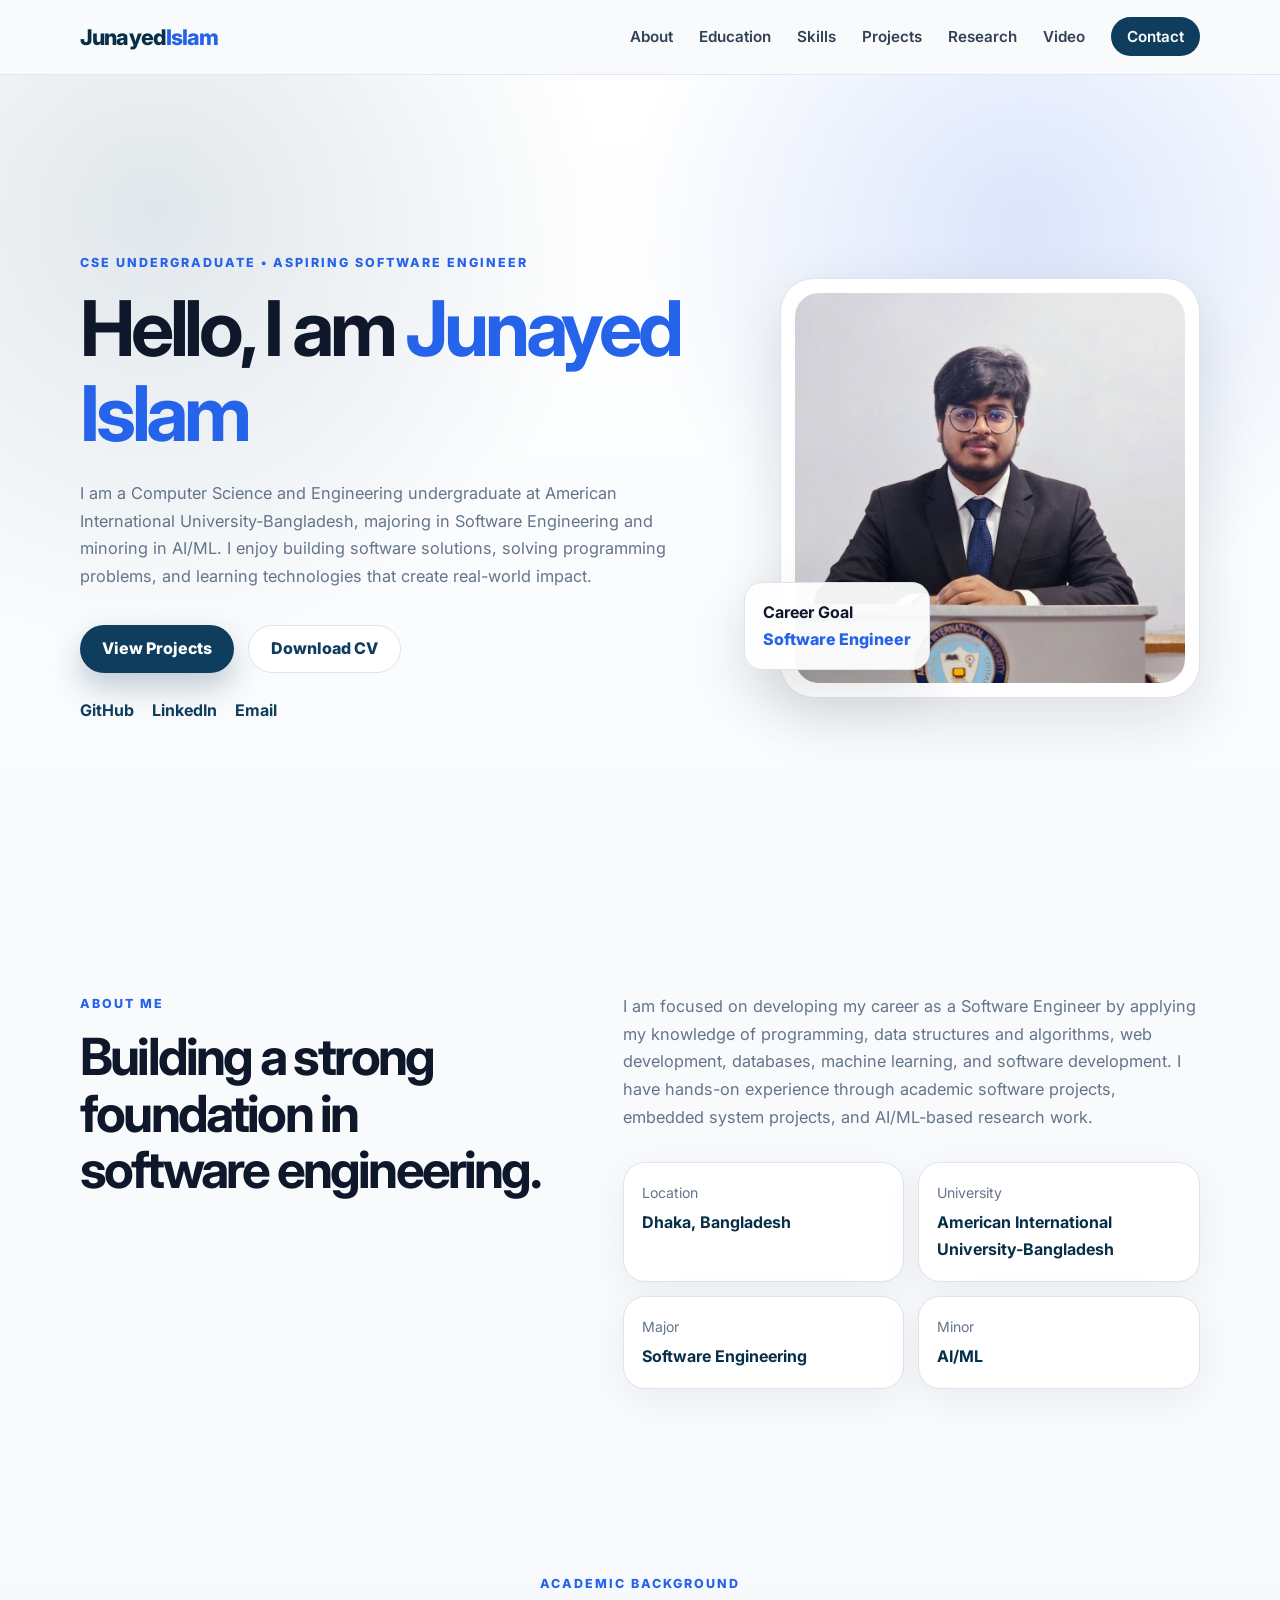
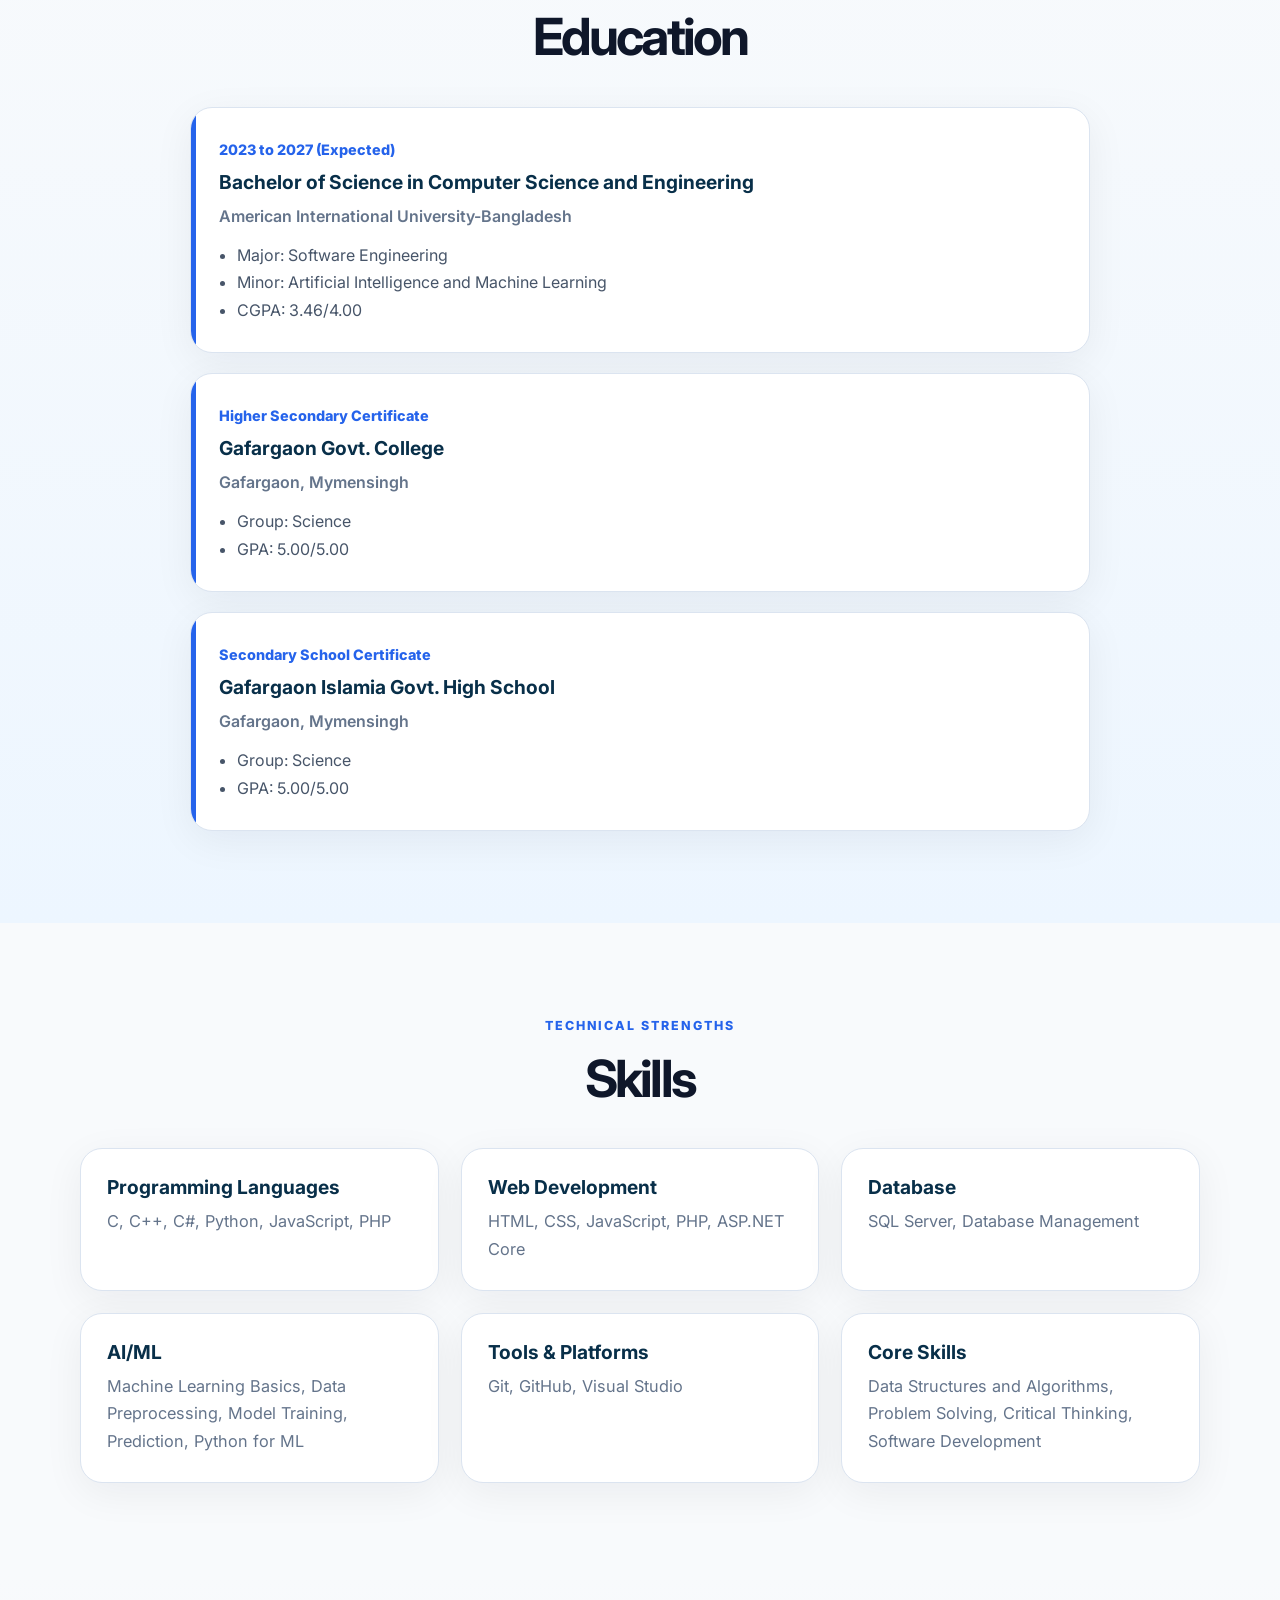
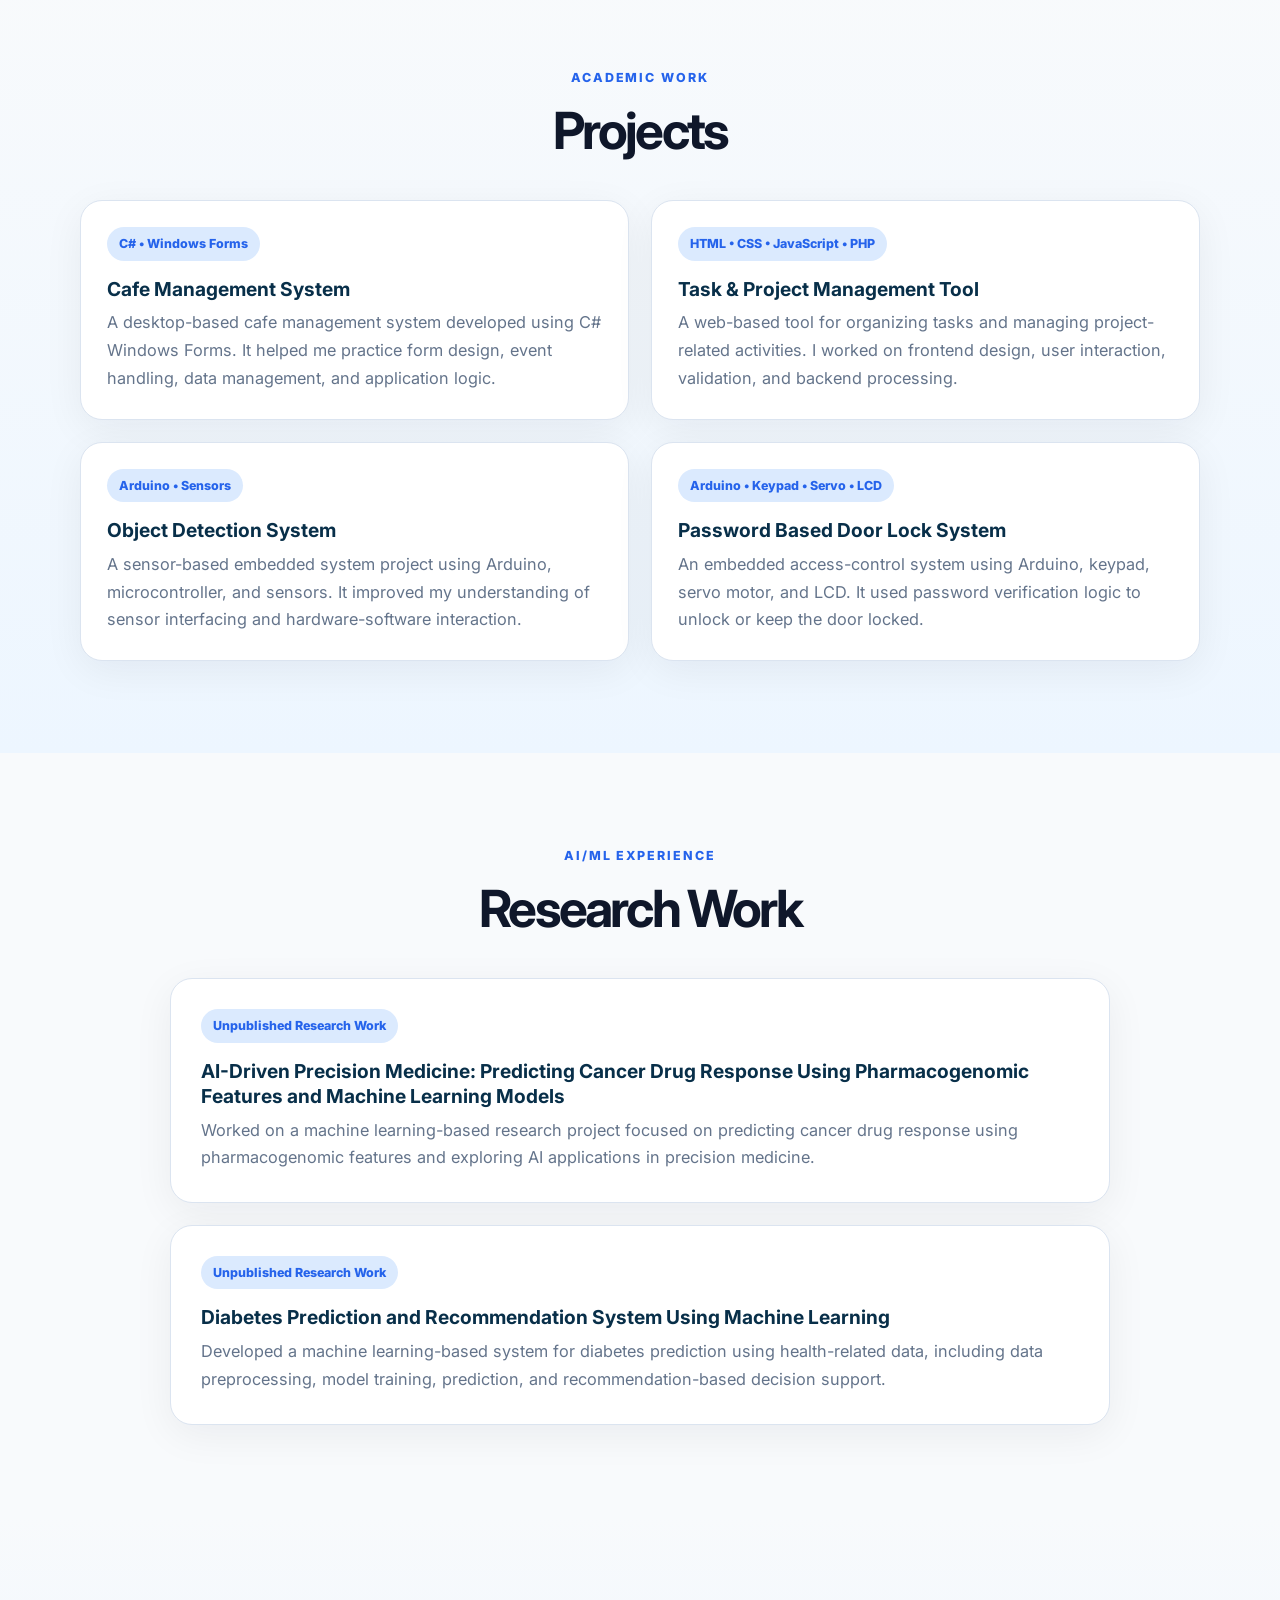
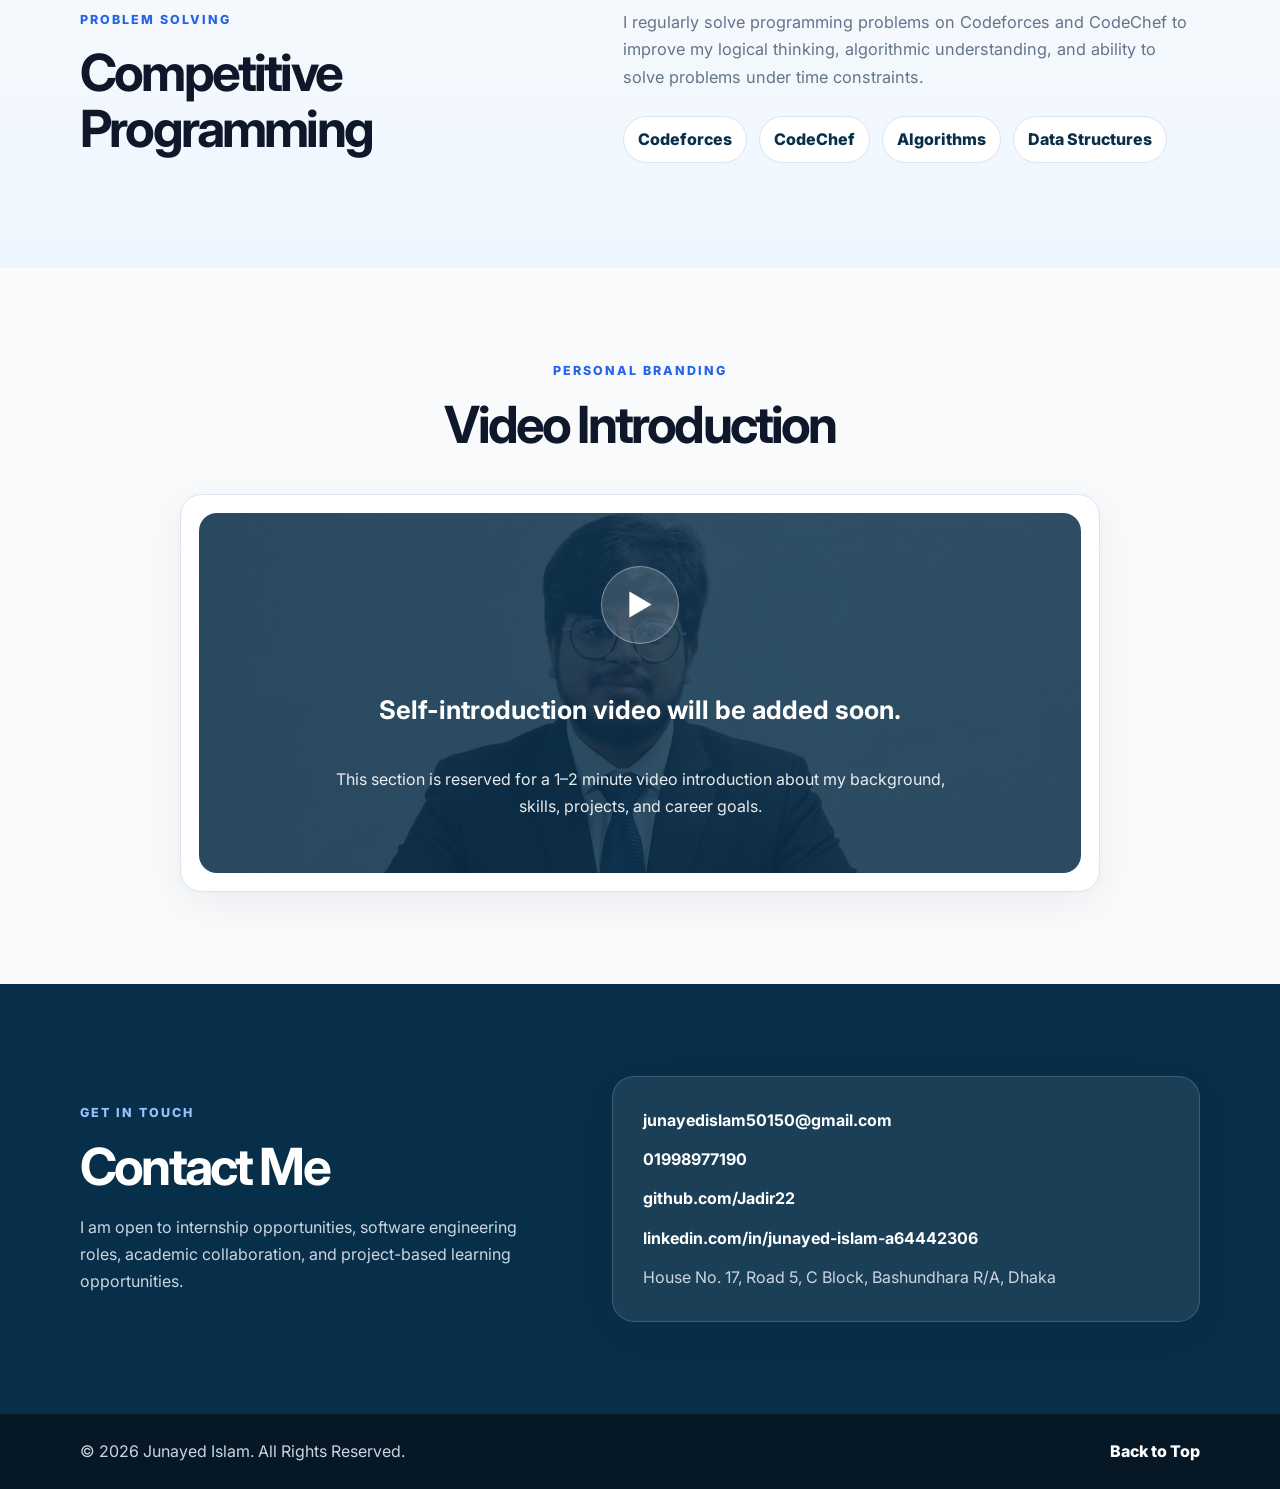
==== index.html @ 1d2bece3 "Folder structure rebuild" ====
<!DOCTYPE html>
<html lang="en">
<head>
  <meta charset="UTF-8" />
  <meta name="viewport" content="width=device-width, initial-scale=1.0" />
  <title>Junayed Islam | Professional E-Portfolio</title>
  <meta name="description" content="Professional E-Portfolio of Junayed Islam, CSE undergraduate and aspiring Software Engineer." />
  <link rel="stylesheet" href="style.css" />
  <script defer src="script.js"></script>
</head>
<body>
<header class="site-header">
  <nav class="navbar container">
    <a class="logo" href="#home">Junayed<span>Islam</span></a>
    <button class="nav-toggle" aria-label="Toggle navigation"><span></span><span></span><span></span></button>
    <ul class="nav-menu">
      <li><a href="#about">About</a></li><li><a href="#education">Education</a></li><li><a href="#skills">Skills</a></li><li><a href="#projects">Projects</a></li><li><a href="#research">Research</a></li><li><a href="#video">Video</a></li><li><a class="nav-cta" href="#contact">Contact</a></li>
    </ul>
  </nav>
</header>
<main>
<section id="home" class="hero section">
  <div class="container hero-grid">
    <div class="hero-content reveal">
      <p class="eyebrow">CSE Undergraduate • Aspiring Software Engineer</p>
      <h1>Hello, I am <span>Junayed Islam</span></h1>
      <p class="hero-text">I am a Computer Science and Engineering undergraduate at American International University-Bangladesh, majoring in Software Engineering and minoring in AI/ML. I enjoy building software solutions, solving programming problems, and learning technologies that create real-world impact.</p>
      <div class="hero-actions"><a href="#projects" class="btn primary">View Projects</a><a href="assets/Junayed_Islam_CV.pdf" class="btn secondary" download>Download CV</a></div>
      <div class="social-links"><a href="https://github.com/Jadir22" target="_blank">GitHub</a><a href="https://www.linkedin.com/in/junayed-islam-a64442306" target="_blank">LinkedIn</a><a href="mailto:junayedislam50150@gmail.com">Email</a></div>
    </div>
    <div class="hero-photo reveal"><div class="photo-card"><img src="assets/profile.jpg" alt="Junayed Islam profile photo"></div><div class="status-card"><strong>Career Goal</strong><span>Software Engineer</span></div></div>
  </div>
</section>
<section id="about" class="section">
  <div class="container two-column">
    <div class="section-heading reveal"><p class="eyebrow">About Me</p><h2>Building a strong foundation in software engineering.</h2></div>
    <div class="section-content reveal"><p>I am focused on developing my career as a Software Engineer by applying my knowledge of programming, data structures and algorithms, web development, databases, machine learning, and software development. I have hands-on experience through academic software projects, embedded system projects, and AI/ML-based research work.</p>
      <div class="quick-info"><div><span>Location</span><strong>Dhaka, Bangladesh</strong></div><div><span>University</span><strong>American International University-Bangladesh</strong></div><div><span>Major</span><strong>Software Engineering</strong></div><div><span>Minor</span><strong>AI/ML</strong></div></div>
    </div>
  </div>
</section>
<section id="education" class="section alt">
  <div class="container"><div class="section-title reveal"><p class="eyebrow">Academic Background</p><h2>Education</h2></div>
    <div class="timeline reveal">
      <article class="timeline-item"><span class="timeline-year">2023 to 2027 (Expected)</span><h3>Bachelor of Science in Computer Science and Engineering</h3><p>American International University-Bangladesh</p><ul><li>Major: Software Engineering</li><li>Minor: Artificial Intelligence and Machine Learning</li><li>CGPA: 3.46/4.00</li></ul></article>
      <article class="timeline-item"><span class="timeline-year">Higher Secondary Certificate</span><h3>Gafargaon Govt. College</h3><p>Gafargaon, Mymensingh</p><ul><li>Group: Science</li><li>GPA: 5.00/5.00</li></ul></article>
      <article class="timeline-item"><span class="timeline-year">Secondary School Certificate</span><h3>Gafargaon Islamia Govt. High School</h3><p>Gafargaon, Mymensingh</p><ul><li>Group: Science</li><li>GPA: 5.00/5.00</li></ul></article>
    </div>
  </div>
</section>
<section id="skills" class="section">
  <div class="container"><div class="section-title reveal"><p class="eyebrow">Technical Strengths</p><h2>Skills</h2></div>
    <div class="skills-grid reveal">
      <div class="skill-card"><h3>Programming Languages</h3><p>C, C++, C#, Python, JavaScript, PHP</p></div>
      <div class="skill-card"><h3>Web Development</h3><p>HTML, CSS, JavaScript, PHP, ASP.NET Core</p></div>
      <div class="skill-card"><h3>Database</h3><p>SQL Server, Database Management</p></div>
      <div class="skill-card"><h3>AI/ML</h3><p>Machine Learning Basics, Data Preprocessing, Model Training, Prediction, Python for ML</p></div>
      <div class="skill-card"><h3>Tools & Platforms</h3><p>Git, GitHub, Visual Studio</p></div>
      <div class="skill-card"><h3>Core Skills</h3><p>Data Structures and Algorithms, Problem Solving, Critical Thinking, Software Development</p></div>
    </div>
  </div>
</section>
<section id="projects" class="section alt">
  <div class="container"><div class="section-title reveal"><p class="eyebrow">Academic Work</p><h2>Projects</h2></div>
    <div class="project-grid">
      <article class="project-card reveal"><div class="project-tag">C# • Windows Forms</div><h3>Cafe Management System</h3><p>A desktop-based cafe management system developed using C# Windows Forms. It helped me practice form design, event handling, data management, and application logic.</p></article>
      <article class="project-card reveal"><div class="project-tag">HTML • CSS • JavaScript • PHP</div><h3>Task & Project Management Tool</h3><p>A web-based tool for organizing tasks and managing project-related activities. I worked on frontend design, user interaction, validation, and backend processing.</p></article>
      <article class="project-card reveal"><div class="project-tag">Arduino • Sensors</div><h3>Object Detection System</h3><p>A sensor-based embedded system project using Arduino, microcontroller, and sensors. It improved my understanding of sensor interfacing and hardware-software interaction.</p></article>
      <article class="project-card reveal"><div class="project-tag">Arduino • Keypad • Servo • LCD</div><h3>Password Based Door Lock System</h3><p>An embedded access-control system using Arduino, keypad, servo motor, and LCD. It used password verification logic to unlock or keep the door locked.</p></article>
    </div>
  </div>
</section>
<section id="research" class="section">
  <div class="container"><div class="section-title reveal"><p class="eyebrow">AI/ML Experience</p><h2>Research Work</h2></div>
    <div class="research-list reveal">
      <article><span>Unpublished Research Work</span><h3>AI-Driven Precision Medicine: Predicting Cancer Drug Response Using Pharmacogenomic Features and Machine Learning Models</h3><p>Worked on a machine learning-based research project focused on predicting cancer drug response using pharmacogenomic features and exploring AI applications in precision medicine.</p></article>
      <article><span>Unpublished Research Work</span><h3>Diabetes Prediction and Recommendation System Using Machine Learning</h3><p>Developed a machine learning-based system for diabetes prediction using health-related data, including data preprocessing, model training, prediction, and recommendation-based decision support.</p></article>
    </div>
  </div>
</section>
<section id="competitive" class="section alt">
  <div class="container two-column"><div class="section-heading reveal"><p class="eyebrow">Problem Solving</p><h2>Competitive Programming</h2></div><div class="section-content reveal"><p>I regularly solve programming problems on Codeforces and CodeChef to improve my logical thinking, algorithmic understanding, and ability to solve problems under time constraints.</p><div class="badges"><span>Codeforces</span><span>CodeChef</span><span>Algorithms</span><span>Data Structures</span></div></div></div>
</section>
<section id="video" class="section">
  <div class="container"><div class="section-title reveal"><p class="eyebrow">Personal Branding</p><h2>Video Introduction</h2></div>
    <div class="video-card reveal"><div class="video-placeholder"><div class="play-icon">▶</div><h3>Self-introduction video will be added soon.</h3><p>This section is reserved for a 1–2 minute video introduction about my background, skills, projects, and career goals.</p></div>
    <!-- For YouTube: replace the placeholder div above with <iframe src="https://www.youtube.com/embed/YOUR_VIDEO_ID" title="Self Introduction Video" allowfullscreen></iframe> -->
    <!-- For MP4: place assets/intro-video.mp4 and replace the placeholder with <video controls poster="assets/profile-full.jpg"><source src="assets/intro-video.mp4" type="video/mp4"></video> -->
    </div>
  </div>
</section>
<section id="contact" class="section contact-section"><div class="container contact-grid"><div class="reveal"><p class="eyebrow">Get in Touch</p><h2>Contact Me</h2><p>I am open to internship opportunities, software engineering roles, academic collaboration, and project-based learning opportunities.</p></div><div class="contact-card reveal"><a href="mailto:junayedislam50150@gmail.com">junayedislam50150@gmail.com</a><a href="tel:+8801998977190">01998977190</a><a href="https://github.com/Jadir22" target="_blank">github.com/Jadir22</a><a href="https://www.linkedin.com/in/junayed-islam-a64442306" target="_blank">linkedin.com/in/junayed-islam-a64442306</a><p>House No. 17, Road 5, C Block, Bashundhara R/A, Dhaka</p></div></div></section>
</main>
<footer class="footer"><div class="container"><p>© 2026 Junayed Islam. All Rights Reserved.</p><a href="#home">Back to Top</a></div></footer>
</body>
</html>
---- style.css ----
@import url('https://fonts.googleapis.com/css2?family=Inter:wght@400;500;600;700;800&display=swap');
:root{--bg:#f8fafc;--surface:#fff;--text:#0f172a;--muted:#64748b;--primary:#0f3d5e;--primary-dark:#082f49;--accent:#2563eb;--accent-soft:#dbeafe;--border:#dbe4f0;--shadow:0 20px 60px rgba(15,23,42,.12);--radius:22px}*{box-sizing:border-box;margin:0;padding:0}html{scroll-behavior:smooth}body{font-family:Inter,Arial,sans-serif;background:var(--bg);color:var(--text);line-height:1.7}a{text-decoration:none;color:inherit}img{width:100%;display:block}.container{width:min(1120px,calc(100% - 40px));margin:0 auto}.section{padding:92px 0}.section.alt{background:linear-gradient(180deg,#f8fafc 0%,#edf6ff 100%)}.site-header{position:sticky;top:0;z-index:1000;background:rgba(248,250,252,.9);backdrop-filter:blur(18px);border-bottom:1px solid rgba(219,228,240,.8)}.navbar{height:74px;display:flex;align-items:center;justify-content:space-between}.logo{font-size:1.35rem;font-weight:800;letter-spacing:-.04em;color:var(--primary-dark)}.logo span{color:var(--accent)}.nav-menu{display:flex;align-items:center;gap:26px;list-style:none;color:#334155;font-weight:600;font-size:.95rem}.nav-menu a{transition:color .25s}.nav-menu a:hover{color:var(--accent)}.nav-cta{background:var(--primary);color:white!important;padding:10px 16px;border-radius:999px}.nav-toggle{display:none;width:42px;height:42px;border:0;background:transparent;cursor:pointer}.nav-toggle span{display:block;width:24px;height:2px;background:var(--text);margin:6px auto}.hero{min-height:calc(100vh - 74px);display:flex;align-items:center;background:radial-gradient(circle at 80% 18%,rgba(37,99,235,.16),transparent 32%),radial-gradient(circle at 12% 16%,rgba(15,61,94,.12),transparent 34%),linear-gradient(180deg,#fff 0%,#f8fafc 100%)}.hero-grid{display:grid;grid-template-columns:1.15fr .85fr;gap:70px;align-items:center}.eyebrow{color:var(--accent);text-transform:uppercase;letter-spacing:.16em;font-size:.78rem;font-weight:800;margin-bottom:14px}.hero h1,.section-heading h2,.section-title h2,.contact-section h2{line-height:1.1;letter-spacing:-.055em}.hero h1{font-size:clamp(2.6rem,6vw,5.2rem);margin-bottom:24px}.hero h1 span{color:var(--accent)}.hero-text,.section-content p,.skill-card p,.project-card p,.research-list p{color:var(--muted);font-size:1.02rem}.hero-actions{display:flex;gap:14px;flex-wrap:wrap;margin:34px 0 24px}.btn{display:inline-flex;align-items:center;justify-content:center;min-height:48px;padding:0 22px;border-radius:999px;font-weight:800;transition:.25s}.btn:hover{transform:translateY(-2px)}.btn.primary{background:var(--primary);color:#fff;box-shadow:0 14px 30px rgba(15,61,94,.25)}.btn.secondary{background:#fff;color:var(--primary);border:1px solid var(--border)}.social-links{display:flex;gap:18px;flex-wrap:wrap;color:var(--primary);font-weight:700}.hero-photo{position:relative;max-width:420px;margin-left:auto}.photo-card{border-radius:34px;overflow:hidden;background:#fff;padding:14px;box-shadow:var(--shadow);border:1px solid var(--border)}.photo-card img{border-radius:24px;aspect-ratio:1/1;object-fit:cover}.status-card{position:absolute;left:-36px;bottom:28px;background:rgba(255,255,255,.94);border:1px solid var(--border);border-radius:18px;padding:16px 18px;box-shadow:var(--shadow)}.status-card strong,.status-card span{display:block}.status-card span{color:var(--accent);font-weight:800}.two-column{display:grid;grid-template-columns:.9fr 1.1fr;gap:70px;align-items:start}.section-heading h2,.section-title h2,.contact-section h2{font-size:clamp(2rem,4vw,3.4rem);margin-bottom:20px}.quick-info{margin-top:30px;display:grid;grid-template-columns:repeat(2,1fr);gap:14px}.quick-info div,.skill-card,.project-card,.research-list article,.contact-card,.video-card,.timeline-item{background:var(--surface);border:1px solid var(--border);border-radius:var(--radius);box-shadow:0 10px 40px rgba(15,23,42,.06)}.quick-info div{padding:18px}.quick-info span{display:block;color:var(--muted);font-size:.88rem;margin-bottom:4px}.quick-info strong{color:var(--primary-dark)}.section-title{text-align:center;max-width:720px;margin:0 auto 42px}.timeline{display:grid;gap:20px;max-width:900px;margin:0 auto}.timeline-item{padding:28px;position:relative;overflow:hidden}.timeline-item:before{content:"";position:absolute;inset:0 auto 0 0;width:5px;background:var(--accent)}.timeline-year{display:inline-block;color:var(--accent);font-weight:800;font-size:.9rem;margin-bottom:8px}.timeline-item h3,.skill-card h3,.project-card h3,.research-list h3{font-size:1.2rem;color:var(--primary-dark);margin-bottom:8px;line-height:1.3}.timeline-item p{color:var(--muted);font-weight:600}.timeline-item ul{margin:12px 0 0 18px;color:#475569}.skills-grid{display:grid;grid-template-columns:repeat(3,1fr);gap:22px}.project-grid{display:grid;grid-template-columns:repeat(2,1fr);gap:22px}.skill-card,.project-card{padding:26px;transition:.25s}.skill-card:hover,.project-card:hover{transform:translateY(-6px);box-shadow:var(--shadow)}.project-tag,.research-list span{display:inline-flex;padding:6px 12px;border-radius:999px;background:var(--accent-soft);color:var(--accent);font-size:.78rem;font-weight:800;margin-bottom:16px}.research-list{display:grid;gap:22px;max-width:940px;margin:0 auto}.research-list article{padding:30px}.badges{display:flex;gap:12px;flex-wrap:wrap;margin-top:24px}.badges span{background:#fff;border:1px solid var(--border);color:var(--primary-dark);padding:9px 14px;border-radius:999px;font-weight:800}.video-card{padding:18px;max-width:920px;margin:0 auto}.video-placeholder{min-height:360px;border-radius:18px;background:linear-gradient(rgba(8,47,73,.83),rgba(8,47,73,.83)),url('assets/profile-full.jpg') center 34%/cover;color:#fff;display:grid;place-items:center;text-align:center;padding:40px 26px}.play-icon{width:78px;height:78px;border-radius:50%;display:grid;place-items:center;background:rgba(255,255,255,.16);border:1px solid rgba(255,255,255,.35);margin:0 auto 18px;font-size:1.8rem}.video-placeholder h3{font-size:1.6rem;margin-bottom:8px}.video-placeholder p{max-width:620px;opacity:.9}.video-card video,.video-card iframe{width:100%;aspect-ratio:16/9;border:0;border-radius:18px;display:block}.contact-section{background:var(--primary-dark);color:#fff}.contact-section .eyebrow{color:#93c5fd}.contact-section p{color:#cbd5e1}.contact-grid{display:grid;grid-template-columns:.9fr 1.1fr;gap:50px;align-items:center}.contact-card{padding:30px;display:grid;gap:12px;background:rgba(255,255,255,.08);border-color:rgba(255,255,255,.16)}.contact-card a{color:#fff;font-weight:700}.footer{background:#061826;color:#cbd5e1;padding:24px 0}.footer .container{display:flex;justify-content:space-between;gap:16px;flex-wrap:wrap}.footer a{color:#fff;font-weight:800}.reveal{opacity:0;transform:translateY(22px);transition:opacity .7s,transform .7s}.reveal.visible{opacity:1;transform:translateY(0)}@media(max-width:900px){.nav-toggle{display:block}.nav-menu{position:fixed;top:74px;left:0;right:0;background:#fff;border-bottom:1px solid var(--border);padding:22px;display:none;flex-direction:column;align-items:flex-start}.nav-menu.active{display:flex}.hero-grid,.two-column,.contact-grid{grid-template-columns:1fr}.hero-photo{margin:0}.skills-grid,.project-grid{grid-template-columns:1fr}.status-card{left:16px}}@media(max-width:620px){.container{width:min(100% - 28px,1120px)}.section{padding:70px 0}.quick-info{grid-template-columns:1fr}.hero-actions{flex-direction:column}.btn{width:100%}}
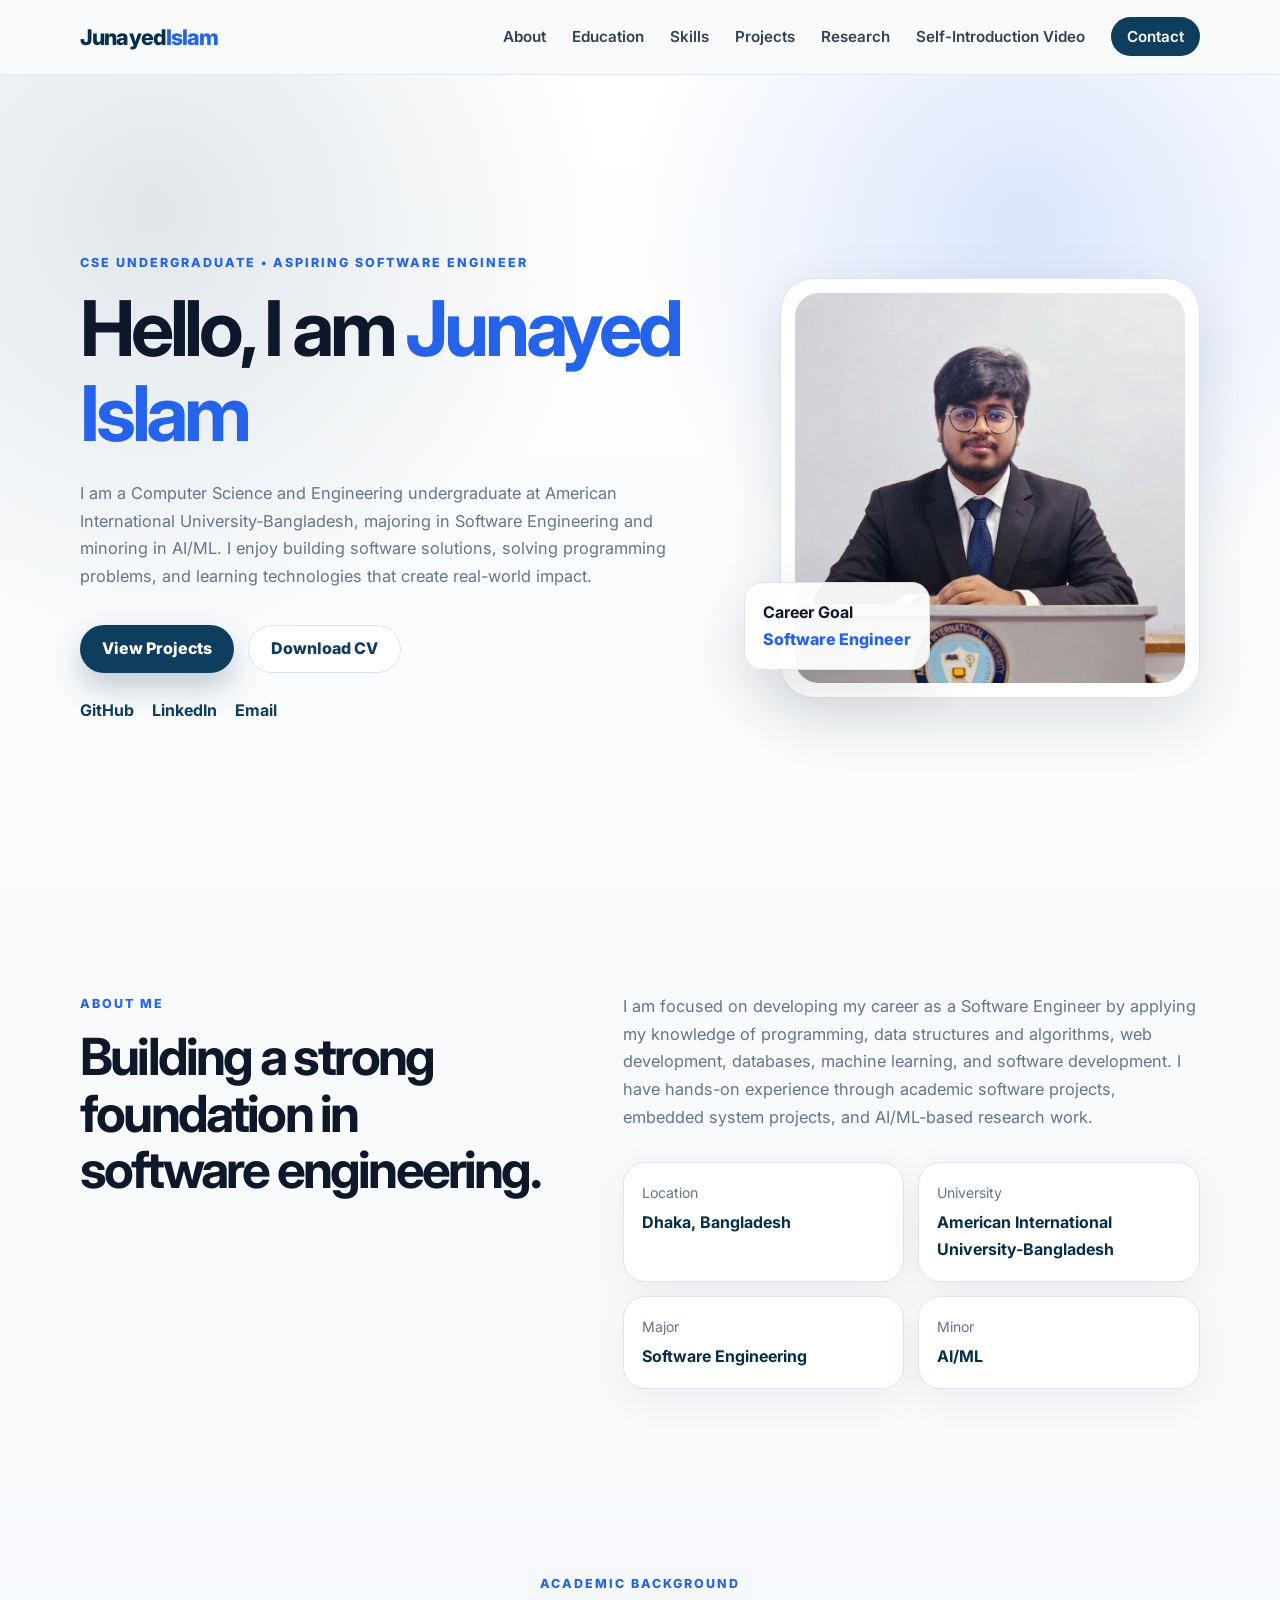
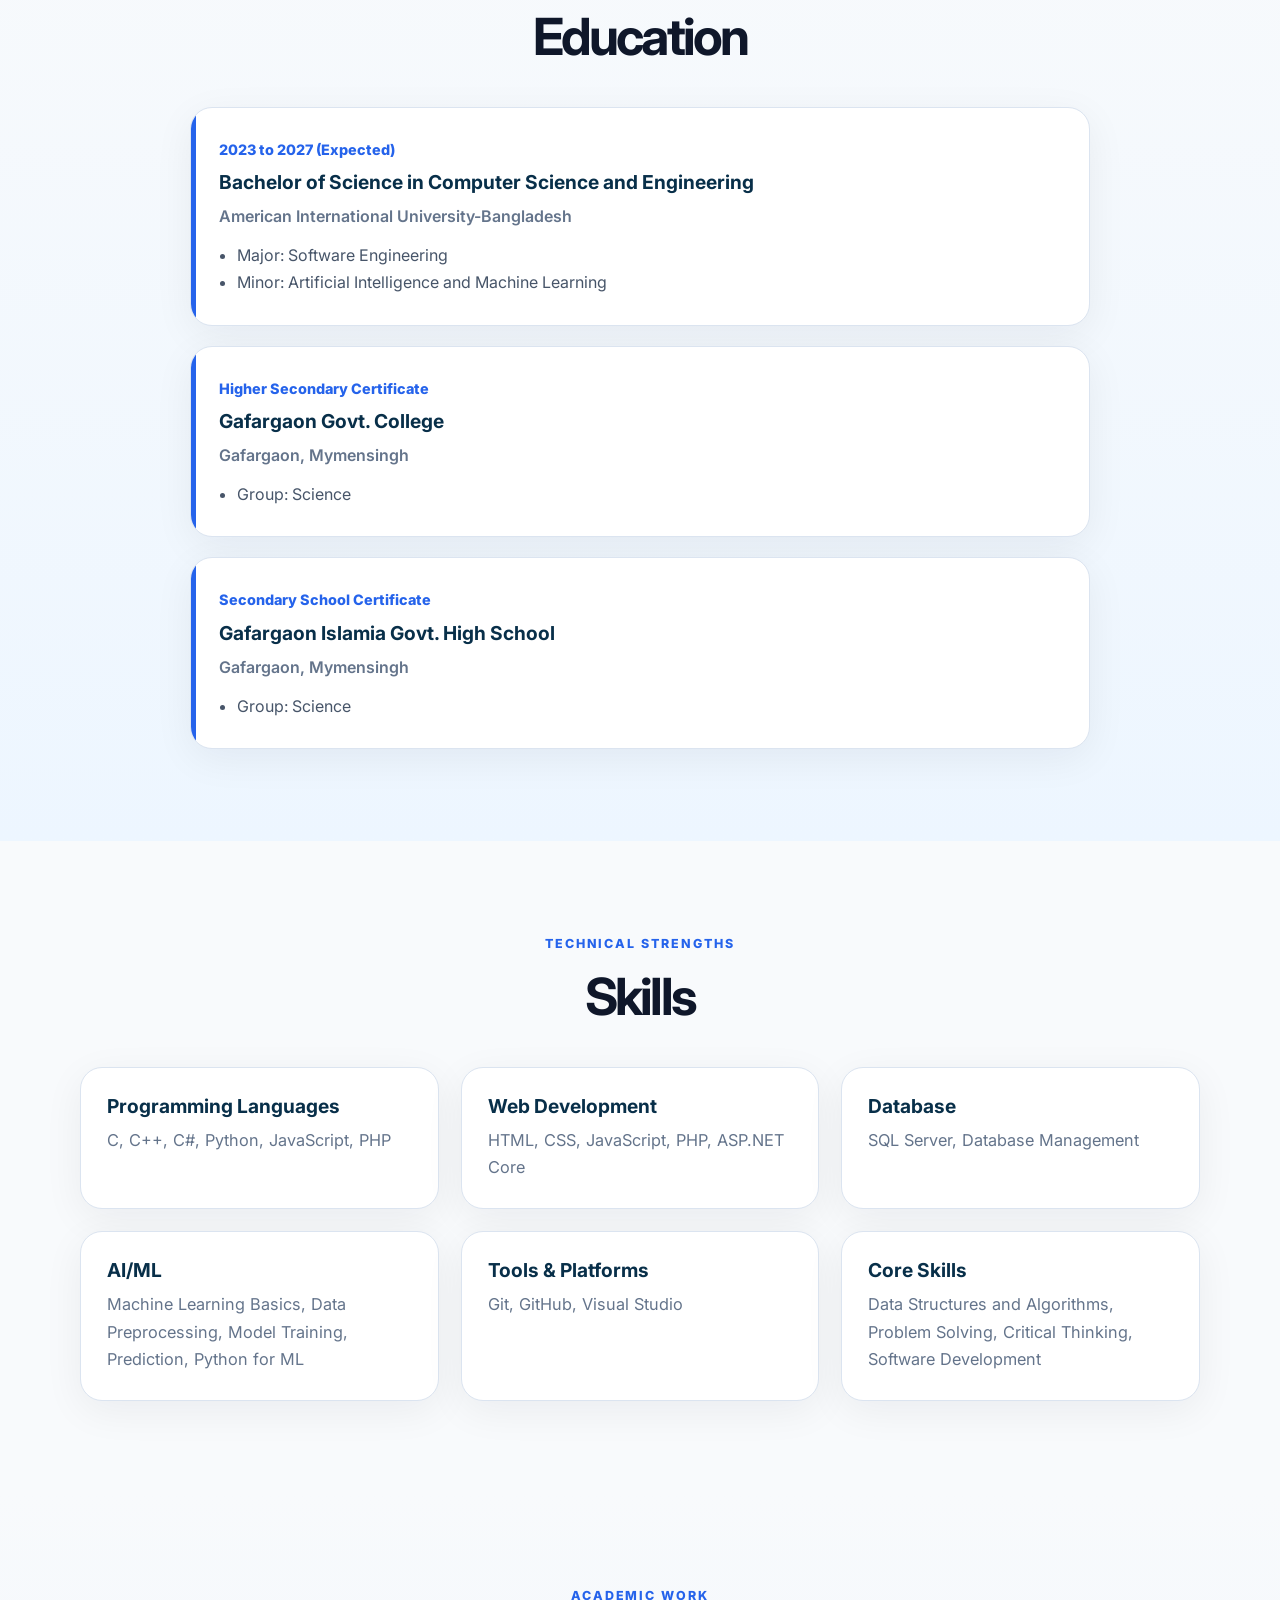
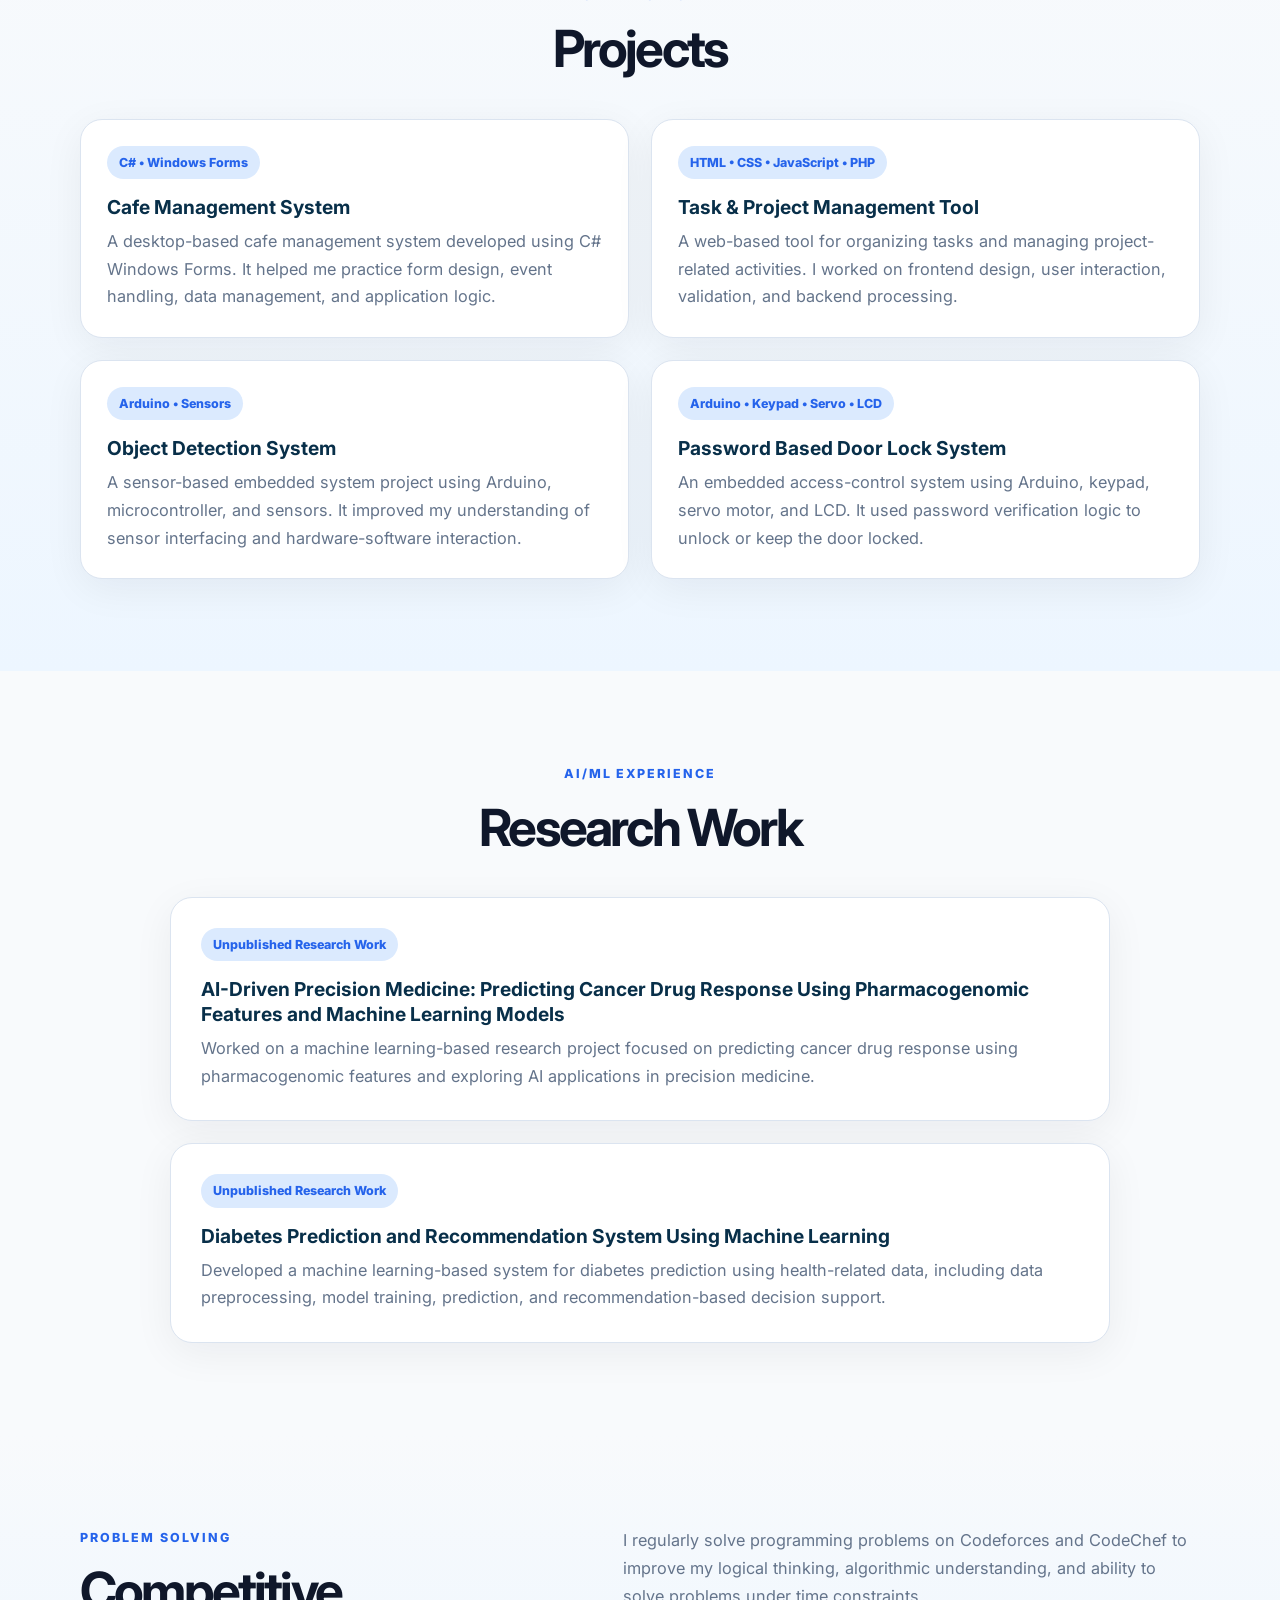
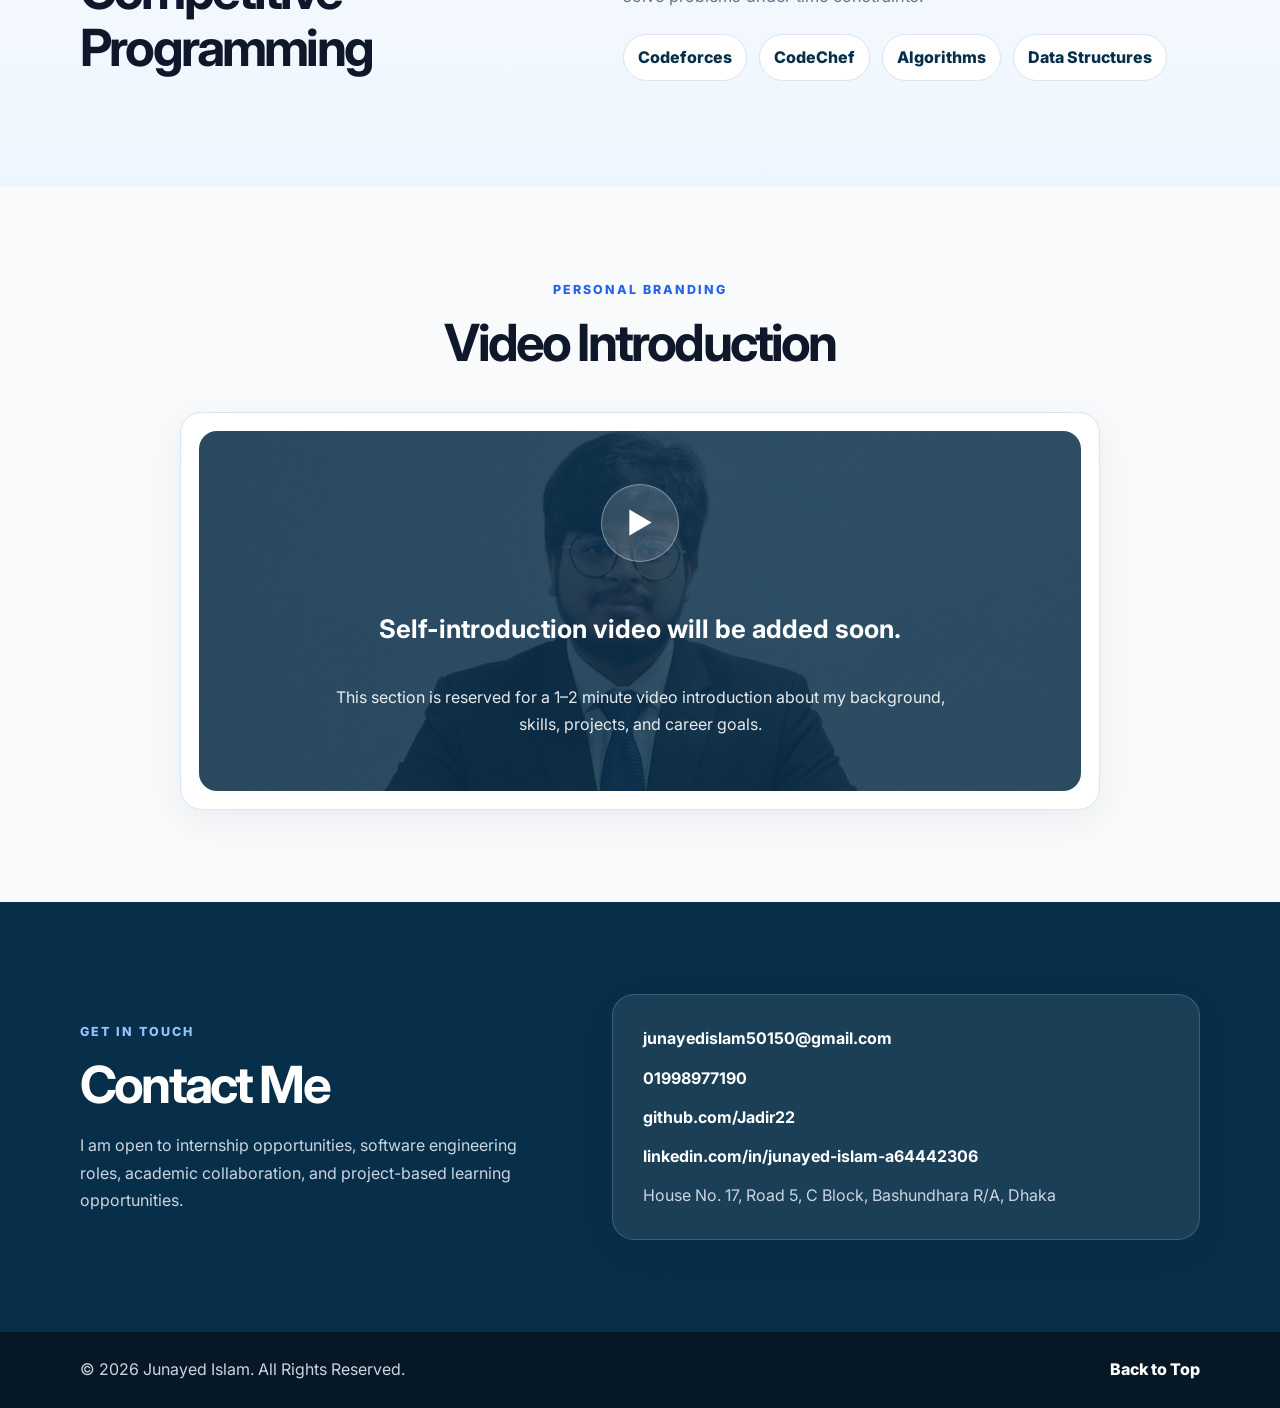
==== commit a46a05c0: "Some changes" ====
--- a/index.html
+++ b/index.html
@@ -3,7 +3,7 @@
 <head>
   <meta charset="UTF-8" />
   <meta name="viewport" content="width=device-width, initial-scale=1.0" />
-  <title>Junayed Islam | Professional E-Portfolio</title>
+  <title>Junayed Islam | E-Portfolio</title>
   <meta name="description" content="Professional E-Portfolio of Junayed Islam, CSE undergraduate and aspiring Software Engineer." />
   <link rel="stylesheet" href="style.css" />
   <script defer src="script.js"></script>
@@ -14,7 +14,7 @@
     <a class="logo" href="#home">Junayed<span>Islam</span></a>
     <button class="nav-toggle" aria-label="Toggle navigation"><span></span><span></span><span></span></button>
     <ul class="nav-menu">
-      <li><a href="#about">About</a></li><li><a href="#education">Education</a></li><li><a href="#skills">Skills</a></li><li><a href="#projects">Projects</a></li><li><a href="#research">Research</a></li><li><a href="#video">Video</a></li><li><a class="nav-cta" href="#contact">Contact</a></li>
+      <li><a href="#about">About</a></li><li><a href="#education">Education</a></li><li><a href="#skills">Skills</a></li><li><a href="#projects">Projects</a></li><li><a href="#research">Research</a></li><li><a href="#video">Self-Introduction Video</a></li><li><a class="nav-cta" href="#contact">Contact</a></li>
     </ul>
   </nav>
 </header>
@@ -42,9 +42,9 @@
 <section id="education" class="section alt">
   <div class="container"><div class="section-title reveal"><p class="eyebrow">Academic Background</p><h2>Education</h2></div>
     <div class="timeline reveal">
-      <article class="timeline-item"><span class="timeline-year">2023 to 2027 (Expected)</span><h3>Bachelor of Science in Computer Science and Engineering</h3><p>American International University-Bangladesh</p><ul><li>Major: Software Engineering</li><li>Minor: Artificial Intelligence and Machine Learning</li><li>CGPA: 3.46/4.00</li></ul></article>
-      <article class="timeline-item"><span class="timeline-year">Higher Secondary Certificate</span><h3>Gafargaon Govt. College</h3><p>Gafargaon, Mymensingh</p><ul><li>Group: Science</li><li>GPA: 5.00/5.00</li></ul></article>
-      <article class="timeline-item"><span class="timeline-year">Secondary School Certificate</span><h3>Gafargaon Islamia Govt. High School</h3><p>Gafargaon, Mymensingh</p><ul><li>Group: Science</li><li>GPA: 5.00/5.00</li></ul></article>
+      <article class="timeline-item"><span class="timeline-year">2023 to 2027 (Expected)</span><h3>Bachelor of Science in Computer Science and Engineering</h3><p>American International University-Bangladesh</p><ul><li>Major: Software Engineering</li><li>Minor: Artificial Intelligence and Machine Learning</li></ul></article>
+      <article class="timeline-item"><span class="timeline-year">Higher Secondary Certificate</span><h3>Gafargaon Govt. College</h3><p>Gafargaon, Mymensingh</p><ul><li>Group: Science</li></ul></article>
+      <article class="timeline-item"><span class="timeline-year">Secondary School Certificate</span><h3>Gafargaon Islamia Govt. High School</h3><p>Gafargaon, Mymensingh</p><ul><li>Group: Science</li></ul></article>
     </div>
   </div>
 </section>
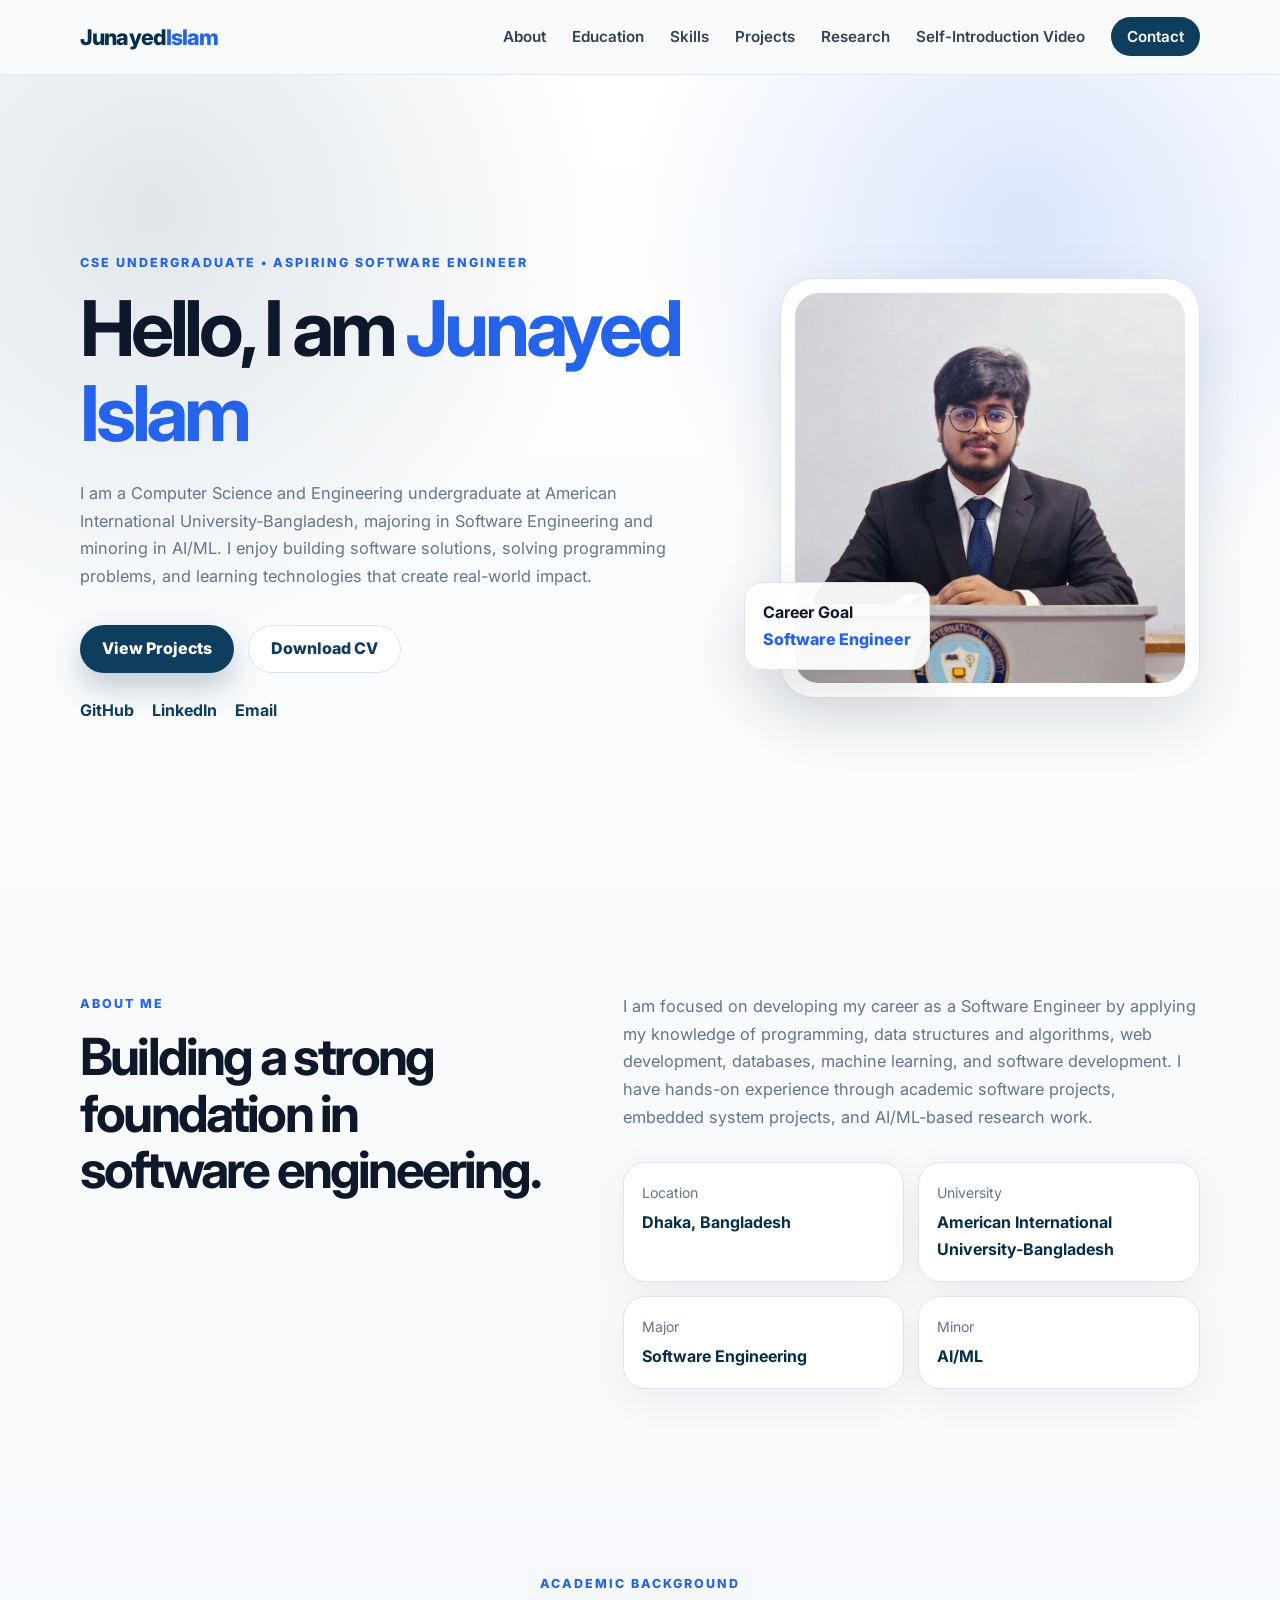
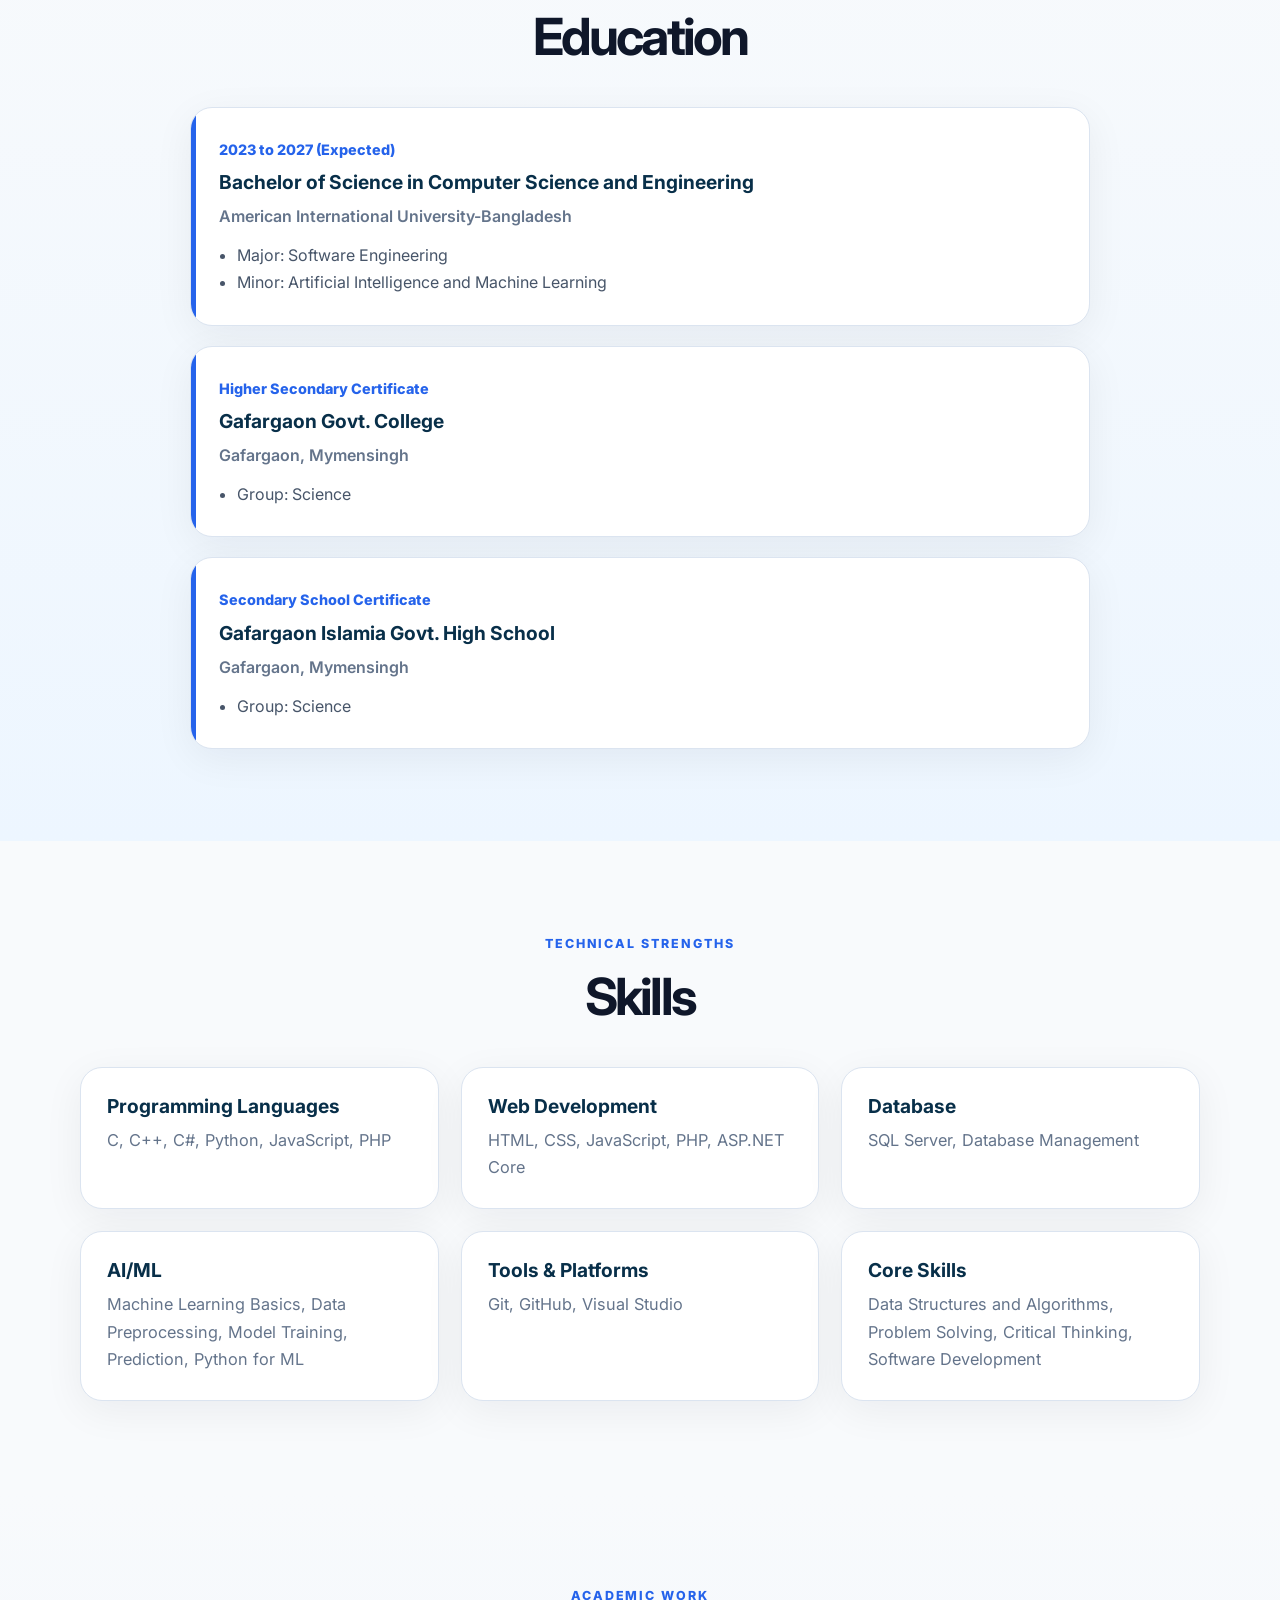
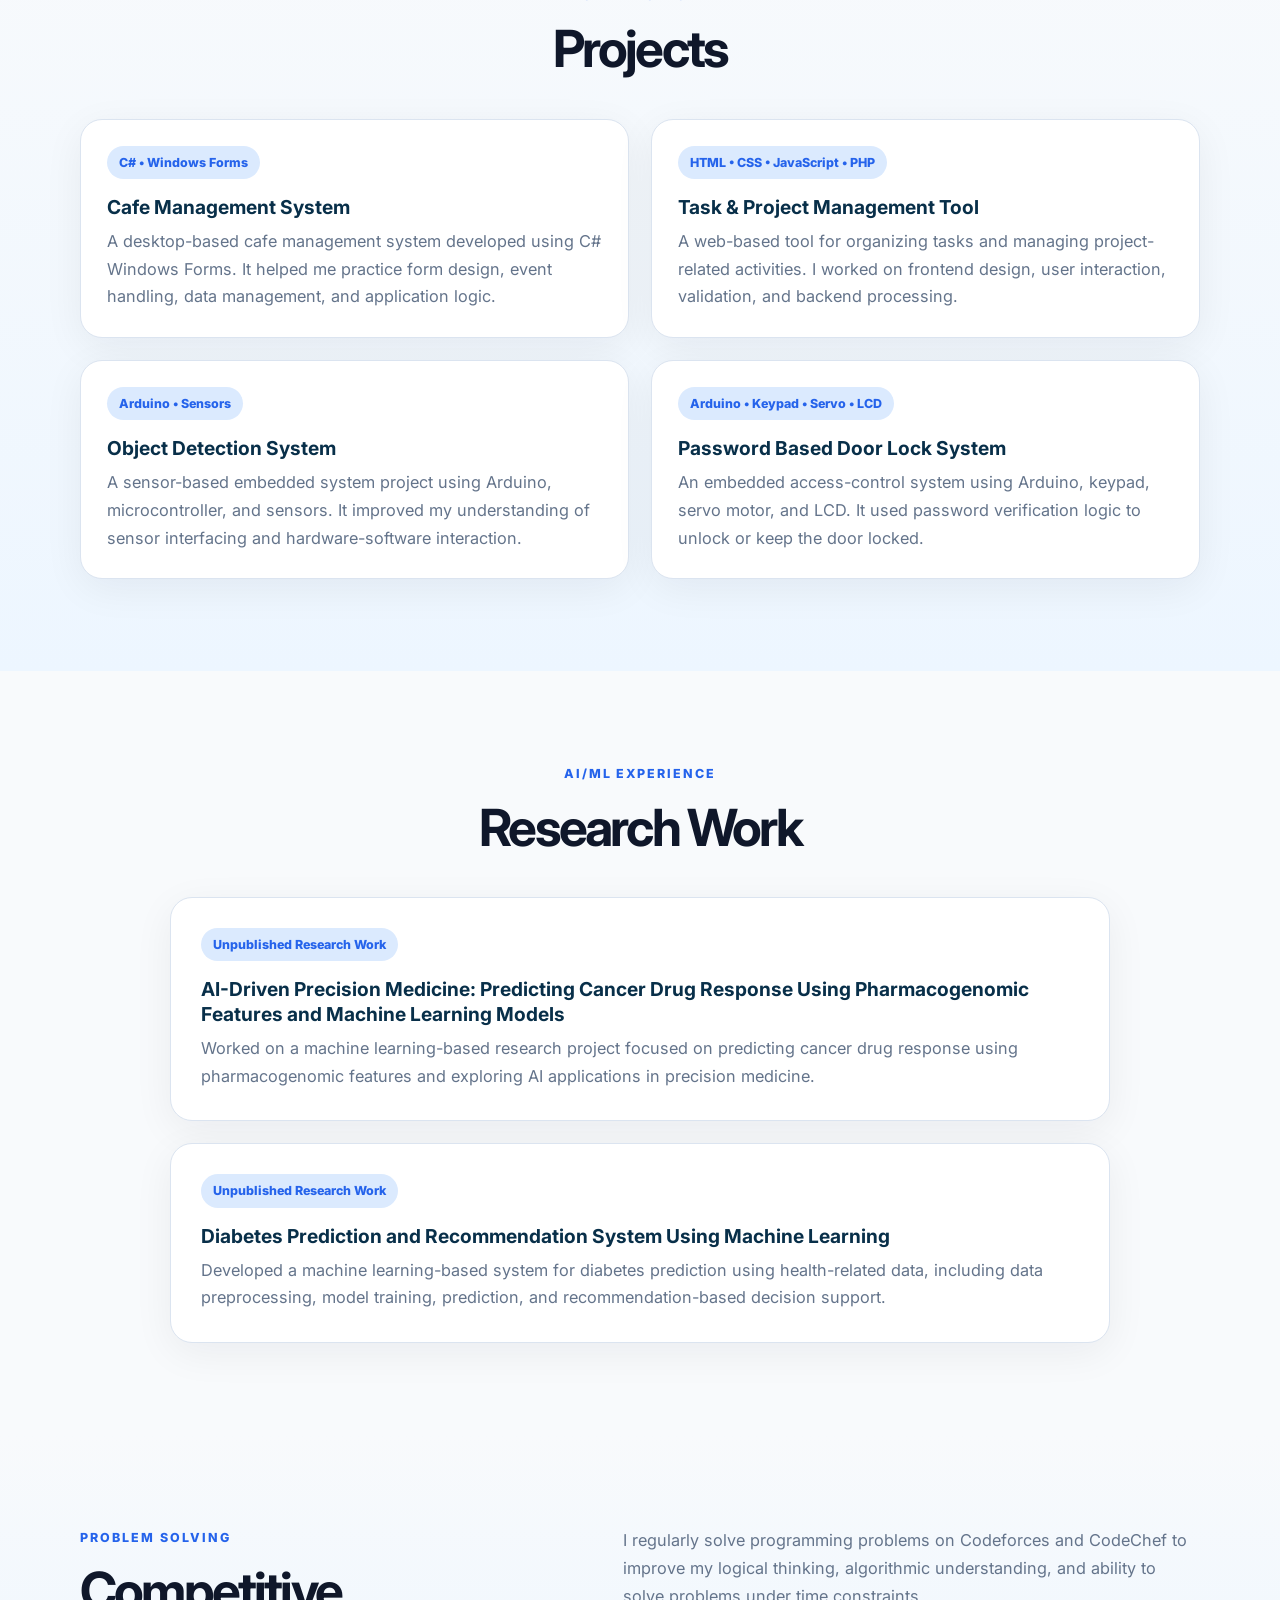
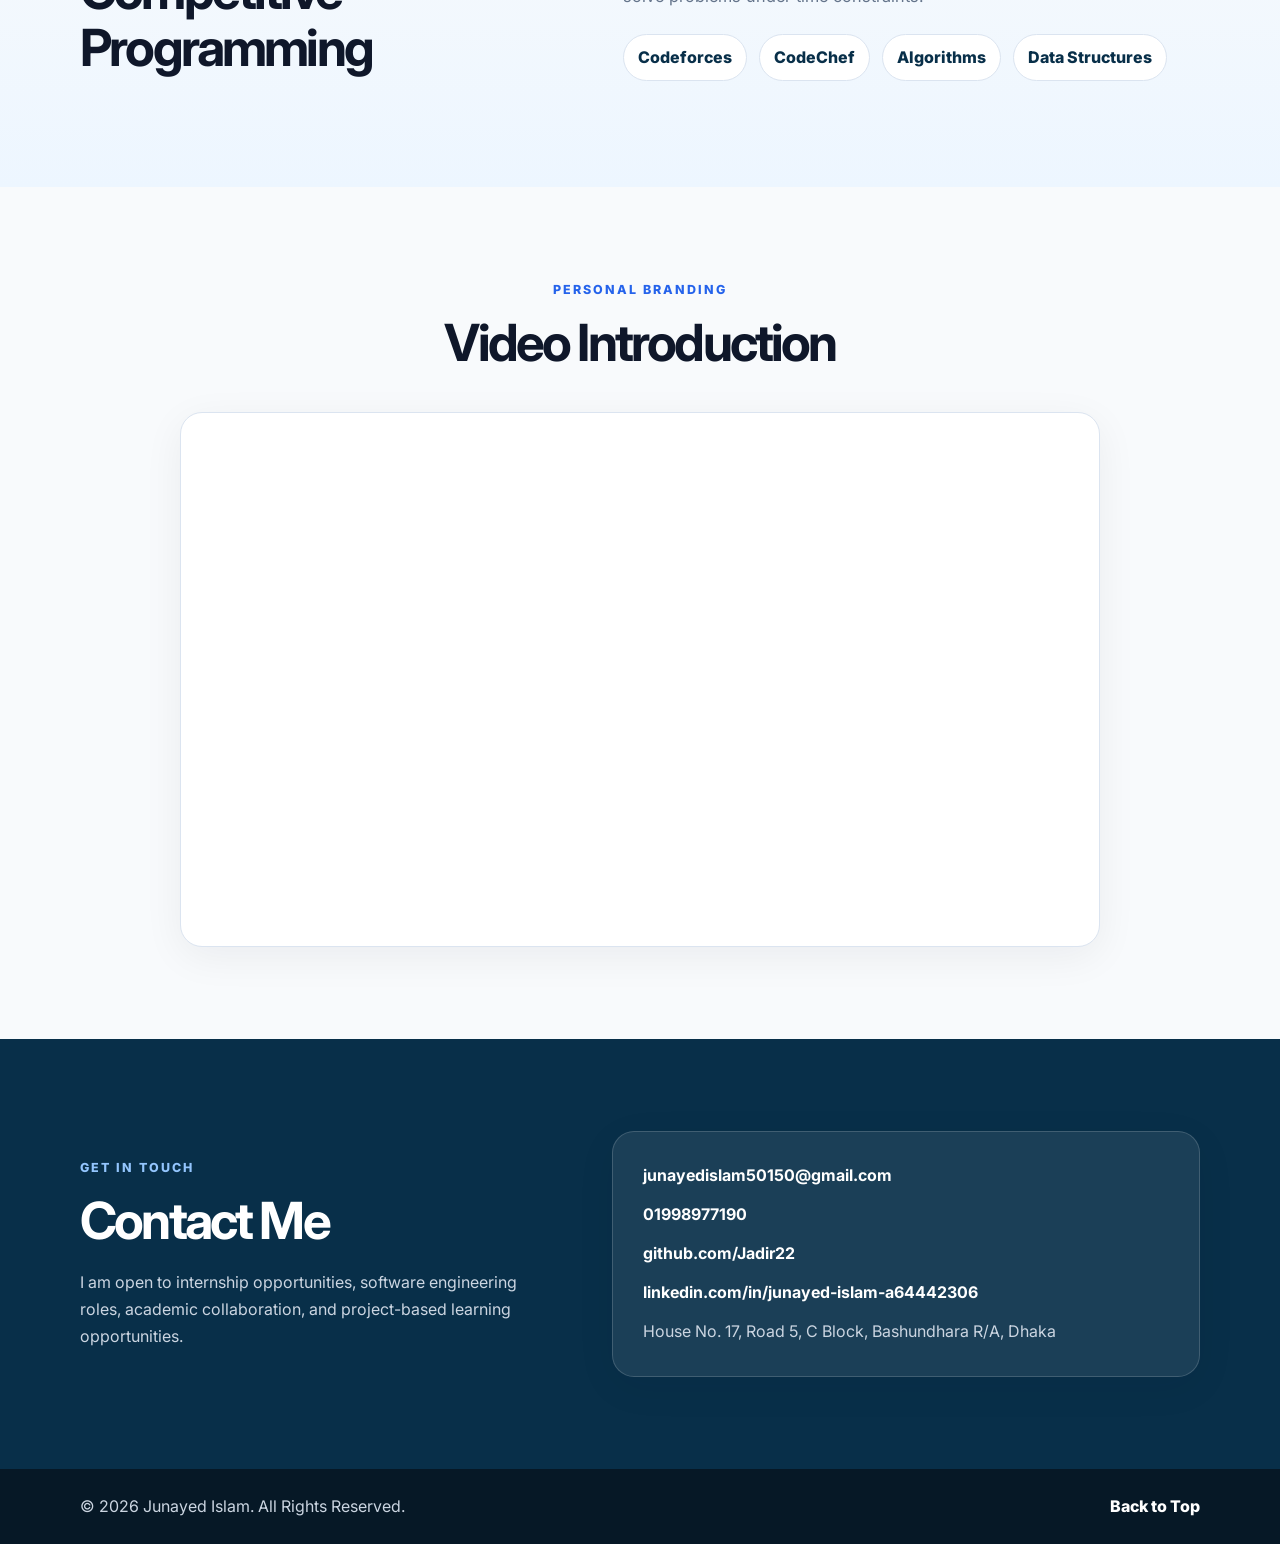
==== commit d48cd466: "Self Introduction Video added" ====
--- a/index.html
+++ b/index.html
@@ -1,96 +1,242 @@
 <!DOCTYPE html>
 <html lang="en">
+
 <head>
   <meta charset="UTF-8" />
   <meta name="viewport" content="width=device-width, initial-scale=1.0" />
   <title>Junayed Islam | E-Portfolio</title>
-  <meta name="description" content="Professional E-Portfolio of Junayed Islam, CSE undergraduate and aspiring Software Engineer." />
+  <meta name="description"
+    content="Professional E-Portfolio of Junayed Islam, CSE undergraduate and aspiring Software Engineer." />
   <link rel="stylesheet" href="style.css" />
   <script defer src="script.js"></script>
 </head>
+
 <body>
-<header class="site-header">
-  <nav class="navbar container">
-    <a class="logo" href="#home">Junayed<span>Islam</span></a>
-    <button class="nav-toggle" aria-label="Toggle navigation"><span></span><span></span><span></span></button>
-    <ul class="nav-menu">
-      <li><a href="#about">About</a></li><li><a href="#education">Education</a></li><li><a href="#skills">Skills</a></li><li><a href="#projects">Projects</a></li><li><a href="#research">Research</a></li><li><a href="#video">Self-Introduction Video</a></li><li><a class="nav-cta" href="#contact">Contact</a></li>
-    </ul>
-  </nav>
-</header>
-<main>
-<section id="home" class="hero section">
-  <div class="container hero-grid">
-    <div class="hero-content reveal">
-      <p class="eyebrow">CSE Undergraduate • Aspiring Software Engineer</p>
-      <h1>Hello, I am <span>Junayed Islam</span></h1>
-      <p class="hero-text">I am a Computer Science and Engineering undergraduate at American International University-Bangladesh, majoring in Software Engineering and minoring in AI/ML. I enjoy building software solutions, solving programming problems, and learning technologies that create real-world impact.</p>
-      <div class="hero-actions"><a href="#projects" class="btn primary">View Projects</a><a href="assets/Junayed_Islam_CV.pdf" class="btn secondary" download>Download CV</a></div>
-      <div class="social-links"><a href="https://github.com/Jadir22" target="_blank">GitHub</a><a href="https://www.linkedin.com/in/junayed-islam-a64442306" target="_blank">LinkedIn</a><a href="mailto:junayedislam50150@gmail.com">Email</a></div>
+  <header class="site-header">
+    <nav class="navbar container">
+      <a class="logo" href="#home">Junayed<span>Islam</span></a>
+      <button class="nav-toggle" aria-label="Toggle navigation"><span></span><span></span><span></span></button>
+      <ul class="nav-menu">
+        <li><a href="#about">About</a></li>
+        <li><a href="#education">Education</a></li>
+        <li><a href="#skills">Skills</a></li>
+        <li><a href="#projects">Projects</a></li>
+        <li><a href="#research">Research</a></li>
+        <li><a href="#video">Self-Introduction Video</a></li>
+        <li><a class="nav-cta" href="#contact">Contact</a></li>
+      </ul>
+    </nav>
+  </header>
+  <main>
+    <section id="home" class="hero section">
+      <div class="container hero-grid">
+        <div class="hero-content reveal">
+          <p class="eyebrow">CSE Undergraduate • Aspiring Software Engineer</p>
+          <h1>Hello, I am <span>Junayed Islam</span></h1>
+          <p class="hero-text">I am a Computer Science and Engineering undergraduate at American International
+            University-Bangladesh, majoring in Software Engineering and minoring in AI/ML. I enjoy building software
+            solutions, solving programming problems, and learning technologies that create real-world impact.</p>
+          <div class="hero-actions"><a href="#projects" class="btn primary">View Projects</a><a
+              href="assets/Junayed_Islam_CV.pdf" class="btn secondary" download>Download CV</a></div>
+          <div class="social-links"><a href="https://github.com/Jadir22" target="_blank">GitHub</a><a
+              href="https://www.linkedin.com/in/junayed-islam-a64442306" target="_blank">LinkedIn</a><a
+              href="mailto:junayedislam50150@gmail.com">Email</a></div>
+        </div>
+        <div class="hero-photo reveal">
+          <div class="photo-card"><img src="assets/profile.jpg" alt="Junayed Islam profile photo"></div>
+          <div class="status-card"><strong>Career Goal</strong><span>Software Engineer</span></div>
+        </div>
+      </div>
+    </section>
+    <section id="about" class="section">
+      <div class="container two-column">
+        <div class="section-heading reveal">
+          <p class="eyebrow">About Me</p>
+          <h2>Building a strong foundation in software engineering.</h2>
+        </div>
+        <div class="section-content reveal">
+          <p>I am focused on developing my career as a Software Engineer by applying my knowledge of programming, data
+            structures and algorithms, web development, databases, machine learning, and software development. I have
+            hands-on experience through academic software projects, embedded system projects, and AI/ML-based research
+            work.</p>
+          <div class="quick-info">
+            <div><span>Location</span><strong>Dhaka, Bangladesh</strong></div>
+            <div><span>University</span><strong>American International University-Bangladesh</strong></div>
+            <div><span>Major</span><strong>Software Engineering</strong></div>
+            <div><span>Minor</span><strong>AI/ML</strong></div>
+          </div>
+        </div>
+      </div>
+    </section>
+    <section id="education" class="section alt">
+      <div class="container">
+        <div class="section-title reveal">
+          <p class="eyebrow">Academic Background</p>
+          <h2>Education</h2>
+        </div>
+        <div class="timeline reveal">
+          <article class="timeline-item"><span class="timeline-year">2023 to 2027 (Expected)</span>
+            <h3>Bachelor of Science in Computer Science and Engineering</h3>
+            <p>American International University-Bangladesh</p>
+            <ul>
+              <li>Major: Software Engineering</li>
+              <li>Minor: Artificial Intelligence and Machine Learning</li>
+            </ul>
+          </article>
+          <article class="timeline-item"><span class="timeline-year">Higher Secondary Certificate</span>
+            <h3>Gafargaon Govt. College</h3>
+            <p>Gafargaon, Mymensingh</p>
+            <ul>
+              <li>Group: Science</li>
+            </ul>
+          </article>
+          <article class="timeline-item"><span class="timeline-year">Secondary School Certificate</span>
+            <h3>Gafargaon Islamia Govt. High School</h3>
+            <p>Gafargaon, Mymensingh</p>
+            <ul>
+              <li>Group: Science</li>
+            </ul>
+          </article>
+        </div>
+      </div>
+    </section>
+    <section id="skills" class="section">
+      <div class="container">
+        <div class="section-title reveal">
+          <p class="eyebrow">Technical Strengths</p>
+          <h2>Skills</h2>
+        </div>
+        <div class="skills-grid reveal">
+          <div class="skill-card">
+            <h3>Programming Languages</h3>
+            <p>C, C++, C#, Python, JavaScript, PHP</p>
+          </div>
+          <div class="skill-card">
+            <h3>Web Development</h3>
+            <p>HTML, CSS, JavaScript, PHP, ASP.NET Core</p>
+          </div>
+          <div class="skill-card">
+            <h3>Database</h3>
+            <p>SQL Server, Database Management</p>
+          </div>
+          <div class="skill-card">
+            <h3>AI/ML</h3>
+            <p>Machine Learning Basics, Data Preprocessing, Model Training, Prediction, Python for ML</p>
+          </div>
+          <div class="skill-card">
+            <h3>Tools & Platforms</h3>
+            <p>Git, GitHub, Visual Studio</p>
+          </div>
+          <div class="skill-card">
+            <h3>Core Skills</h3>
+            <p>Data Structures and Algorithms, Problem Solving, Critical Thinking, Software Development</p>
+          </div>
+        </div>
+      </div>
+    </section>
+    <section id="projects" class="section alt">
+      <div class="container">
+        <div class="section-title reveal">
+          <p class="eyebrow">Academic Work</p>
+          <h2>Projects</h2>
+        </div>
+        <div class="project-grid">
+          <article class="project-card reveal">
+            <div class="project-tag">C# • Windows Forms</div>
+            <h3>Cafe Management System</h3>
+            <p>A desktop-based cafe management system developed using C# Windows Forms. It helped me practice form
+              design, event handling, data management, and application logic.</p>
+          </article>
+          <article class="project-card reveal">
+            <div class="project-tag">HTML • CSS • JavaScript • PHP</div>
+            <h3>Task & Project Management Tool</h3>
+            <p>A web-based tool for organizing tasks and managing project-related activities. I worked on frontend
+              design, user interaction, validation, and backend processing.</p>
+          </article>
+          <article class="project-card reveal">
+            <div class="project-tag">Arduino • Sensors</div>
+            <h3>Object Detection System</h3>
+            <p>A sensor-based embedded system project using Arduino, microcontroller, and sensors. It improved my
+              understanding of sensor interfacing and hardware-software interaction.</p>
+          </article>
+          <article class="project-card reveal">
+            <div class="project-tag">Arduino • Keypad • Servo • LCD</div>
+            <h3>Password Based Door Lock System</h3>
+            <p>An embedded access-control system using Arduino, keypad, servo motor, and LCD. It used password
+              verification logic to unlock or keep the door locked.</p>
+          </article>
+        </div>
+      </div>
+    </section>
+    <section id="research" class="section">
+      <div class="container">
+        <div class="section-title reveal">
+          <p class="eyebrow">AI/ML Experience</p>
+          <h2>Research Work</h2>
+        </div>
+        <div class="research-list reveal">
+          <article><span>Unpublished Research Work</span>
+            <h3>AI-Driven Precision Medicine: Predicting Cancer Drug Response Using Pharmacogenomic Features and Machine
+              Learning Models</h3>
+            <p>Worked on a machine learning-based research project focused on predicting cancer drug response using
+              pharmacogenomic features and exploring AI applications in precision medicine.</p>
+          </article>
+          <article><span>Unpublished Research Work</span>
+            <h3>Diabetes Prediction and Recommendation System Using Machine Learning</h3>
+            <p>Developed a machine learning-based system for diabetes prediction using health-related data, including
+              data preprocessing, model training, prediction, and recommendation-based decision support.</p>
+          </article>
+        </div>
+      </div>
+    </section>
+    <section id="competitive" class="section alt">
+      <div class="container two-column">
+        <div class="section-heading reveal">
+          <p class="eyebrow">Problem Solving</p>
+          <h2>Competitive Programming</h2>
+        </div>
+        <div class="section-content reveal">
+          <p>I regularly solve programming problems on Codeforces and CodeChef to improve my logical thinking,
+            algorithmic understanding, and ability to solve problems under time constraints.</p>
+          <div class="badges"><span>Codeforces</span><span>CodeChef</span><span>Algorithms</span><span>Data
+              Structures</span></div>
+        </div>
+      </div>
+    </section>
+    <section id="video" class="section">
+      <div class="container">
+        <div class="section-title reveal">
+          <p class="eyebrow">Personal Branding</p>
+          <h2>Video Introduction</h2>
+        </div>
+        <div class="video-card reveal">
+          <iframe src="https://www.youtube.com/embed/uCozDlnHQrA" title="Self Introduction Video" allowfullscreen>
+          </iframe>
+        </div>
+      </div>
+    </section>
+    <section id="contact" class="section contact-section">
+      <div class="container contact-grid">
+        <div class="reveal">
+          <p class="eyebrow">Get in Touch</p>
+          <h2>Contact Me</h2>
+          <p>I am open to internship opportunities, software engineering roles, academic collaboration, and
+            project-based learning opportunities.</p>
+        </div>
+        <div class="contact-card reveal"><a href="mailto:junayedislam50150@gmail.com">junayedislam50150@gmail.com</a><a
+            href="tel:+8801998977190">01998977190</a><a href="https://github.com/Jadir22"
+            target="_blank">github.com/Jadir22</a><a href="https://www.linkedin.com/in/junayed-islam-a64442306"
+            target="_blank">linkedin.com/in/junayed-islam-a64442306</a>
+          <p>House No. 17, Road 5, C Block, Bashundhara R/A, Dhaka</p>
+        </div>
+      </div>
+    </section>
+  </main>
+  <footer class="footer">
+    <div class="container">
+      <p>© 2026 Junayed Islam. All Rights Reserved.</p><a href="#home">Back to Top</a>
     </div>
-    <div class="hero-photo reveal"><div class="photo-card"><img src="assets/profile.jpg" alt="Junayed Islam profile photo"></div><div class="status-card"><strong>Career Goal</strong><span>Software Engineer</span></div></div>
-  </div>
-</section>
-<section id="about" class="section">
-  <div class="container two-column">
-    <div class="section-heading reveal"><p class="eyebrow">About Me</p><h2>Building a strong foundation in software engineering.</h2></div>
-    <div class="section-content reveal"><p>I am focused on developing my career as a Software Engineer by applying my knowledge of programming, data structures and algorithms, web development, databases, machine learning, and software development. I have hands-on experience through academic software projects, embedded system projects, and AI/ML-based research work.</p>
-      <div class="quick-info"><div><span>Location</span><strong>Dhaka, Bangladesh</strong></div><div><span>University</span><strong>American International University-Bangladesh</strong></div><div><span>Major</span><strong>Software Engineering</strong></div><div><span>Minor</span><strong>AI/ML</strong></div></div>
-    </div>
-  </div>
-</section>
-<section id="education" class="section alt">
-  <div class="container"><div class="section-title reveal"><p class="eyebrow">Academic Background</p><h2>Education</h2></div>
-    <div class="timeline reveal">
-      <article class="timeline-item"><span class="timeline-year">2023 to 2027 (Expected)</span><h3>Bachelor of Science in Computer Science and Engineering</h3><p>American International University-Bangladesh</p><ul><li>Major: Software Engineering</li><li>Minor: Artificial Intelligence and Machine Learning</li></ul></article>
-      <article class="timeline-item"><span class="timeline-year">Higher Secondary Certificate</span><h3>Gafargaon Govt. College</h3><p>Gafargaon, Mymensingh</p><ul><li>Group: Science</li></ul></article>
-      <article class="timeline-item"><span class="timeline-year">Secondary School Certificate</span><h3>Gafargaon Islamia Govt. High School</h3><p>Gafargaon, Mymensingh</p><ul><li>Group: Science</li></ul></article>
-    </div>
-  </div>
-</section>
-<section id="skills" class="section">
-  <div class="container"><div class="section-title reveal"><p class="eyebrow">Technical Strengths</p><h2>Skills</h2></div>
-    <div class="skills-grid reveal">
-      <div class="skill-card"><h3>Programming Languages</h3><p>C, C++, C#, Python, JavaScript, PHP</p></div>
-      <div class="skill-card"><h3>Web Development</h3><p>HTML, CSS, JavaScript, PHP, ASP.NET Core</p></div>
-      <div class="skill-card"><h3>Database</h3><p>SQL Server, Database Management</p></div>
-      <div class="skill-card"><h3>AI/ML</h3><p>Machine Learning Basics, Data Preprocessing, Model Training, Prediction, Python for ML</p></div>
-      <div class="skill-card"><h3>Tools & Platforms</h3><p>Git, GitHub, Visual Studio</p></div>
-      <div class="skill-card"><h3>Core Skills</h3><p>Data Structures and Algorithms, Problem Solving, Critical Thinking, Software Development</p></div>
-    </div>
-  </div>
-</section>
-<section id="projects" class="section alt">
-  <div class="container"><div class="section-title reveal"><p class="eyebrow">Academic Work</p><h2>Projects</h2></div>
-    <div class="project-grid">
-      <article class="project-card reveal"><div class="project-tag">C# • Windows Forms</div><h3>Cafe Management System</h3><p>A desktop-based cafe management system developed using C# Windows Forms. It helped me practice form design, event handling, data management, and application logic.</p></article>
-      <article class="project-card reveal"><div class="project-tag">HTML • CSS • JavaScript • PHP</div><h3>Task & Project Management Tool</h3><p>A web-based tool for organizing tasks and managing project-related activities. I worked on frontend design, user interaction, validation, and backend processing.</p></article>
-      <article class="project-card reveal"><div class="project-tag">Arduino • Sensors</div><h3>Object Detection System</h3><p>A sensor-based embedded system project using Arduino, microcontroller, and sensors. It improved my understanding of sensor interfacing and hardware-software interaction.</p></article>
-      <article class="project-card reveal"><div class="project-tag">Arduino • Keypad • Servo • LCD</div><h3>Password Based Door Lock System</h3><p>An embedded access-control system using Arduino, keypad, servo motor, and LCD. It used password verification logic to unlock or keep the door locked.</p></article>
-    </div>
-  </div>
-</section>
-<section id="research" class="section">
-  <div class="container"><div class="section-title reveal"><p class="eyebrow">AI/ML Experience</p><h2>Research Work</h2></div>
-    <div class="research-list reveal">
-      <article><span>Unpublished Research Work</span><h3>AI-Driven Precision Medicine: Predicting Cancer Drug Response Using Pharmacogenomic Features and Machine Learning Models</h3><p>Worked on a machine learning-based research project focused on predicting cancer drug response using pharmacogenomic features and exploring AI applications in precision medicine.</p></article>
-      <article><span>Unpublished Research Work</span><h3>Diabetes Prediction and Recommendation System Using Machine Learning</h3><p>Developed a machine learning-based system for diabetes prediction using health-related data, including data preprocessing, model training, prediction, and recommendation-based decision support.</p></article>
-    </div>
-  </div>
-</section>
-<section id="competitive" class="section alt">
-  <div class="container two-column"><div class="section-heading reveal"><p class="eyebrow">Problem Solving</p><h2>Competitive Programming</h2></div><div class="section-content reveal"><p>I regularly solve programming problems on Codeforces and CodeChef to improve my logical thinking, algorithmic understanding, and ability to solve problems under time constraints.</p><div class="badges"><span>Codeforces</span><span>CodeChef</span><span>Algorithms</span><span>Data Structures</span></div></div></div>
-</section>
-<section id="video" class="section">
-  <div class="container"><div class="section-title reveal"><p class="eyebrow">Personal Branding</p><h2>Video Introduction</h2></div>
-    <div class="video-card reveal"><div class="video-placeholder"><div class="play-icon">▶</div><h3>Self-introduction video will be added soon.</h3><p>This section is reserved for a 1–2 minute video introduction about my background, skills, projects, and career goals.</p></div>
-    <!-- For YouTube: replace the placeholder div above with <iframe src="https://www.youtube.com/embed/YOUR_VIDEO_ID" title="Self Introduction Video" allowfullscreen></iframe> -->
-    <!-- For MP4: place assets/intro-video.mp4 and replace the placeholder with <video controls poster="assets/profile-full.jpg"><source src="assets/intro-video.mp4" type="video/mp4"></video> -->
-    </div>
-  </div>
-</section>
-<section id="contact" class="section contact-section"><div class="container contact-grid"><div class="reveal"><p class="eyebrow">Get in Touch</p><h2>Contact Me</h2><p>I am open to internship opportunities, software engineering roles, academic collaboration, and project-based learning opportunities.</p></div><div class="contact-card reveal"><a href="mailto:junayedislam50150@gmail.com">junayedislam50150@gmail.com</a><a href="tel:+8801998977190">01998977190</a><a href="https://github.com/Jadir22" target="_blank">github.com/Jadir22</a><a href="https://www.linkedin.com/in/junayed-islam-a64442306" target="_blank">linkedin.com/in/junayed-islam-a64442306</a><p>House No. 17, Road 5, C Block, Bashundhara R/A, Dhaka</p></div></div></section>
-</main>
-<footer class="footer"><div class="container"><p>© 2026 Junayed Islam. All Rights Reserved.</p><a href="#home">Back to Top</a></div></footer>
+  </footer>
 </body>
+
 </html>
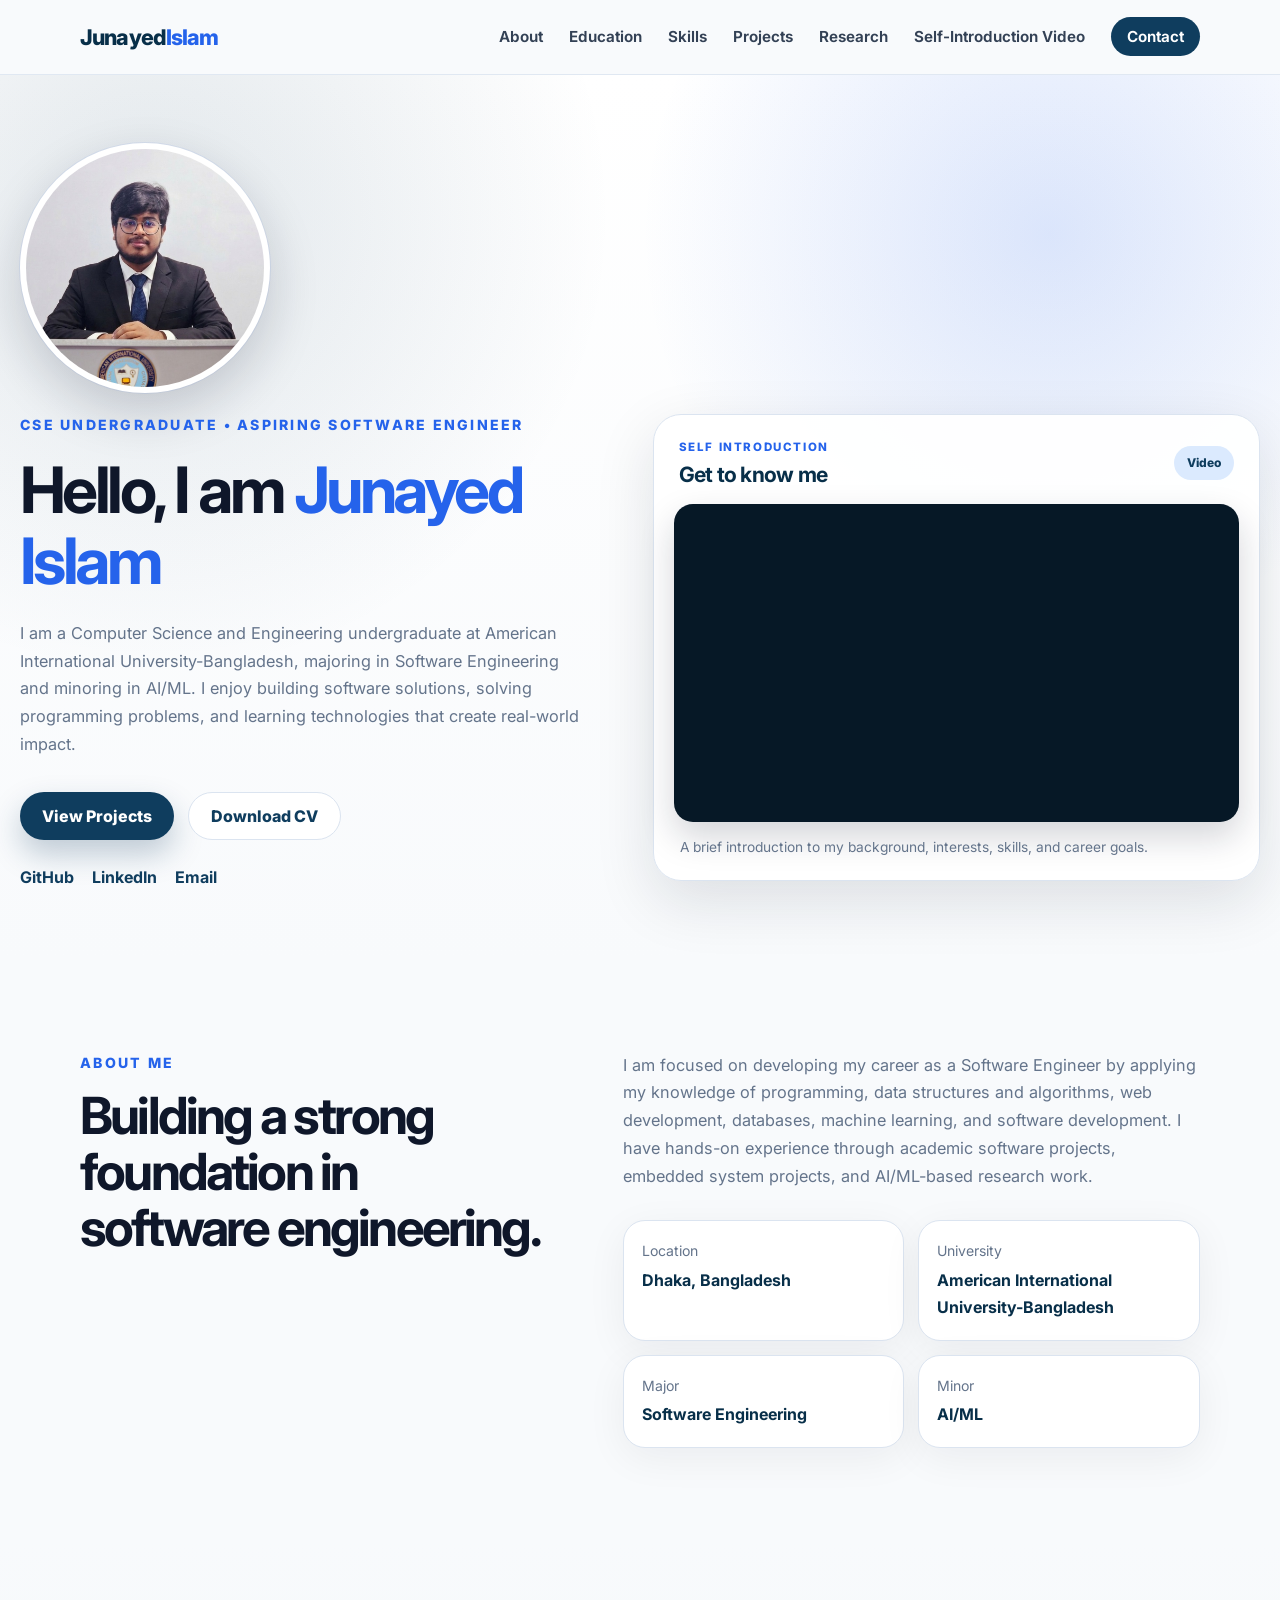
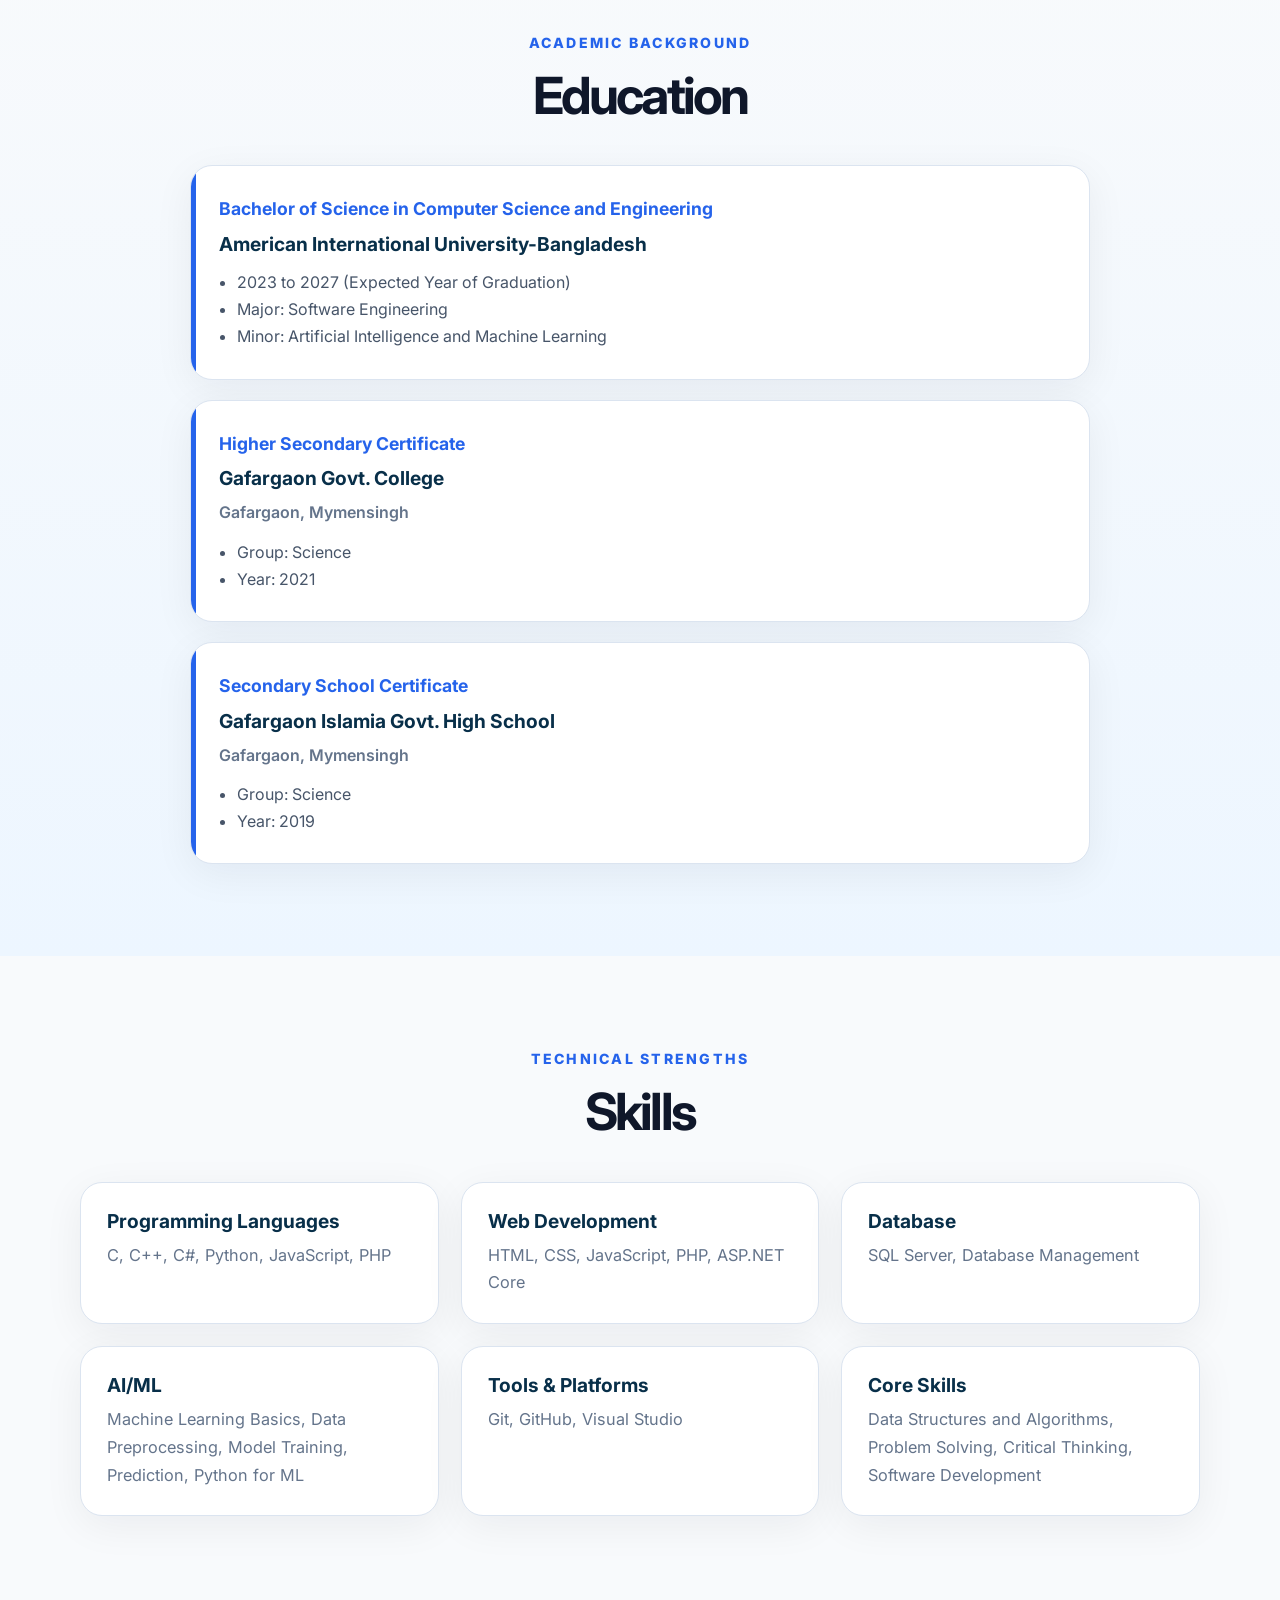
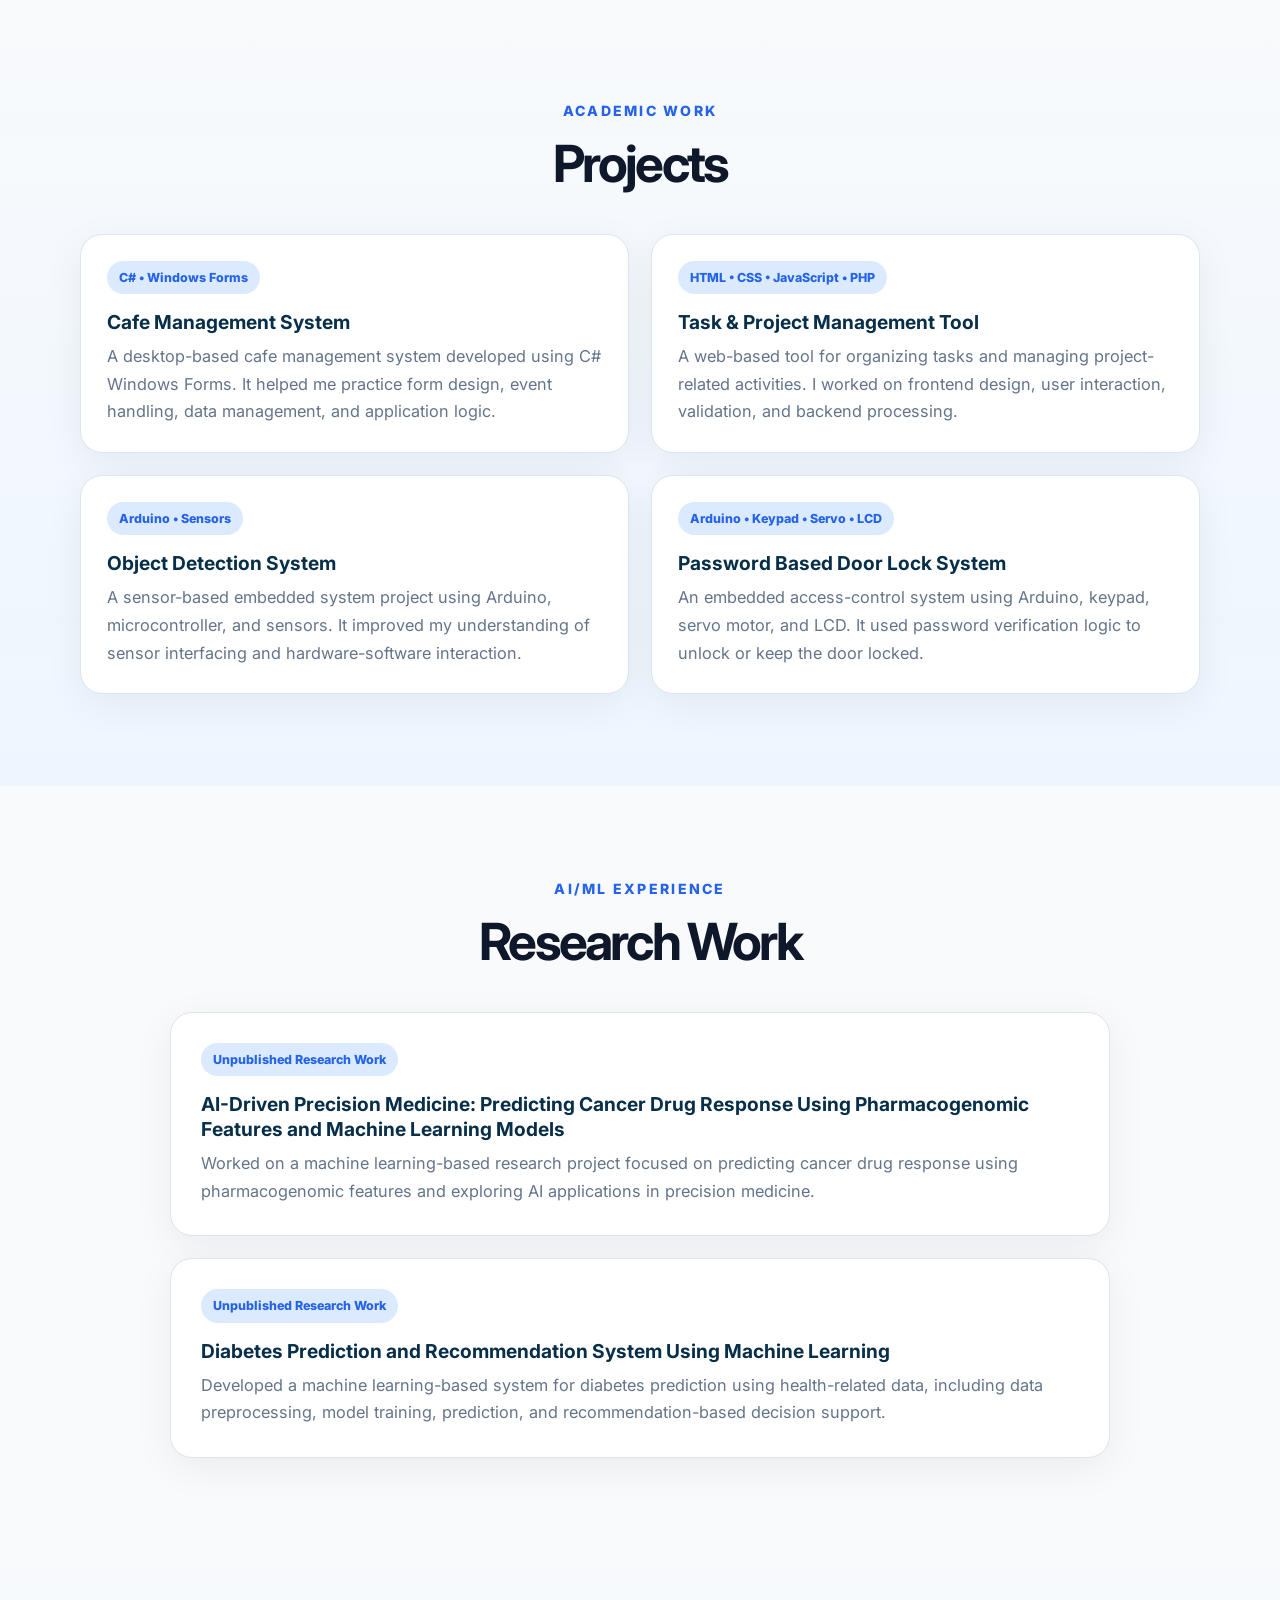
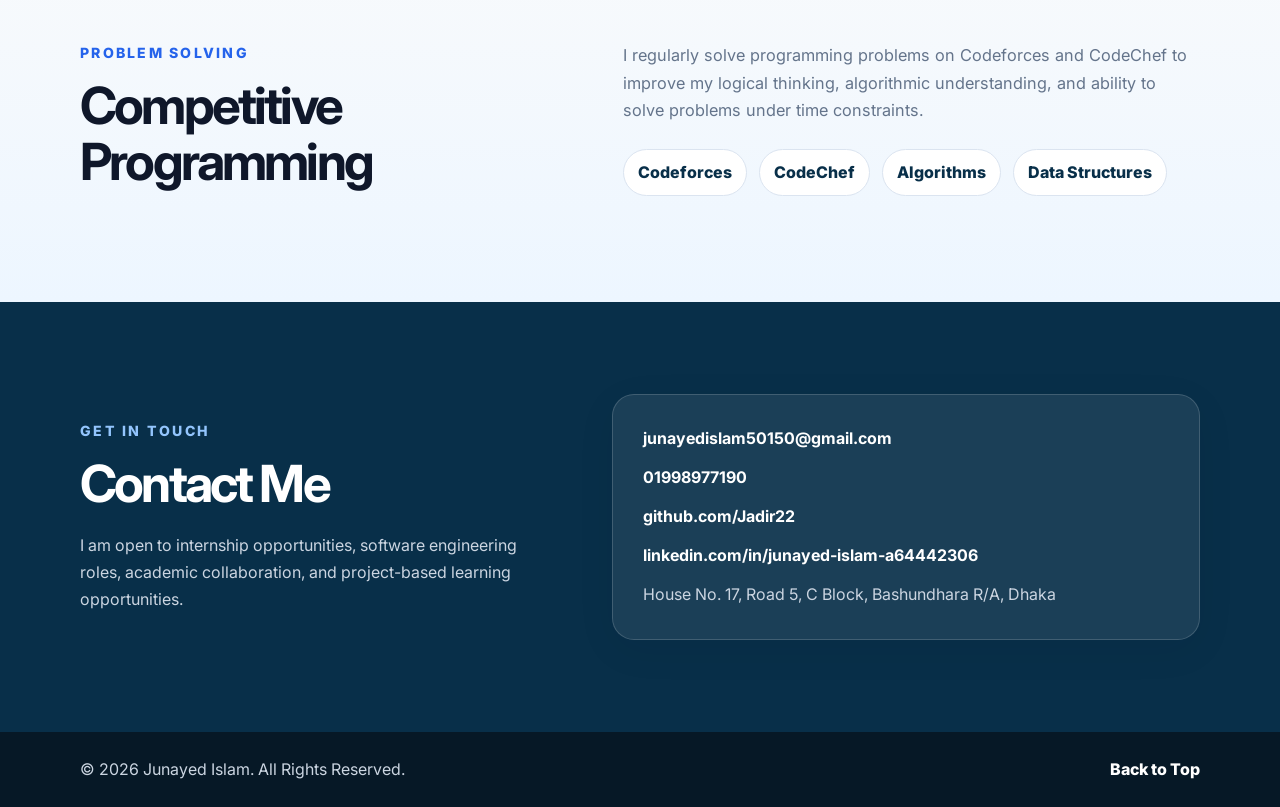
==== commit 22400372: "Some major changes" ====
--- a/index.html
+++ b/index.html
@@ -2,20 +2,36 @@
 <html lang="en">
 
 <head>
-  <meta charset="UTF-8" />
-  <meta name="viewport" content="width=device-width, initial-scale=1.0" />
+  <meta charset="UTF-8">
+
+  <meta name="viewport" content="width=device-width, initial-scale=1.0">
+
   <title>Junayed Islam | E-Portfolio</title>
+
   <meta name="description"
-    content="Professional E-Portfolio of Junayed Islam, CSE undergraduate and aspiring Software Engineer." />
-  <link rel="stylesheet" href="style.css" />
+    content="Professional E-Portfolio of Junayed Islam, CSE undergraduate and aspiring Software Engineer.">
+
+  <link rel="stylesheet" href="style.css">
   <script defer src="script.js"></script>
 </head>
 
 <body>
+
+  <!-- Header -->
+
   <header class="site-header">
     <nav class="navbar container">
-      <a class="logo" href="#home">Junayed<span>Islam</span></a>
-      <button class="nav-toggle" aria-label="Toggle navigation"><span></span><span></span><span></span></button>
+
+      <a class="logo" href="#home">
+        Junayed<span>Islam</span>
+      </a>
+
+      <button class="nav-toggle" type="button" aria-label="Toggle navigation" aria-expanded="false">
+        <span></span>
+        <span></span>
+        <span></span>
+      </button>
+
       <ul class="nav-menu">
         <li><a href="#about">About</a></li>
         <li><a href="#education">Education</a></li>
@@ -25,218 +41,608 @@
         <li><a href="#video">Self-Introduction Video</a></li>
         <li><a class="nav-cta" href="#contact">Contact</a></li>
       </ul>
+
     </nav>
   </header>
+
+
   <main>
+
+    <!-- Hero Section -->
+
     <section id="home" class="hero section">
+
       <div class="container hero-grid">
+
+        <!-- Left Content -->
+
         <div class="hero-content reveal">
-          <p class="eyebrow">CSE Undergraduate • Aspiring Software Engineer</p>
-          <h1>Hello, I am <span>Junayed Islam</span></h1>
-          <p class="hero-text">I am a Computer Science and Engineering undergraduate at American International
-            University-Bangladesh, majoring in Software Engineering and minoring in AI/ML. I enjoy building software
-            solutions, solving programming problems, and learning technologies that create real-world impact.</p>
-          <div class="hero-actions"><a href="#projects" class="btn primary">View Projects</a><a
-              href="assets/Junayed_Islam_CV.pdf" class="btn secondary" download>Download CV</a></div>
-          <div class="social-links"><a href="https://github.com/Jadir22" target="_blank">GitHub</a><a
-              href="https://www.linkedin.com/in/junayed-islam-a64442306" target="_blank">LinkedIn</a><a
-              href="mailto:junayedislam50150@gmail.com">Email</a></div>
-        </div>
-        <div class="hero-photo reveal">
-          <div class="photo-card"><img src="assets/profile.jpg" alt="Junayed Islam profile photo"></div>
-          <div class="status-card"><strong>Career Goal</strong><span>Software Engineer</span></div>
-        </div>
-      </div>
-    </section>
+
+          <div class="hero-profile">
+
+            <img src="assets/profile.jpg" alt="Junayed Islam profile photo" class="hero-profile-image">
+
+            <p class="eyebrow">
+              CSE Undergraduate • Aspiring Software Engineer
+            </p>
+
+          </div>
+
+
+          <h1>
+            Hello, I am <span>Junayed Islam</span>
+          </h1>
+
+
+          <p class="hero-text">
+            I am a Computer Science and Engineering undergraduate at
+            American International University-Bangladesh, majoring in
+            Software Engineering and minoring in AI/ML. I enjoy building
+            software solutions, solving programming problems, and learning
+            technologies that create real-world impact.
+          </p>
+
+
+          <div class="hero-actions">
+
+            <a href="#projects" class="btn primary">
+              View Projects
+            </a>
+
+            <a href="assets/Junayed_Islam_CV.pdf" class="btn secondary" download>
+              Download CV
+            </a>
+
+          </div>
+
+
+          <div class="social-links">
+
+            <a href="https://github.com/Jadir22" target="_blank" rel="noopener noreferrer">
+              GitHub
+            </a>
+
+            <a href="https://www.linkedin.com/in/junayed-islam-a64442306" target="_blank" rel="noopener noreferrer">
+              LinkedIn
+            </a>
+
+            <a href="mailto:junayedislam50150@gmail.com">
+              Email
+            </a>
+
+          </div>
+
+        </div>
+
+
+        <!-- Right Video -->
+
+        <div id="video" class="hero-video reveal">
+
+          <div class="hero-video-heading">
+
+            <div>
+              <span class="video-label">
+                Self Introduction
+              </span>
+
+              <h2>Get to know me</h2>
+            </div>
+
+            <span class="video-badge">
+              Video
+            </span>
+
+          </div>
+
+
+          <div class="hero-video-frame">
+
+            <iframe src="https://www.youtube.com/embed/uCozDlnHQrA" title="Junayed Islam Self Introduction Video"
+              loading="lazy"
+              allow="accelerometer; autoplay; clipboard-write; encrypted-media; gyroscope; picture-in-picture; web-share"
+              referrerpolicy="strict-origin-when-cross-origin" allowfullscreen></iframe>
+
+          </div>
+
+
+          <p class="hero-video-caption">
+            A brief introduction to my background, interests, skills,
+            and career goals.
+          </p>
+
+        </div>
+
+      </div>
+
+    </section>
+
+
+    <!-- About Section -->
+
     <section id="about" class="section">
+
       <div class="container two-column">
+
         <div class="section-heading reveal">
-          <p class="eyebrow">About Me</p>
-          <h2>Building a strong foundation in software engineering.</h2>
-        </div>
+
+          <p class="eyebrow">
+            About Me
+          </p>
+
+          <h2>
+            Building a strong foundation in software engineering.
+          </h2>
+
+        </div>
+
+
         <div class="section-content reveal">
-          <p>I am focused on developing my career as a Software Engineer by applying my knowledge of programming, data
-            structures and algorithms, web development, databases, machine learning, and software development. I have
-            hands-on experience through academic software projects, embedded system projects, and AI/ML-based research
-            work.</p>
+
+          <p>
+            I am focused on developing my career as a Software Engineer
+            by applying my knowledge of programming, data structures and
+            algorithms, web development, databases, machine learning,
+            and software development. I have hands-on experience through
+            academic software projects, embedded system projects, and
+            AI/ML-based research work.
+          </p>
+
+
           <div class="quick-info">
-            <div><span>Location</span><strong>Dhaka, Bangladesh</strong></div>
-            <div><span>University</span><strong>American International University-Bangladesh</strong></div>
-            <div><span>Major</span><strong>Software Engineering</strong></div>
-            <div><span>Minor</span><strong>AI/ML</strong></div>
-          </div>
-        </div>
-      </div>
-    </section>
+
+            <div>
+              <span>Location</span>
+              <strong>Dhaka, Bangladesh</strong>
+            </div>
+
+            <div>
+              <span>University</span>
+              <strong>
+                American International University-Bangladesh
+              </strong>
+            </div>
+
+            <div>
+              <span>Major</span>
+              <strong>Software Engineering</strong>
+            </div>
+
+            <div>
+              <span>Minor</span>
+              <strong>AI/ML</strong>
+            </div>
+
+          </div>
+
+        </div>
+
+      </div>
+
+    </section>
+
+
+    <!-- Education Section -->
+
     <section id="education" class="section alt">
+
       <div class="container">
+
         <div class="section-title reveal">
-          <p class="eyebrow">Academic Background</p>
+
+          <p class="eyebrow">
+            Academic Background
+          </p>
+
           <h2>Education</h2>
-        </div>
+
+        </div>
+
+
         <div class="timeline reveal">
-          <article class="timeline-item"><span class="timeline-year">2023 to 2027 (Expected)</span>
-            <h3>Bachelor of Science in Computer Science and Engineering</h3>
-            <p>American International University-Bangladesh</p>
+
+          <article class="timeline-item">
+
+            <span class="degree">
+              Bachelor of Science in Computer Science and Engineering
+            </span>
+
+            <h3>
+              American International University-Bangladesh
+            </h3>
+
             <ul>
+              <li>2023 to 2027 (Expected Year of Graduation)</li>
+
               <li>Major: Software Engineering</li>
-              <li>Minor: Artificial Intelligence and Machine Learning</li>
+
+              <li>
+                Minor: Artificial Intelligence and Machine Learning
+              </li>
             </ul>
-          </article>
-          <article class="timeline-item"><span class="timeline-year">Higher Secondary Certificate</span>
+
+          </article>
+
+
+          <article class="timeline-item">
+
+            <span class="degree">
+              Higher Secondary Certificate
+            </span>
+
             <h3>Gafargaon Govt. College</h3>
+
             <p>Gafargaon, Mymensingh</p>
+
             <ul>
               <li>Group: Science</li>
+              <li>Year: 2021</li>
             </ul>
-          </article>
-          <article class="timeline-item"><span class="timeline-year">Secondary School Certificate</span>
-            <h3>Gafargaon Islamia Govt. High School</h3>
+
+          </article>
+
+
+          <article class="timeline-item">
+
+            <span class="degree">
+              Secondary School Certificate
+            </span>
+
+            <h3>
+              Gafargaon Islamia Govt. High School
+            </h3>
+
             <p>Gafargaon, Mymensingh</p>
+
             <ul>
               <li>Group: Science</li>
+              <li>Year: 2019</li>
             </ul>
-          </article>
-        </div>
-      </div>
-    </section>
+
+          </article>
+
+        </div>
+
+      </div>
+
+    </section>
+
+
+    <!-- Skills Section -->
+
     <section id="skills" class="section">
+
       <div class="container">
+
         <div class="section-title reveal">
-          <p class="eyebrow">Technical Strengths</p>
+
+          <p class="eyebrow">
+            Technical Strengths
+          </p>
+
           <h2>Skills</h2>
-        </div>
+
+        </div>
+
+
         <div class="skills-grid reveal">
+
           <div class="skill-card">
             <h3>Programming Languages</h3>
             <p>C, C++, C#, Python, JavaScript, PHP</p>
           </div>
+
           <div class="skill-card">
             <h3>Web Development</h3>
             <p>HTML, CSS, JavaScript, PHP, ASP.NET Core</p>
           </div>
+
           <div class="skill-card">
             <h3>Database</h3>
             <p>SQL Server, Database Management</p>
           </div>
+
           <div class="skill-card">
             <h3>AI/ML</h3>
-            <p>Machine Learning Basics, Data Preprocessing, Model Training, Prediction, Python for ML</p>
-          </div>
+
+            <p>
+              Machine Learning Basics, Data Preprocessing,
+              Model Training, Prediction, Python for ML
+            </p>
+          </div>
+
           <div class="skill-card">
-            <h3>Tools & Platforms</h3>
+            <h3>Tools &amp; Platforms</h3>
             <p>Git, GitHub, Visual Studio</p>
           </div>
+
           <div class="skill-card">
             <h3>Core Skills</h3>
-            <p>Data Structures and Algorithms, Problem Solving, Critical Thinking, Software Development</p>
-          </div>
-        </div>
-      </div>
-    </section>
+
+            <p>
+              Data Structures and Algorithms, Problem Solving,
+              Critical Thinking, Software Development
+            </p>
+          </div>
+
+        </div>
+
+      </div>
+
+    </section>
+
+
+    <!-- Projects Section -->
+
     <section id="projects" class="section alt">
+
       <div class="container">
+
         <div class="section-title reveal">
-          <p class="eyebrow">Academic Work</p>
+
+          <p class="eyebrow">
+            Academic Work
+          </p>
+
           <h2>Projects</h2>
-        </div>
+
+        </div>
+
+
         <div class="project-grid">
+
           <article class="project-card reveal">
-            <div class="project-tag">C# • Windows Forms</div>
+
+            <div class="project-tag">
+              C# • Windows Forms
+            </div>
+
             <h3>Cafe Management System</h3>
-            <p>A desktop-based cafe management system developed using C# Windows Forms. It helped me practice form
-              design, event handling, data management, and application logic.</p>
-          </article>
+
+            <p>
+              A desktop-based cafe management system developed using
+              C# Windows Forms. It helped me practice form design,
+              event handling, data management, and application logic.
+            </p>
+
+          </article>
+
+
           <article class="project-card reveal">
-            <div class="project-tag">HTML • CSS • JavaScript • PHP</div>
-            <h3>Task & Project Management Tool</h3>
-            <p>A web-based tool for organizing tasks and managing project-related activities. I worked on frontend
-              design, user interaction, validation, and backend processing.</p>
-          </article>
+
+            <div class="project-tag">
+              HTML • CSS • JavaScript • PHP
+            </div>
+
+            <h3>Task &amp; Project Management Tool</h3>
+
+            <p>
+              A web-based tool for organizing tasks and managing
+              project-related activities. I worked on frontend design,
+              user interaction, validation, and backend processing.
+            </p>
+
+          </article>
+
+
           <article class="project-card reveal">
-            <div class="project-tag">Arduino • Sensors</div>
+
+            <div class="project-tag">
+              Arduino • Sensors
+            </div>
+
             <h3>Object Detection System</h3>
-            <p>A sensor-based embedded system project using Arduino, microcontroller, and sensors. It improved my
-              understanding of sensor interfacing and hardware-software interaction.</p>
-          </article>
+
+            <p>
+              A sensor-based embedded system project using Arduino,
+              microcontroller, and sensors. It improved my understanding
+              of sensor interfacing and hardware-software interaction.
+            </p>
+
+          </article>
+
+
           <article class="project-card reveal">
-            <div class="project-tag">Arduino • Keypad • Servo • LCD</div>
+
+            <div class="project-tag">
+              Arduino • Keypad • Servo • LCD
+            </div>
+
             <h3>Password Based Door Lock System</h3>
-            <p>An embedded access-control system using Arduino, keypad, servo motor, and LCD. It used password
-              verification logic to unlock or keep the door locked.</p>
-          </article>
-        </div>
-      </div>
-    </section>
+
+            <p>
+              An embedded access-control system using Arduino, keypad,
+              servo motor, and LCD. It used password verification logic
+              to unlock or keep the door locked.
+            </p>
+
+          </article>
+
+        </div>
+
+      </div>
+
+    </section>
+
+
+    <!-- Research Section -->
+
     <section id="research" class="section">
+
       <div class="container">
+
         <div class="section-title reveal">
-          <p class="eyebrow">AI/ML Experience</p>
+
+          <p class="eyebrow">
+            AI/ML Experience
+          </p>
+
           <h2>Research Work</h2>
-        </div>
+
+        </div>
+
+
         <div class="research-list reveal">
-          <article><span>Unpublished Research Work</span>
-            <h3>AI-Driven Precision Medicine: Predicting Cancer Drug Response Using Pharmacogenomic Features and Machine
-              Learning Models</h3>
-            <p>Worked on a machine learning-based research project focused on predicting cancer drug response using
-              pharmacogenomic features and exploring AI applications in precision medicine.</p>
-          </article>
-          <article><span>Unpublished Research Work</span>
-            <h3>Diabetes Prediction and Recommendation System Using Machine Learning</h3>
-            <p>Developed a machine learning-based system for diabetes prediction using health-related data, including
-              data preprocessing, model training, prediction, and recommendation-based decision support.</p>
-          </article>
-        </div>
-      </div>
-    </section>
+
+          <article>
+
+            <span>Unpublished Research Work</span>
+
+            <h3>
+              AI-Driven Precision Medicine: Predicting Cancer Drug
+              Response Using Pharmacogenomic Features and Machine
+              Learning Models
+            </h3>
+
+            <p>
+              Worked on a machine learning-based research project
+              focused on predicting cancer drug response using
+              pharmacogenomic features and exploring AI applications
+              in precision medicine.
+            </p>
+
+          </article>
+
+
+          <article>
+
+            <span>Unpublished Research Work</span>
+
+            <h3>
+              Diabetes Prediction and Recommendation System Using
+              Machine Learning
+            </h3>
+
+            <p>
+              Developed a machine learning-based system for diabetes
+              prediction using health-related data, including data
+              preprocessing, model training, prediction, and
+              recommendation-based decision support.
+            </p>
+
+          </article>
+
+        </div>
+
+      </div>
+
+    </section>
+
+
+    <!-- Competitive Programming -->
+
     <section id="competitive" class="section alt">
+
       <div class="container two-column">
+
         <div class="section-heading reveal">
-          <p class="eyebrow">Problem Solving</p>
+
+          <p class="eyebrow">
+            Problem Solving
+          </p>
+
           <h2>Competitive Programming</h2>
-        </div>
+
+        </div>
+
+
         <div class="section-content reveal">
-          <p>I regularly solve programming problems on Codeforces and CodeChef to improve my logical thinking,
-            algorithmic understanding, and ability to solve problems under time constraints.</p>
-          <div class="badges"><span>Codeforces</span><span>CodeChef</span><span>Algorithms</span><span>Data
-              Structures</span></div>
-        </div>
-      </div>
-    </section>
-    <section id="video" class="section">
-      <div class="container">
-        <div class="section-title reveal">
-          <p class="eyebrow">Personal Branding</p>
-          <h2>Video Introduction</h2>
-        </div>
-        <div class="video-card reveal">
-          <iframe src="https://www.youtube.com/embed/uCozDlnHQrA" title="Self Introduction Video" allowfullscreen>
-          </iframe>
-        </div>
-      </div>
-    </section>
+
+          <p>
+            I regularly solve programming problems on Codeforces and
+            CodeChef to improve my logical thinking, algorithmic
+            understanding, and ability to solve problems under time
+            constraints.
+          </p>
+
+
+          <div class="badges">
+            <span>Codeforces</span>
+            <span>CodeChef</span>
+            <span>Algorithms</span>
+            <span>Data Structures</span>
+          </div>
+
+        </div>
+
+      </div>
+
+    </section>
+
+
+    <!-- Contact Section -->
+
     <section id="contact" class="section contact-section">
+
       <div class="container contact-grid">
+
         <div class="reveal">
-          <p class="eyebrow">Get in Touch</p>
+
+          <p class="eyebrow">
+            Get in Touch
+          </p>
+
           <h2>Contact Me</h2>
-          <p>I am open to internship opportunities, software engineering roles, academic collaboration, and
-            project-based learning opportunities.</p>
-        </div>
-        <div class="contact-card reveal"><a href="mailto:junayedislam50150@gmail.com">junayedislam50150@gmail.com</a><a
-            href="tel:+8801998977190">01998977190</a><a href="https://github.com/Jadir22"
-            target="_blank">github.com/Jadir22</a><a href="https://www.linkedin.com/in/junayed-islam-a64442306"
-            target="_blank">linkedin.com/in/junayed-islam-a64442306</a>
-          <p>House No. 17, Road 5, C Block, Bashundhara R/A, Dhaka</p>
-        </div>
-      </div>
-    </section>
+
+          <p>
+            I am open to internship opportunities, software engineering
+            roles, academic collaboration, and project-based learning
+            opportunities.
+          </p>
+
+        </div>
+
+
+        <div class="contact-card reveal">
+
+          <a href="mailto:junayedislam50150@gmail.com">
+            junayedislam50150@gmail.com
+          </a>
+
+          <a href="tel:+8801998977190">
+            01998977190
+          </a>
+
+          <a href="https://github.com/Jadir22" target="_blank" rel="noopener noreferrer">
+            github.com/Jadir22
+          </a>
+
+          <a href="https://www.linkedin.com/in/junayed-islam-a64442306" target="_blank" rel="noopener noreferrer">
+            linkedin.com/in/junayed-islam-a64442306
+          </a>
+
+          <p>
+            House No. 17, Road 5, C Block,
+            Bashundhara R/A, Dhaka
+          </p>
+
+        </div>
+
+      </div>
+
+    </section>
+
   </main>
+
+
+  <!-- Footer -->
+
   <footer class="footer">
+
     <div class="container">
-      <p>© 2026 Junayed Islam. All Rights Reserved.</p><a href="#home">Back to Top</a>
+
+      <p>
+        © 2026 Junayed Islam. All Rights Reserved.
+      </p>
+
+      <a href="#home">
+        Back to Top
+      </a>
+
     </div>
+
   </footer>
+
 </body>
 
 </html>
--- a/style.css
+++ b/style.css
@@ -1,2 +1,903 @@
-@import url('https://fonts.googleapis.com/css2?family=Inter:wght@400;500;600;700;800&display=swap');
-:root{--bg:#f8fafc;--surface:#fff;--text:#0f172a;--muted:#64748b;--primary:#0f3d5e;--primary-dark:#082f49;--accent:#2563eb;--accent-soft:#dbeafe;--border:#dbe4f0;--shadow:0 20px 60px rgba(15,23,42,.12);--radius:22px}*{box-sizing:border-box;margin:0;padding:0}html{scroll-behavior:smooth}body{font-family:Inter,Arial,sans-serif;background:var(--bg);color:var(--text);line-height:1.7}a{text-decoration:none;color:inherit}img{width:100%;display:block}.container{width:min(1120px,calc(100% - 40px));margin:0 auto}.section{padding:92px 0}.section.alt{background:linear-gradient(180deg,#f8fafc 0%,#edf6ff 100%)}.site-header{position:sticky;top:0;z-index:1000;background:rgba(248,250,252,.9);backdrop-filter:blur(18px);border-bottom:1px solid rgba(219,228,240,.8)}.navbar{height:74px;display:flex;align-items:center;justify-content:space-between}.logo{font-size:1.35rem;font-weight:800;letter-spacing:-.04em;color:var(--primary-dark)}.logo span{color:var(--accent)}.nav-menu{display:flex;align-items:center;gap:26px;list-style:none;color:#334155;font-weight:600;font-size:.95rem}.nav-menu a{transition:color .25s}.nav-menu a:hover{color:var(--accent)}.nav-cta{background:var(--primary);color:white!important;padding:10px 16px;border-radius:999px}.nav-toggle{display:none;width:42px;height:42px;border:0;background:transparent;cursor:pointer}.nav-toggle span{display:block;width:24px;height:2px;background:var(--text);margin:6px auto}.hero{min-height:calc(100vh - 74px);display:flex;align-items:center;background:radial-gradient(circle at 80% 18%,rgba(37,99,235,.16),transparent 32%),radial-gradient(circle at 12% 16%,rgba(15,61,94,.12),transparent 34%),linear-gradient(180deg,#fff 0%,#f8fafc 100%)}.hero-grid{display:grid;grid-template-columns:1.15fr .85fr;gap:70px;align-items:center}.eyebrow{color:var(--accent);text-transform:uppercase;letter-spacing:.16em;font-size:.78rem;font-weight:800;margin-bottom:14px}.hero h1,.section-heading h2,.section-title h2,.contact-section h2{line-height:1.1;letter-spacing:-.055em}.hero h1{font-size:clamp(2.6rem,6vw,5.2rem);margin-bottom:24px}.hero h1 span{color:var(--accent)}.hero-text,.section-content p,.skill-card p,.project-card p,.research-list p{color:var(--muted);font-size:1.02rem}.hero-actions{display:flex;gap:14px;flex-wrap:wrap;margin:34px 0 24px}.btn{display:inline-flex;align-items:center;justify-content:center;min-height:48px;padding:0 22px;border-radius:999px;font-weight:800;transition:.25s}.btn:hover{transform:translateY(-2px)}.btn.primary{background:var(--primary);color:#fff;box-shadow:0 14px 30px rgba(15,61,94,.25)}.btn.secondary{background:#fff;color:var(--primary);border:1px solid var(--border)}.social-links{display:flex;gap:18px;flex-wrap:wrap;color:var(--primary);font-weight:700}.hero-photo{position:relative;max-width:420px;margin-left:auto}.photo-card{border-radius:34px;overflow:hidden;background:#fff;padding:14px;box-shadow:var(--shadow);border:1px solid var(--border)}.photo-card img{border-radius:24px;aspect-ratio:1/1;object-fit:cover}.status-card{position:absolute;left:-36px;bottom:28px;background:rgba(255,255,255,.94);border:1px solid var(--border);border-radius:18px;padding:16px 18px;box-shadow:var(--shadow)}.status-card strong,.status-card span{display:block}.status-card span{color:var(--accent);font-weight:800}.two-column{display:grid;grid-template-columns:.9fr 1.1fr;gap:70px;align-items:start}.section-heading h2,.section-title h2,.contact-section h2{font-size:clamp(2rem,4vw,3.4rem);margin-bottom:20px}.quick-info{margin-top:30px;display:grid;grid-template-columns:repeat(2,1fr);gap:14px}.quick-info div,.skill-card,.project-card,.research-list article,.contact-card,.video-card,.timeline-item{background:var(--surface);border:1px solid var(--border);border-radius:var(--radius);box-shadow:0 10px 40px rgba(15,23,42,.06)}.quick-info div{padding:18px}.quick-info span{display:block;color:var(--muted);font-size:.88rem;margin-bottom:4px}.quick-info strong{color:var(--primary-dark)}.section-title{text-align:center;max-width:720px;margin:0 auto 42px}.timeline{display:grid;gap:20px;max-width:900px;margin:0 auto}.timeline-item{padding:28px;position:relative;overflow:hidden}.timeline-item:before{content:"";position:absolute;inset:0 auto 0 0;width:5px;background:var(--accent)}.timeline-year{display:inline-block;color:var(--accent);font-weight:800;font-size:.9rem;margin-bottom:8px}.timeline-item h3,.skill-card h3,.project-card h3,.research-list h3{font-size:1.2rem;color:var(--primary-dark);margin-bottom:8px;line-height:1.3}.timeline-item p{color:var(--muted);font-weight:600}.timeline-item ul{margin:12px 0 0 18px;color:#475569}.skills-grid{display:grid;grid-template-columns:repeat(3,1fr);gap:22px}.project-grid{display:grid;grid-template-columns:repeat(2,1fr);gap:22px}.skill-card,.project-card{padding:26px;transition:.25s}.skill-card:hover,.project-card:hover{transform:translateY(-6px);box-shadow:var(--shadow)}.project-tag,.research-list span{display:inline-flex;padding:6px 12px;border-radius:999px;background:var(--accent-soft);color:var(--accent);font-size:.78rem;font-weight:800;margin-bottom:16px}.research-list{display:grid;gap:22px;max-width:940px;margin:0 auto}.research-list article{padding:30px}.badges{display:flex;gap:12px;flex-wrap:wrap;margin-top:24px}.badges span{background:#fff;border:1px solid var(--border);color:var(--primary-dark);padding:9px 14px;border-radius:999px;font-weight:800}.video-card{padding:18px;max-width:920px;margin:0 auto}.video-placeholder{min-height:360px;border-radius:18px;background:linear-gradient(rgba(8,47,73,.83),rgba(8,47,73,.83)),url('assets/profile-full.jpg') center 34%/cover;color:#fff;display:grid;place-items:center;text-align:center;padding:40px 26px}.play-icon{width:78px;height:78px;border-radius:50%;display:grid;place-items:center;background:rgba(255,255,255,.16);border:1px solid rgba(255,255,255,.35);margin:0 auto 18px;font-size:1.8rem}.video-placeholder h3{font-size:1.6rem;margin-bottom:8px}.video-placeholder p{max-width:620px;opacity:.9}.video-card video,.video-card iframe{width:100%;aspect-ratio:16/9;border:0;border-radius:18px;display:block}.contact-section{background:var(--primary-dark);color:#fff}.contact-section .eyebrow{color:#93c5fd}.contact-section p{color:#cbd5e1}.contact-grid{display:grid;grid-template-columns:.9fr 1.1fr;gap:50px;align-items:center}.contact-card{padding:30px;display:grid;gap:12px;background:rgba(255,255,255,.08);border-color:rgba(255,255,255,.16)}.contact-card a{color:#fff;font-weight:700}.footer{background:#061826;color:#cbd5e1;padding:24px 0}.footer .container{display:flex;justify-content:space-between;gap:16px;flex-wrap:wrap}.footer a{color:#fff;font-weight:800}.reveal{opacity:0;transform:translateY(22px);transition:opacity .7s,transform .7s}.reveal.visible{opacity:1;transform:translateY(0)}@media(max-width:900px){.nav-toggle{display:block}.nav-menu{position:fixed;top:74px;left:0;right:0;background:#fff;border-bottom:1px solid var(--border);padding:22px;display:none;flex-direction:column;align-items:flex-start}.nav-menu.active{display:flex}.hero-grid,.two-column,.contact-grid{grid-template-columns:1fr}.hero-photo{margin:0}.skills-grid,.project-grid{grid-template-columns:1fr}.status-card{left:16px}}@media(max-width:620px){.container{width:min(100% - 28px,1120px)}.section{padding:70px 0}.quick-info{grid-template-columns:1fr}.hero-actions{flex-direction:column}.btn{width:100%}}
+@import url(
+  "https://fonts.googleapis.com/css2?family=Inter:wght@400;500;600;700;800&display=swap"
+);
+
+
+/* =========================================
+   VARIABLES
+========================================= */
+
+:root {
+  --bg: #f8fafc;
+  --surface: #ffffff;
+  --text: #0f172a;
+  --muted: #64748b;
+  --primary: #0f3d5e;
+  --primary-dark: #082f49;
+  --accent: #2563eb;
+  --accent-soft: #dbeafe;
+  --border: #dbe4f0;
+  --shadow: 0 20px 60px rgba(15, 23, 42, 0.12);
+  --radius: 22px;
+}
+
+
+/* =========================================
+   RESET
+========================================= */
+
+* {
+  box-sizing: border-box;
+  margin: 0;
+  padding: 0;
+}
+
+html {
+  scroll-behavior: smooth;
+  scroll-padding-top: 74px;
+}
+
+body {
+  font-family: "Inter", Arial, sans-serif;
+  background: var(--bg);
+  color: var(--text);
+  line-height: 1.7;
+}
+
+a {
+  color: inherit;
+  text-decoration: none;
+}
+
+img {
+  display: block;
+  width: 100%;
+}
+
+button {
+  font: inherit;
+}
+
+
+/* =========================================
+   COMMON LAYOUT
+========================================= */
+
+.container {
+  width: min(1120px, calc(100% - 40px));
+  margin: 0 auto;
+}
+
+.section {
+  padding: 92px 0;
+}
+
+.section.alt {
+  background:
+    linear-gradient(
+      180deg,
+      #f8fafc 0%,
+      #edf6ff 100%
+    );
+}
+
+.eyebrow {
+  margin-bottom: 14px;
+  color: var(--accent);
+  font-size: 0.88rem;
+  font-weight: 800;
+  line-height: 1.5;
+  letter-spacing: 0.16em;
+  text-transform: uppercase;
+}
+
+
+/* =========================================
+   HEADER
+========================================= */
+
+.site-header {
+  position: sticky;
+  top: 0;
+  z-index: 1000;
+  background: rgba(248, 250, 252, 0.9);
+  border-bottom: 1px solid rgba(219, 228, 240, 0.8);
+  backdrop-filter: blur(18px);
+}
+
+.navbar {
+  display: flex;
+  align-items: center;
+  justify-content: space-between;
+  height: 74px;
+}
+
+.logo {
+  color: var(--primary-dark);
+  font-size: 1.35rem;
+  font-weight: 800;
+  letter-spacing: -0.04em;
+}
+
+.logo span {
+  color: var(--accent);
+}
+
+.nav-menu {
+  display: flex;
+  align-items: center;
+  gap: 26px;
+  color: #334155;
+  font-size: 0.95rem;
+  font-weight: 650;
+  list-style: none;
+}
+
+.nav-menu a {
+  transition: color 0.25s ease;
+}
+
+.nav-menu a:hover {
+  color: var(--accent);
+}
+
+.nav-cta {
+  padding: 10px 16px;
+  color: #ffffff !important;
+  background: var(--primary);
+  border-radius: 999px;
+}
+
+.nav-toggle {
+  display: none;
+  width: 42px;
+  height: 42px;
+  cursor: pointer;
+  background: transparent;
+  border: 0;
+}
+
+.nav-toggle span {
+  display: block;
+  width: 24px;
+  height: 2px;
+  margin: 6px auto;
+  background: var(--text);
+}
+
+
+/* =========================================
+   HERO
+========================================= */
+
+.hero {
+  display: flex;
+  align-items: center;
+  min-height: calc(100vh - 74px);
+  padding: 68px 0;
+  background:
+    radial-gradient(
+      circle at 82% 18%,
+      rgba(37, 99, 235, 0.16),
+      transparent 32%
+    ),
+    radial-gradient(
+      circle at 12% 16%,
+      rgba(15, 61, 94, 0.12),
+      transparent 34%
+    ),
+    linear-gradient(
+      180deg,
+      #ffffff 0%,
+      #f8fafc 100%
+    );
+}
+
+.hero-grid {
+  display: grid;
+  grid-template-columns:
+    minmax(0, 1.05fr)
+    minmax(400px, 0.95fr);
+  align-items: center;
+  gap: 68px;
+}
+
+.hero-content {
+  min-width: 0;
+}
+
+.hero-profile {
+  display: flex;
+  flex-direction: column;
+  align-items: flex-start;
+  margin-bottom: 20px;
+}
+
+.hero-profile-image {
+  width: 250px;
+  height: 250px;
+  margin-bottom: 21px;
+  object-fit: cover;
+  object-position: center top;
+  background: #ffffff;
+  border: 6px solid #ffffff;
+  border-radius: 50%;
+  box-shadow:
+    0 20px 50px rgba(15, 23, 42, 0.18),
+    0 0 0 1px rgba(37, 99, 235, 0.08);
+}
+
+.hero-profile .eyebrow {
+  margin: 0;
+}
+
+.hero h1,
+.section-heading h2,
+.section-title h2,
+.contact-section h2 {
+  line-height: 1.1;
+  letter-spacing: -0.055em;
+}
+
+.hero h1 {
+  margin-bottom: 24px;
+  font-size: clamp(2.7rem, 5vw, 4.8rem);
+}
+
+.hero h1 span {
+  color: var(--accent);
+}
+
+.hero-text,
+.section-content p,
+.skill-card p,
+.project-card p,
+.research-list p {
+  color: var(--muted);
+  font-size: 1.02rem;
+}
+
+.hero-actions {
+  display: flex;
+  flex-wrap: wrap;
+  gap: 14px;
+  margin: 34px 0 24px;
+}
+
+.btn {
+  display: inline-flex;
+  align-items: center;
+  justify-content: center;
+  min-height: 48px;
+  padding: 0 22px;
+  font-weight: 800;
+  border-radius: 999px;
+  transition:
+    transform 0.25s ease,
+    box-shadow 0.25s ease;
+}
+
+.btn:hover {
+  transform: translateY(-2px);
+}
+
+.btn.primary {
+  color: #ffffff;
+  background: var(--primary);
+  box-shadow: 0 14px 30px rgba(15, 61, 94, 0.25);
+}
+
+.btn.secondary {
+  color: var(--primary);
+  background: #ffffff;
+  border: 1px solid var(--border);
+}
+
+.social-links {
+  display: flex;
+  flex-wrap: wrap;
+  gap: 18px;
+  color: var(--primary);
+  font-weight: 700;
+}
+
+.social-links a:hover {
+  color: var(--accent);
+}
+
+
+/* =========================================
+   HERO VIDEO
+========================================= */
+
+.hero-video {
+  width: 100%;
+  max-width: 525px;
+  margin-left: auto;
+  padding: 18px;
+  background: rgba(255, 255, 255, 0.96);
+  border: 1px solid var(--border);
+  border-radius: 28px;
+  box-shadow: var(--shadow);
+}
+
+.hero-video-heading {
+  display: flex;
+  align-items: center;
+  justify-content: space-between;
+  gap: 20px;
+  padding: 3px 5px 16px;
+}
+
+.video-label {
+  display: block;
+  margin-bottom: 4px;
+  color: var(--accent);
+  font-size: 0.72rem;
+  font-weight: 800;
+  letter-spacing: 0.14em;
+  text-transform: uppercase;
+}
+
+.hero-video-heading h2 {
+  margin: 0;
+  color: var(--primary-dark);
+  font-size: 1.32rem;
+  line-height: 1.25;
+  letter-spacing: -0.035em;
+}
+
+.video-badge {
+  flex-shrink: 0;
+  padding: 7px 13px;
+  color: var(--primary);
+  background: var(--accent-soft);
+  border-radius: 999px;
+  font-size: 0.75rem;
+  font-weight: 800;
+}
+
+.hero-video-frame {
+  overflow: hidden;
+  background: #061826;
+  border-radius: 19px;
+  box-shadow: 0 15px 35px rgba(15, 23, 42, 0.18);
+}
+
+.hero-video-frame iframe {
+  display: block;
+  width: 100%;
+  aspect-ratio: 16 / 9;
+  border: 0;
+}
+
+.hero-video-caption {
+  margin: 14px 6px 2px;
+  color: var(--muted);
+  font-size: 0.86rem;
+  line-height: 1.6;
+}
+
+
+/* =========================================
+   ABOUT
+========================================= */
+
+.two-column {
+  display: grid;
+  grid-template-columns: 0.9fr 1.1fr;
+  align-items: start;
+  gap: 70px;
+}
+
+.section-heading h2,
+.section-title h2,
+.contact-section h2 {
+  margin-bottom: 20px;
+  font-size: clamp(2rem, 4vw, 3.4rem);
+}
+
+.quick-info {
+  display: grid;
+  grid-template-columns: repeat(2, 1fr);
+  gap: 14px;
+  margin-top: 30px;
+}
+
+.quick-info div,
+.skill-card,
+.project-card,
+.research-list article,
+.contact-card,
+.timeline-item {
+  background: var(--surface);
+  border: 1px solid var(--border);
+  border-radius: var(--radius);
+  box-shadow: 0 10px 40px rgba(15, 23, 42, 0.06);
+}
+
+.quick-info div {
+  padding: 18px;
+}
+
+.quick-info span {
+  display: block;
+  margin-bottom: 4px;
+  color: var(--muted);
+  font-size: 0.88rem;
+}
+
+.quick-info strong {
+  color: var(--primary-dark);
+}
+
+
+/* =========================================
+   SECTION TITLES
+========================================= */
+
+.section-title {
+  max-width: 720px;
+  margin: 0 auto 42px;
+  text-align: center;
+}
+
+
+/* =========================================
+   EDUCATION
+========================================= */
+
+.timeline {
+  display: grid;
+  gap: 20px;
+  max-width: 900px;
+  margin: 0 auto;
+}
+
+.timeline-item {
+  position: relative;
+  overflow: hidden;
+  padding: 28px;
+}
+
+.timeline-item::before {
+  position: absolute;
+  inset: 0 auto 0 0;
+  width: 5px;
+  content: "";
+  background: var(--accent);
+}
+
+.degree {
+  display: inline-block;
+  margin-bottom: 8px;
+  color: var(--accent);
+  font-size: 1.1rem;
+  font-weight: 700;
+}
+
+.timeline-item h3,
+.skill-card h3,
+.project-card h3,
+.research-list h3 {
+  margin-bottom: 8px;
+  color: var(--primary-dark);
+  font-size: 1.2rem;
+  line-height: 1.3;
+}
+
+.timeline-item p {
+  color: var(--muted);
+  font-weight: 600;
+}
+
+.timeline-item ul {
+  margin: 12px 0 0 18px;
+  color: #475569;
+}
+
+
+/* =========================================
+   SKILLS
+========================================= */
+
+.skills-grid {
+  display: grid;
+  grid-template-columns: repeat(3, 1fr);
+  gap: 22px;
+}
+
+.skill-card,
+.project-card {
+  padding: 26px;
+  transition:
+    transform 0.25s ease,
+    box-shadow 0.25s ease;
+}
+
+.skill-card:hover,
+.project-card:hover {
+  transform: translateY(-6px);
+  box-shadow: var(--shadow);
+}
+
+
+/* =========================================
+   PROJECTS
+========================================= */
+
+.project-grid {
+  display: grid;
+  grid-template-columns: repeat(2, 1fr);
+  gap: 22px;
+}
+
+.project-tag,
+.research-list span {
+  display: inline-flex;
+  margin-bottom: 16px;
+  padding: 6px 12px;
+  color: var(--accent);
+  background: var(--accent-soft);
+  border-radius: 999px;
+  font-size: 0.78rem;
+  font-weight: 800;
+}
+
+
+/* =========================================
+   RESEARCH
+========================================= */
+
+.research-list {
+  display: grid;
+  gap: 22px;
+  max-width: 940px;
+  margin: 0 auto;
+}
+
+.research-list article {
+  padding: 30px;
+}
+
+
+/* =========================================
+   COMPETITIVE PROGRAMMING
+========================================= */
+
+.badges {
+  display: flex;
+  flex-wrap: wrap;
+  gap: 12px;
+  margin-top: 24px;
+}
+
+.badges span {
+  padding: 9px 14px;
+  color: var(--primary-dark);
+  background: #ffffff;
+  border: 1px solid var(--border);
+  border-radius: 999px;
+  font-weight: 800;
+}
+
+
+/* =========================================
+   CONTACT
+========================================= */
+
+.contact-section {
+  color: #ffffff;
+  background: var(--primary-dark);
+}
+
+.contact-section .eyebrow {
+  color: #93c5fd;
+}
+
+.contact-section p {
+  color: #cbd5e1;
+}
+
+.contact-grid {
+  display: grid;
+  grid-template-columns: 0.9fr 1.1fr;
+  align-items: center;
+  gap: 50px;
+}
+
+.contact-card {
+  display: grid;
+  gap: 12px;
+  padding: 30px;
+  background: rgba(255, 255, 255, 0.08);
+  border-color: rgba(255, 255, 255, 0.16);
+}
+
+.contact-card a {
+  color: #ffffff;
+  font-weight: 700;
+}
+
+.contact-card a:hover {
+  color: #93c5fd;
+}
+
+
+/* =========================================
+   FOOTER
+========================================= */
+
+.footer {
+  padding: 24px 0;
+  color: #cbd5e1;
+  background: #061826;
+}
+
+.footer .container {
+  display: flex;
+  flex-wrap: wrap;
+  justify-content: space-between;
+  gap: 16px;
+}
+
+.footer a {
+  color: #ffffff;
+  font-weight: 800;
+}
+
+
+/* =========================================
+   REVEAL ANIMATION
+========================================= */
+
+.reveal {
+  opacity: 0;
+  transform: translateY(22px);
+  transition:
+    opacity 0.7s ease,
+    transform 0.7s ease;
+}
+
+.reveal.visible {
+  opacity: 1;
+  transform: translateY(0);
+}
+
+
+/* =========================================
+   TABLET
+========================================= */
+
+@media (max-width: 1000px) {
+
+  .hero-grid {
+    grid-template-columns: 1fr;
+    gap: 52px;
+  }
+
+  .hero-video {
+    max-width: 720px;
+    margin: 0;
+  }
+
+}
+
+
+@media (max-width: 900px) {
+
+  .nav-toggle {
+    display: block;
+  }
+
+  .nav-menu {
+    position: fixed;
+    top: 74px;
+    right: 0;
+    left: 0;
+    display: none;
+    flex-direction: column;
+    align-items: flex-start;
+    padding: 22px;
+    background: #ffffff;
+    border-bottom: 1px solid var(--border);
+  }
+
+  .nav-menu.active {
+    display: flex;
+  }
+
+  .two-column,
+  .contact-grid {
+    grid-template-columns: 1fr;
+  }
+
+  .skills-grid,
+  .project-grid {
+    grid-template-columns: 1fr;
+  }
+
+}
+
+
+/* =========================================
+   MOBILE
+========================================= */
+
+@media (max-width: 620px) {
+
+  .container {
+    width: min(100% - 28px, 1120px);
+  }
+
+  .section {
+    padding: 70px 0;
+  }
+
+  .hero {
+    padding: 52px 0 65px;
+  }
+
+  .hero-grid {
+    gap: 44px;
+  }
+
+  .hero-content {
+    text-align: center;
+  }
+
+  .hero-profile {
+    align-items: center;
+  }
+
+  .hero-profile-image {
+    width: 155px;
+    height: 155px;
+    margin-bottom: 18px;
+    border-width: 5px;
+  }
+
+  .hero-profile .eyebrow {
+    max-width: 330px;
+    font-size: 0.69rem;
+  }
+
+  .hero h1 {
+    font-size: clamp(2.5rem, 13vw, 4rem);
+  }
+
+  .hero-actions {
+    flex-direction: column;
+  }
+
+  .btn {
+    width: 100%;
+  }
+
+  .social-links {
+    justify-content: center;
+  }
+
+  .hero-video {
+    padding: 13px;
+    border-radius: 22px;
+  }
+
+  .hero-video-heading {
+    padding: 3px 3px 13px;
+  }
+
+  .hero-video-heading h2 {
+    font-size: 1.1rem;
+  }
+
+  .hero-video-frame {
+    border-radius: 15px;
+  }
+
+  .hero-video-caption {
+    margin: 12px 4px 3px;
+    font-size: 0.79rem;
+  }
+
+  .quick-info {
+    grid-template-columns: 1fr;
+  }
+
+}
+
+/* =========================================
+   HERO ALIGNMENT FIX
+========================================= */
+
+.hero .container {
+  width: min(1240px, calc(100% - 40px));
+}
+
+.hero-grid {
+  grid-template-columns:
+    minmax(0, 1fr)
+    minmax(520px, 1.08fr);
+
+  align-items: start;
+  gap: 70px;
+}
+
+/* Profile picture */
+.hero-profile-image {
+  width: 250px;
+  height: 250px;
+}
+
+.hero-video {
+  width: 100%;
+  max-width: 620px;
+  margin-top: 271px;
+  margin-left: auto;
+  padding: 20px;
+}
+
+.hero-video-frame iframe {
+  width: 100%;
+  aspect-ratio: 16 / 9;
+}
+
+
+/* =========================================
+   TABLET
+========================================= */
+
+@media (max-width: 1100px) {
+  .hero-grid {
+    grid-template-columns:
+      minmax(0, 1fr)
+      minmax(460px, 1fr);
+
+    gap: 45px;
+  }
+
+  .hero-video {
+    max-width: 560px;
+  }
+}
+
+
+/* =========================================
+   SINGLE COLUMN LAYOUT
+========================================= */
+
+@media (max-width: 950px) {
+  .hero-grid {
+    grid-template-columns: 1fr;
+    gap: 50px;
+  }
+
+  .hero-video {
+    max-width: 720px;
+    margin-top: 0;
+    margin-right: auto;
+    margin-left: auto;
+  }
+}
+
+
+/* =========================================
+   MOBILE
+========================================= */
+
+@media (max-width: 620px) {
+  .hero .container {
+    width: min(100% - 28px, 1240px);
+  }
+
+  .hero-profile-image {
+    width: 190px;
+    height: 190px;
+  }
+
+  .hero-video {
+    width: 100%;
+    margin-top: 0;
+    padding: 13px;
+  }
+}
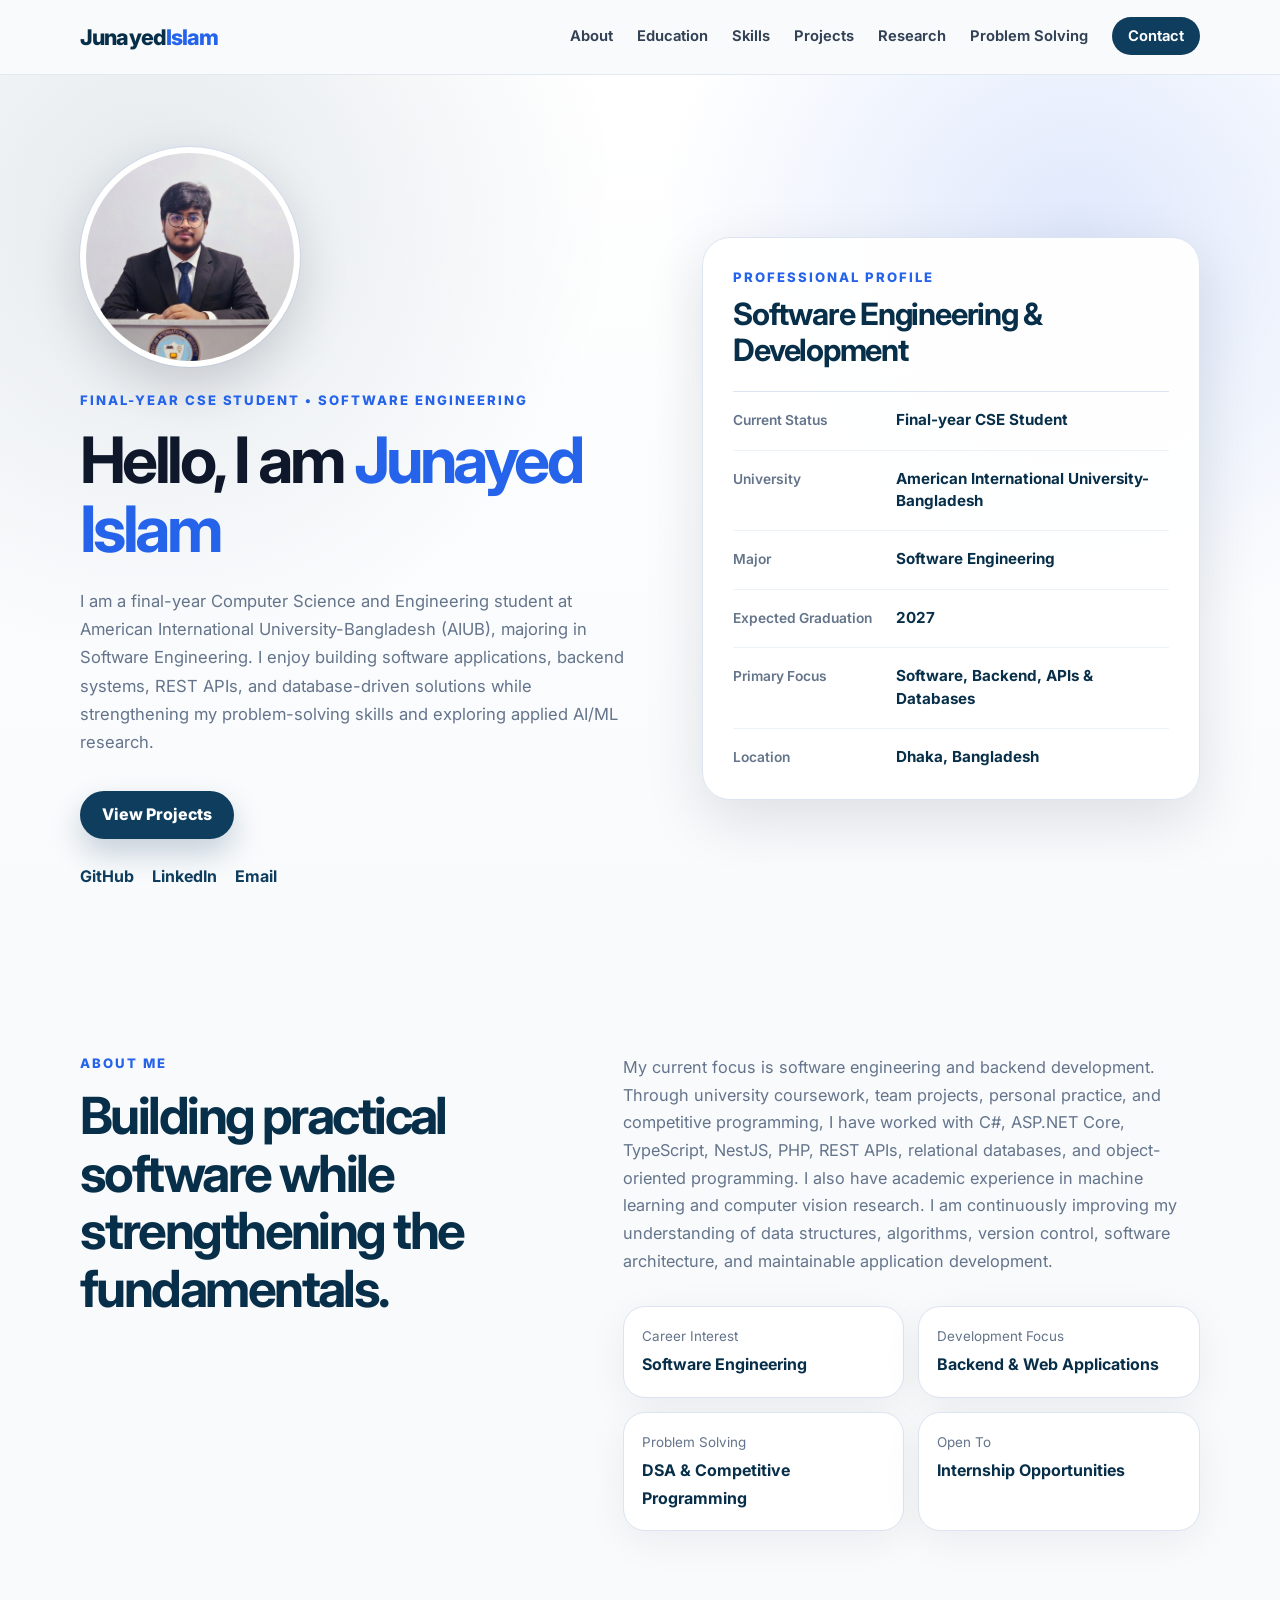
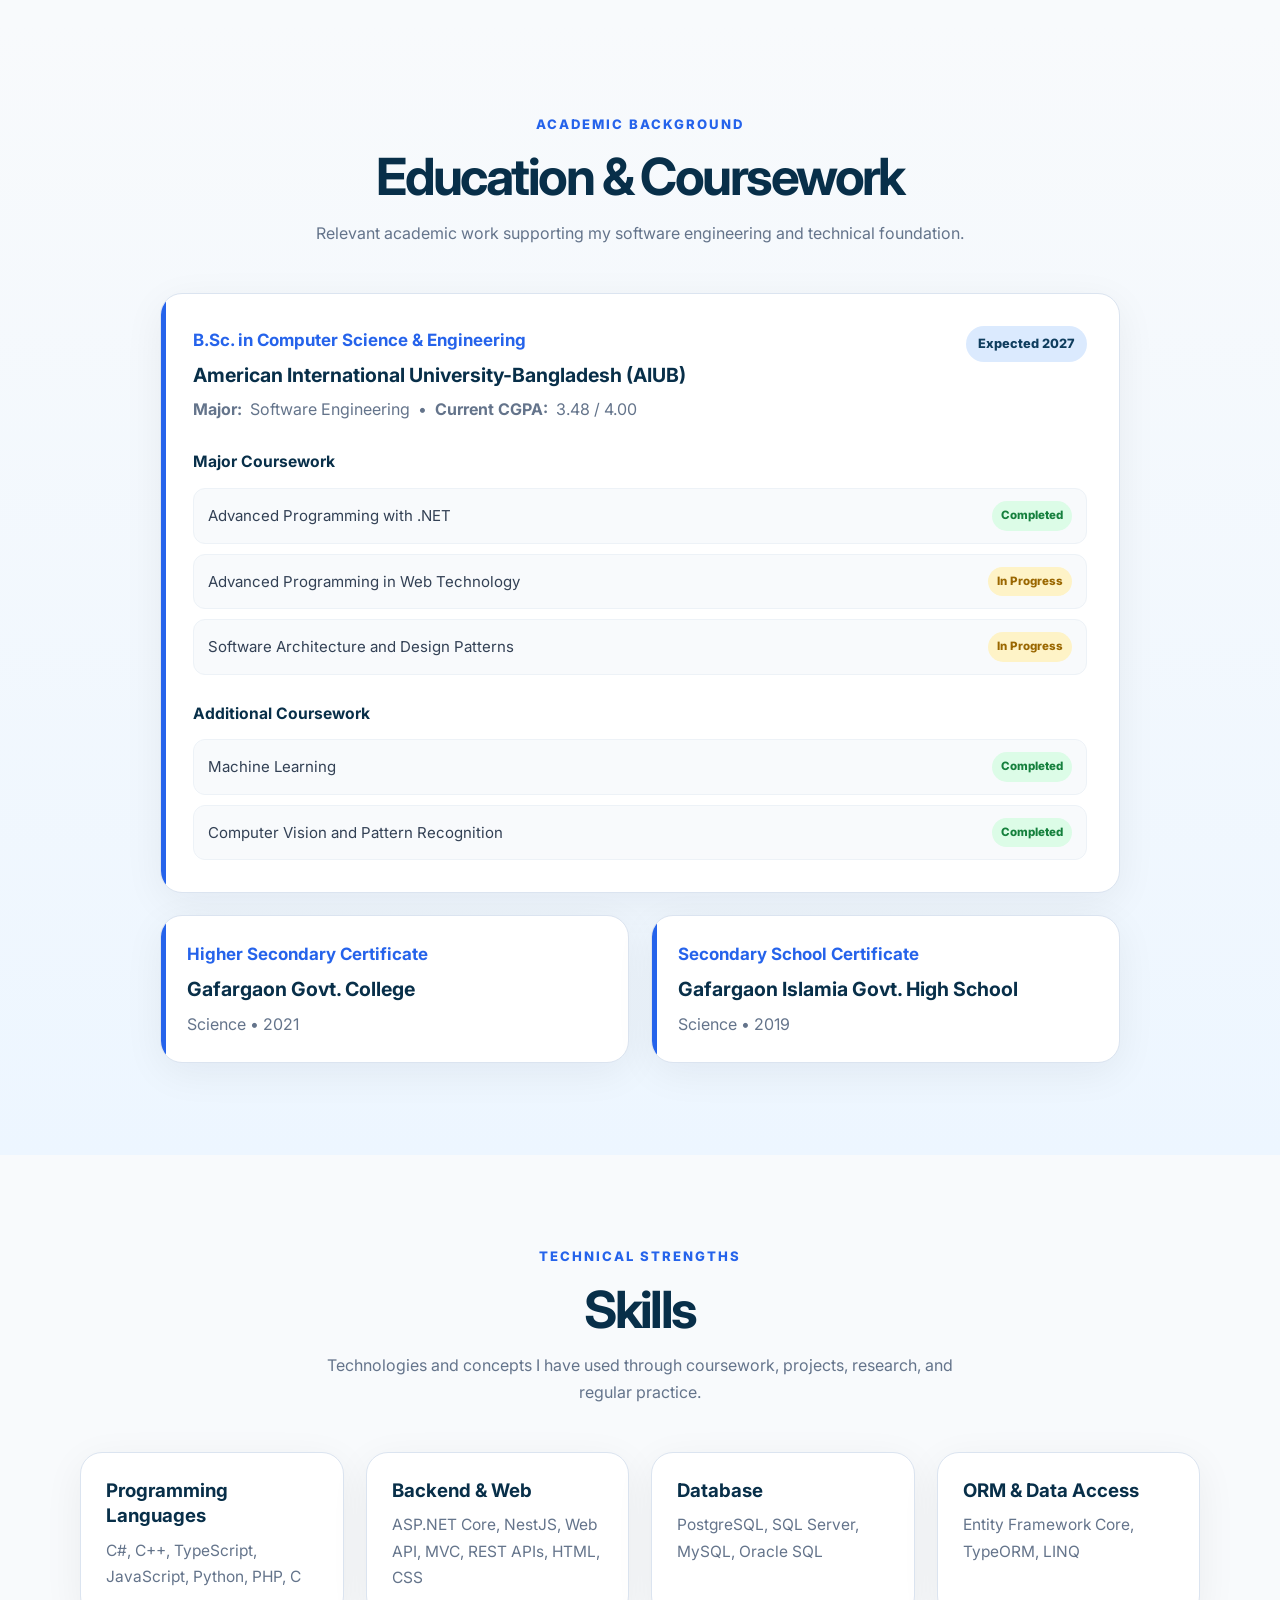
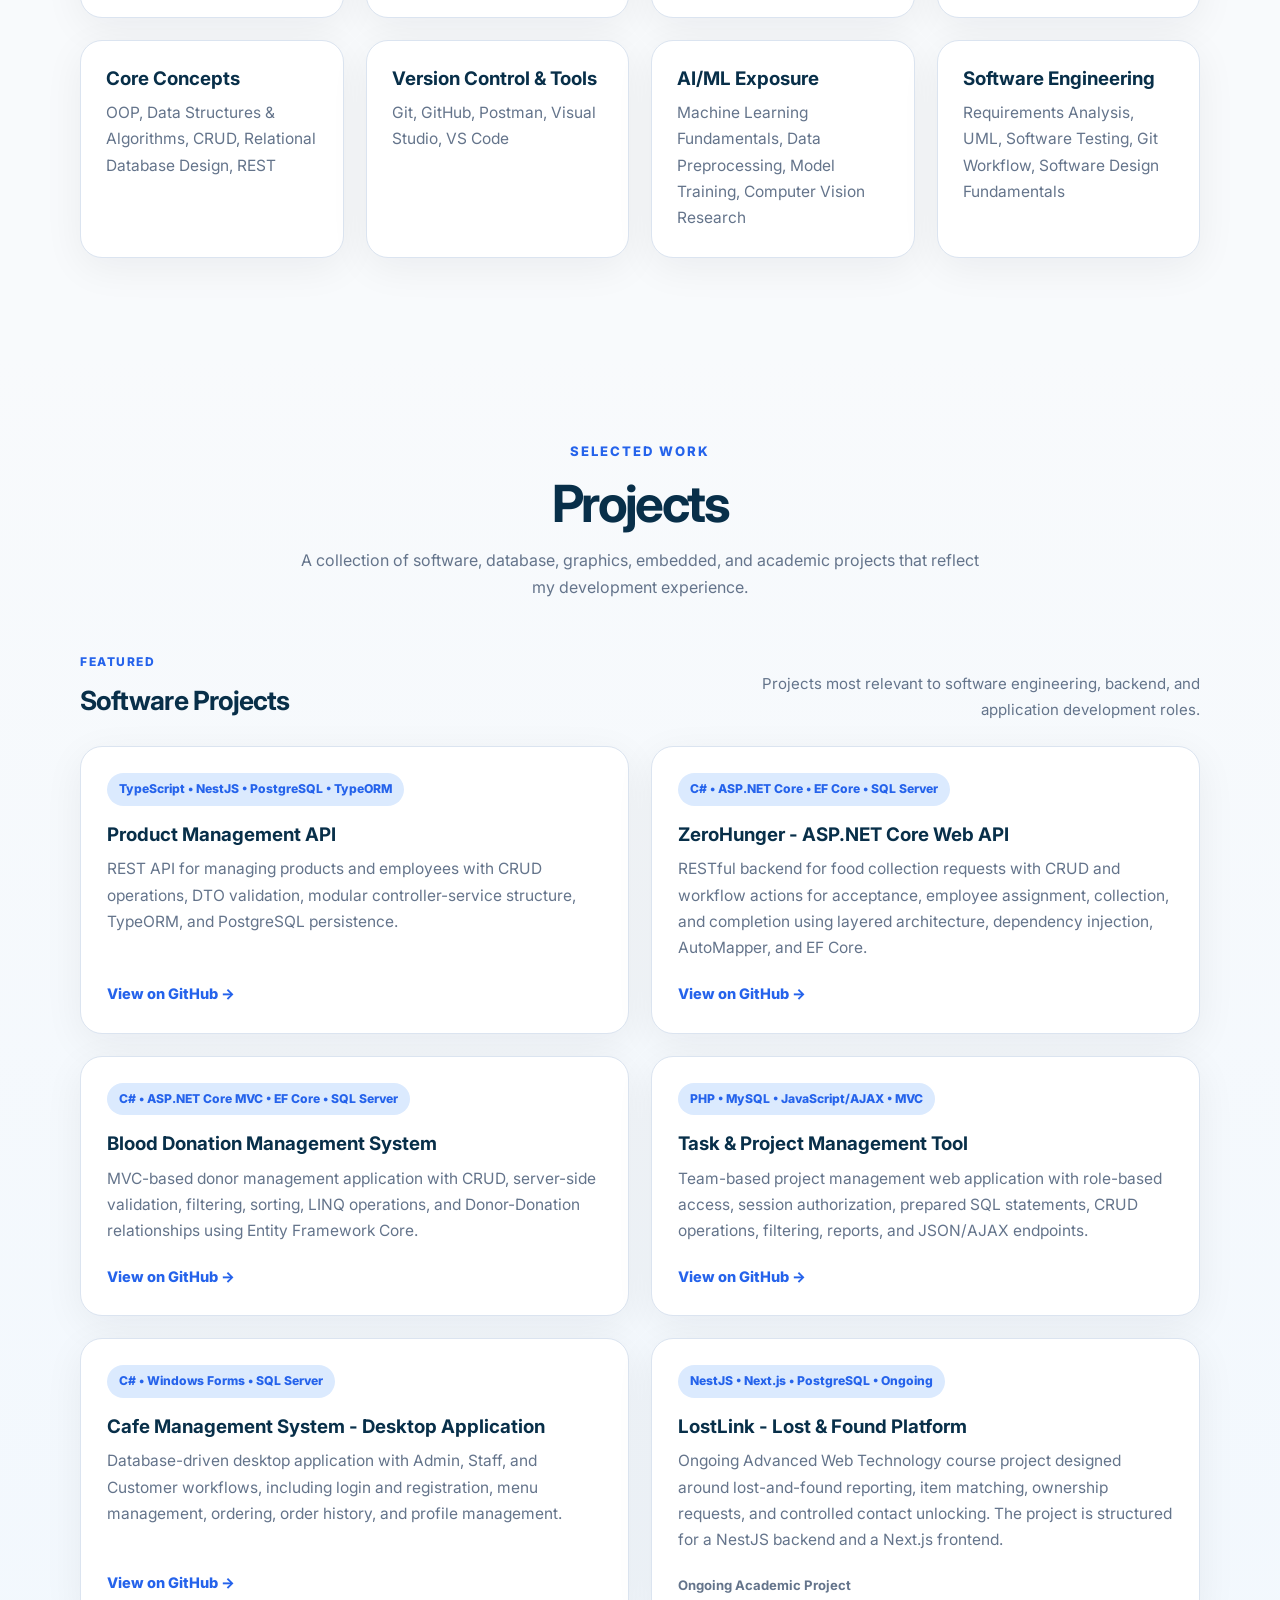
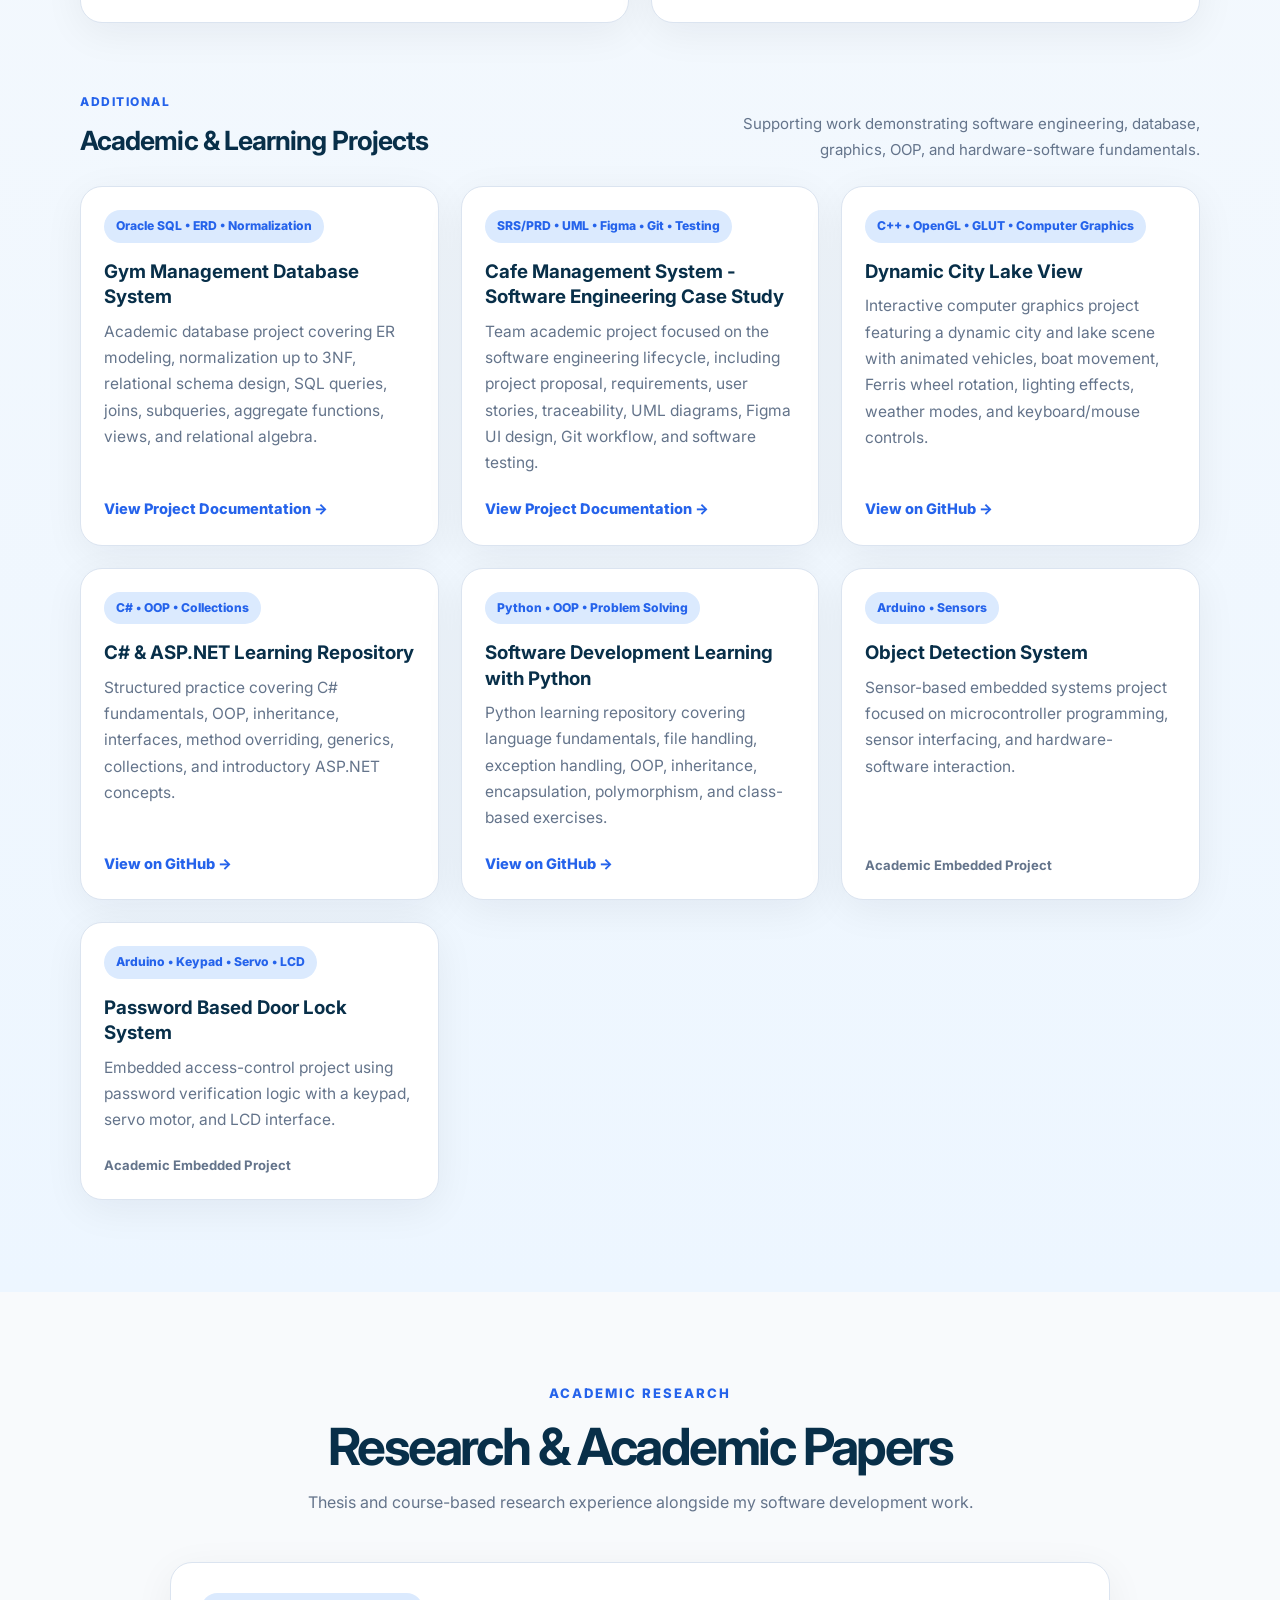
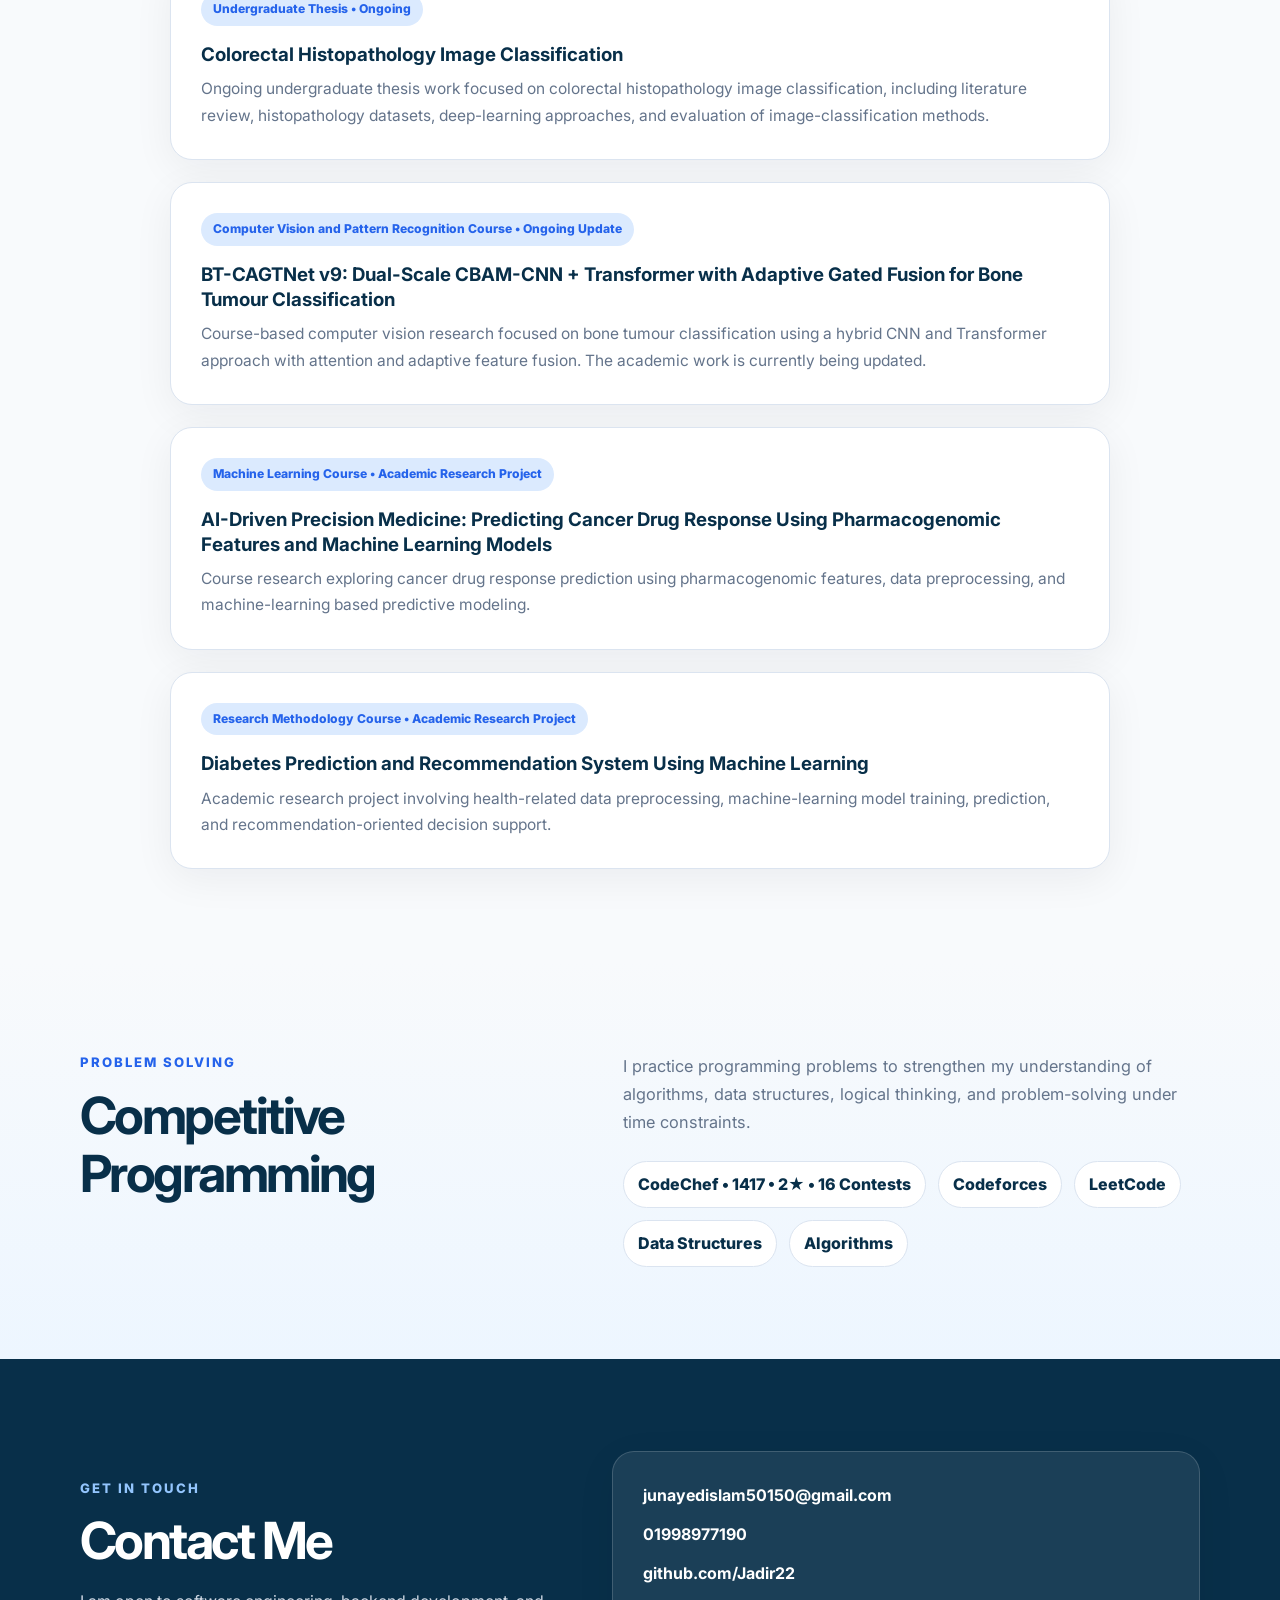
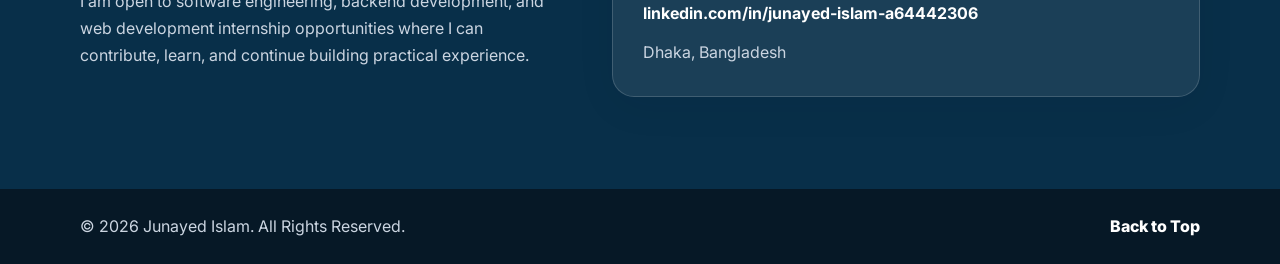
==== commit 2dba3eb7: "Revamp portfolio with updated projects, research, skills, and education" ====
--- a/index.html
+++ b/index.html
@@ -3,22 +3,22 @@
 
 <head>
   <meta charset="UTF-8">
-
   <meta name="viewport" content="width=device-width, initial-scale=1.0">
 
-  <title>Junayed Islam | E-Portfolio</title>
-
-  <meta name="description"
-    content="Professional E-Portfolio of Junayed Islam, CSE undergraduate and aspiring Software Engineer.">
-
-  <link rel="stylesheet" href="style.css">
+  <title>Junayed Islam | Software Engineering Portfolio</title>
+
+  <meta
+    name="description"
+    content="Portfolio of Junayed Islam, a final-year CSE student at AIUB focused on software engineering, backend development, databases, problem solving, and academic research."
+  >
+
+  <link rel="stylesheet" href="style.css?v=7">
   <script defer src="script.js"></script>
 </head>
 
 <body>
 
   <!-- Header -->
-
   <header class="site-header">
     <nav class="navbar container">
 
@@ -26,7 +26,12 @@
         Junayed<span>Islam</span>
       </a>
 
-      <button class="nav-toggle" type="button" aria-label="Toggle navigation" aria-expanded="false">
+      <button
+        class="nav-toggle"
+        type="button"
+        aria-label="Toggle navigation"
+        aria-expanded="false"
+      >
         <span></span>
         <span></span>
         <span></span>
@@ -38,7 +43,7 @@
         <li><a href="#skills">Skills</a></li>
         <li><a href="#projects">Projects</a></li>
         <li><a href="#research">Research</a></li>
-        <li><a href="#video">Self-Introduction Video</a></li>
+        <li><a href="#competitive">Problem Solving</a></li>
         <li><a class="nav-cta" href="#contact">Contact</a></li>
       </ul>
 
@@ -48,61 +53,56 @@
 
   <main>
 
-    <!-- Hero Section -->
-
+    <!-- Hero -->
     <section id="home" class="hero section">
-
       <div class="container hero-grid">
 
-        <!-- Left Content -->
-
         <div class="hero-content reveal">
 
-          <div class="hero-profile">
-
-            <img src="assets/profile.jpg" alt="Junayed Islam profile photo" class="hero-profile-image">
-
-            <p class="eyebrow">
-              CSE Undergraduate • Aspiring Software Engineer
-            </p>
-
-          </div>
-
+          <img
+            src="assets/profile.jpg"
+            alt="Junayed Islam profile photo"
+            class="hero-profile-image"
+          >
+
+          <p class="eyebrow">
+            Final-year CSE Student • Software Engineering
+          </p>
 
           <h1>
             Hello, I am <span>Junayed Islam</span>
           </h1>
 
-
           <p class="hero-text">
-            I am a Computer Science and Engineering undergraduate at
-            American International University-Bangladesh, majoring in
-            Software Engineering and minoring in AI/ML. I enjoy building
-            software solutions, solving programming problems, and learning
-            technologies that create real-world impact.
+            I am a final-year Computer Science and Engineering student at
+            American International University-Bangladesh (AIUB), majoring in
+            Software Engineering. I enjoy building software applications,
+            backend systems, REST APIs, and database-driven solutions while
+            strengthening my problem-solving skills and exploring applied
+            AI/ML research.
           </p>
 
-
           <div class="hero-actions">
-
             <a href="#projects" class="btn primary">
               View Projects
             </a>
-
-            <a href="assets/Junayed_Islam_CV.pdf" class="btn secondary" download>
-              Download CV
-            </a>
-
           </div>
 
-
           <div class="social-links">
 
-            <a href="https://github.com/Jadir22" target="_blank" rel="noopener noreferrer">
+            <a
+              href="https://github.com/Jadir22"
+              target="_blank"
+              rel="noopener noreferrer"
+            >
               GitHub
             </a>
 
-            <a href="https://www.linkedin.com/in/junayed-islam-a64442306" target="_blank" rel="noopener noreferrer">
+            <a
+              href="https://www.linkedin.com/in/junayed-islam-a64442306"
+              target="_blank"
+              rel="noopener noreferrer"
+            >
               LinkedIn
             </a>
 
@@ -115,102 +115,103 @@
         </div>
 
 
-        <!-- Right Video -->
-
-        <div id="video" class="hero-video reveal">
-
-          <div class="hero-video-heading">
-
-            <div>
-              <span class="video-label">
-                Self Introduction
-              </span>
-
-              <h2>Get to know me</h2>
-            </div>
-
-            <span class="video-badge">
-              Video
-            </span>
-
+        <!-- Professional Profile -->
+        <aside class="profile-card reveal">
+
+          <div class="profile-card-header">
+            <p class="eyebrow">Professional Profile</p>
+            <h2>Software Engineering &amp; Development</h2>
           </div>
 
-
-          <div class="hero-video-frame">
-
-            <iframe src="https://www.youtube.com/embed/uCozDlnHQrA" title="Junayed Islam Self Introduction Video"
-              loading="lazy"
-              allow="accelerometer; autoplay; clipboard-write; encrypted-media; gyroscope; picture-in-picture; web-share"
-              referrerpolicy="strict-origin-when-cross-origin" allowfullscreen></iframe>
-
-          </div>
-
-
-          <p class="hero-video-caption">
-            A brief introduction to my background, interests, skills,
-            and career goals.
-          </p>
-
-        </div>
-
-      </div>
-
-    </section>
-
-
-    <!-- About Section -->
-
-    <section id="about" class="section">
-
-      <div class="container two-column">
-
-        <div class="section-heading reveal">
-
-          <p class="eyebrow">
-            About Me
-          </p>
-
-          <h2>
-            Building a strong foundation in software engineering.
-          </h2>
-
-        </div>
-
-
-        <div class="section-content reveal">
-
-          <p>
-            I am focused on developing my career as a Software Engineer
-            by applying my knowledge of programming, data structures and
-            algorithms, web development, databases, machine learning,
-            and software development. I have hands-on experience through
-            academic software projects, embedded system projects, and
-            AI/ML-based research work.
-          </p>
-
-
-          <div class="quick-info">
-
-            <div>
+          <div class="profile-facts">
+
+            <div class="profile-fact">
+              <span>Current Status</span>
+              <strong>Final-year CSE Student</strong>
+            </div>
+
+            <div class="profile-fact">
+              <span>University</span>
+              <strong>American International University-Bangladesh</strong>
+            </div>
+
+            <div class="profile-fact">
+              <span>Major</span>
+              <strong>Software Engineering</strong>
+            </div>
+
+            <div class="profile-fact">
+              <span>Expected Graduation</span>
+              <strong>2027</strong>
+            </div>
+
+            <div class="profile-fact">
+              <span>Primary Focus</span>
+              <strong>Software, Backend, APIs &amp; Databases</strong>
+            </div>
+
+            <div class="profile-fact">
               <span>Location</span>
               <strong>Dhaka, Bangladesh</strong>
             </div>
 
+          </div>
+
+        </aside>
+
+      </div>
+    </section>
+
+
+    <!-- About -->
+    <section id="about" class="section">
+      <div class="container two-column">
+
+        <div class="section-heading reveal">
+
+          <p class="eyebrow">About Me</p>
+
+          <h2>
+            Building practical software while strengthening the fundamentals.
+          </h2>
+
+        </div>
+
+
+        <div class="section-content reveal">
+
+          <p>
+            My current focus is software engineering and backend development.
+            Through university coursework, team projects, personal practice,
+            and competitive programming, I have worked with C#, ASP.NET Core,
+            TypeScript, NestJS, PHP, REST APIs, relational databases, and
+            object-oriented programming. I also have academic experience in
+            machine learning and computer vision research. I am continuously
+            improving my understanding of data structures, algorithms, version
+            control, software architecture, and maintainable application
+            development.
+          </p>
+
+          <div class="quick-info">
+
             <div>
-              <span>University</span>
-              <strong>
-                American International University-Bangladesh
-              </strong>
+              <span>Career Interest</span>
+              <strong>Software Engineering</strong>
             </div>
 
             <div>
-              <span>Major</span>
-              <strong>Software Engineering</strong>
+              <span>Development Focus</span>
+              <strong>Backend &amp; Web Applications</strong>
             </div>
 
             <div>
-              <span>Minor</span>
-              <strong>AI/ML</strong>
+              <span>Problem Solving</span>
+              <strong>DSA &amp; Competitive Programming</strong>
+            </div>
+
+            <div>
+              <span>Open To</span>
+              <strong>Internship Opportunities</strong>
             </div>
 
           </div>
@@ -218,295 +219,692 @@
         </div>
 
       </div>
-
     </section>
 
 
-    <!-- Education Section -->
-
+    <!-- Education -->
     <section id="education" class="section alt">
-
       <div class="container">
 
         <div class="section-title reveal">
 
-          <p class="eyebrow">
-            Academic Background
+          <p class="eyebrow">Academic Background</p>
+
+          <h2>Education &amp; Coursework</h2>
+
+          <p>
+            Relevant academic work supporting my software engineering and
+            technical foundation.
           </p>
 
-          <h2>Education</h2>
-
         </div>
 
 
         <div class="timeline reveal">
 
-          <article class="timeline-item">
-
-            <span class="degree">
-              Bachelor of Science in Computer Science and Engineering
+          <article class="timeline-item primary-education">
+
+            <div class="education-top">
+
+              <div>
+                <span class="degree">
+                  B.Sc. in Computer Science &amp; Engineering
+                </span>
+
+                <h3>
+                  American International University-Bangladesh (AIUB)
+                </h3>
+              </div>
+
+              <span class="education-date">Expected 2027</span>
+
+            </div>
+
+
+            <p class="education-summary">
+              <strong>Major:</strong> Software Engineering
+              <span class="dot-separator">•</span>
+              <strong>Current CGPA:</strong> 3.48 / 4.00
+            </p>
+
+
+            <div class="coursework-block">
+
+              <h4>Major Coursework</h4>
+
+              <div class="course-list">
+
+                <div class="course-row">
+                  <span>Advanced Programming with .NET</span>
+                  <span class="status completed">Completed</span>
+                </div>
+
+                <div class="course-row">
+                  <span>Advanced Programming in Web Technology</span>
+                  <span class="status progress">In Progress</span>
+                </div>
+
+                <div class="course-row">
+                  <span>Software Architecture and Design Patterns</span>
+                  <span class="status progress">In Progress</span>
+                </div>
+
+              </div>
+
+            </div>
+
+
+            <div class="coursework-block">
+
+              <h4>Additional Coursework</h4>
+
+              <div class="course-list">
+
+                <div class="course-row">
+                  <span>Machine Learning</span>
+                  <span class="status completed">Completed</span>
+                </div>
+
+                <div class="course-row">
+                  <span>Computer Vision and Pattern Recognition</span>
+                  <span class="status completed">Completed</span>
+                </div>
+
+              </div>
+
+            </div>
+
+          </article>
+
+
+          <div class="education-secondary-grid">
+
+            <article class="timeline-item compact">
+
+              <span class="degree">
+                Higher Secondary Certificate
+              </span>
+
+              <h3>Gafargaon Govt. College</h3>
+
+              <p>Science • 2021</p>
+
+            </article>
+
+
+            <article class="timeline-item compact">
+
+              <span class="degree">
+                Secondary School Certificate
+              </span>
+
+              <h3>Gafargaon Islamia Govt. High School</h3>
+
+              <p>Science • 2019</p>
+
+            </article>
+
+          </div>
+
+        </div>
+
+      </div>
+    </section>
+
+
+    <!-- Skills -->
+    <section id="skills" class="section">
+      <div class="container">
+
+        <div class="section-title reveal">
+
+          <p class="eyebrow">Technical Strengths</p>
+
+          <h2>Skills</h2>
+
+          <p>
+            Technologies and concepts I have used through coursework,
+            projects, research, and regular practice.
+          </p>
+
+        </div>
+
+
+        <div class="skills-grid reveal">
+
+          <article class="skill-card">
+            <h3>Programming Languages</h3>
+            <p>C#, C++, TypeScript, JavaScript, Python, PHP, C</p>
+          </article>
+
+          <article class="skill-card">
+            <h3>Backend &amp; Web</h3>
+            <p>ASP.NET Core, NestJS, Web API, MVC, REST APIs, HTML, CSS</p>
+          </article>
+
+          <article class="skill-card">
+            <h3>Database</h3>
+            <p>PostgreSQL, SQL Server, MySQL, Oracle SQL</p>
+          </article>
+
+          <article class="skill-card">
+            <h3>ORM &amp; Data Access</h3>
+            <p>Entity Framework Core, TypeORM, LINQ</p>
+          </article>
+
+          <article class="skill-card">
+            <h3>Core Concepts</h3>
+            <p>
+              OOP, Data Structures &amp; Algorithms, CRUD,
+              Relational Database Design, REST
+            </p>
+          </article>
+
+          <article class="skill-card">
+            <h3>Version Control &amp; Tools</h3>
+            <p>Git, GitHub, Postman, Visual Studio, VS Code</p>
+          </article>
+
+          <article class="skill-card">
+            <h3>AI/ML Exposure</h3>
+            <p>
+              Machine Learning Fundamentals, Data Preprocessing,
+              Model Training, Computer Vision Research
+            </p>
+          </article>
+
+          <article class="skill-card">
+            <h3>Software Engineering</h3>
+            <p>
+              Requirements Analysis, UML, Software Testing,
+              Git Workflow, Software Design Fundamentals
+            </p>
+          </article>
+
+        </div>
+
+      </div>
+    </section>
+
+
+    <!-- Projects -->
+    <section id="projects" class="section alt">
+      <div class="container">
+
+        <div class="section-title reveal">
+
+          <p class="eyebrow">Selected Work</p>
+
+          <h2>Projects</h2>
+
+          <p>
+            A collection of software, database, graphics, embedded,
+            and academic projects that reflect my development experience.
+          </p>
+
+        </div>
+
+
+        <!-- Featured Software Projects -->
+        <div class="project-group reveal">
+
+          <div class="project-group-heading">
+
+            <div>
+              <span class="group-label">Featured</span>
+              <h3>Software Projects</h3>
+            </div>
+
+            <p>
+              Projects most relevant to software engineering,
+              backend, and application development roles.
+            </p>
+
+          </div>
+
+
+          <div class="project-grid">
+
+            <article class="project-card">
+
+              <div class="project-tag">
+                TypeScript • NestJS • PostgreSQL • TypeORM
+              </div>
+
+              <h3>Product Management API</h3>
+
+              <p>
+                REST API for managing products and employees with CRUD
+                operations, DTO validation, modular controller-service
+                structure, TypeORM, and PostgreSQL persistence.
+              </p>
+
+              <a
+                class="project-link"
+                href="https://github.com/Jadir22/Advance-Programming-in-Web-Technology-Fall-26-27-/tree/main/Midterm/Lab%20task%201/product-management-api"
+                target="_blank"
+                rel="noopener noreferrer"
+              >
+                View on GitHub →
+              </a>
+
+            </article>
+
+
+            <article class="project-card">
+
+              <div class="project-tag">
+                C# • ASP.NET Core • EF Core • SQL Server
+              </div>
+
+              <h3>ZeroHunger - ASP.NET Core Web API</h3>
+
+              <p>
+                RESTful backend for food collection requests with CRUD and
+                workflow actions for acceptance, employee assignment,
+                collection, and completion using layered architecture,
+                dependency injection, AutoMapper, and EF Core.
+              </p>
+
+              <a
+                class="project-link"
+                href="https://github.com/Jadir22/ZeroHunger_-ASP.NET_assignment-"
+                target="_blank"
+                rel="noopener noreferrer"
+              >
+                View on GitHub →
+              </a>
+
+            </article>
+
+
+            <article class="project-card">
+
+              <div class="project-tag">
+                C# • ASP.NET Core MVC • EF Core • SQL Server
+              </div>
+
+              <h3>Blood Donation Management System</h3>
+
+              <p>
+                MVC-based donor management application with CRUD,
+                server-side validation, filtering, sorting, LINQ operations,
+                and Donor-Donation relationships using Entity Framework Core.
+              </p>
+
+              <a
+                class="project-link"
+                href="https://github.com/Jadir22/BloodDonationManagementSystem"
+                target="_blank"
+                rel="noopener noreferrer"
+              >
+                View on GitHub →
+              </a>
+
+            </article>
+
+
+            <article class="project-card">
+
+              <div class="project-tag">
+                PHP • MySQL • JavaScript/AJAX • MVC
+              </div>
+
+              <h3>Task &amp; Project Management Tool</h3>
+
+              <p>
+                Team-based project management web application with
+                role-based access, session authorization, prepared SQL
+                statements, CRUD operations, filtering, reports, and
+                JSON/AJAX endpoints.
+              </p>
+
+              <a
+                class="project-link"
+                href="https://github.com/Jadir22/task-project-management-tool"
+                target="_blank"
+                rel="noopener noreferrer"
+              >
+                View on GitHub →
+              </a>
+
+            </article>
+
+
+            <article class="project-card">
+
+              <div class="project-tag">
+                C# • Windows Forms • SQL Server
+              </div>
+
+              <h3>Cafe Management System - Desktop Application</h3>
+
+              <p>
+                Database-driven desktop application with Admin, Staff,
+                and Customer workflows, including login and registration,
+                menu management, ordering, order history, and profile
+                management.
+              </p>
+
+              <a
+                class="project-link"
+                href="https://github.com/Jadir22/OOP_2_Project_-C_Sharp-"
+                target="_blank"
+                rel="noopener noreferrer"
+              >
+                View on GitHub →
+              </a>
+
+            </article>
+
+
+            <article class="project-card">
+
+              <div class="project-tag">
+                NestJS • Next.js • PostgreSQL • Ongoing
+              </div>
+
+              <h3>LostLink - Lost &amp; Found Platform</h3>
+
+              <p>
+                Ongoing Advanced Web Technology course project designed
+                around lost-and-found reporting, item matching, ownership
+                requests, and controlled contact unlocking. The project is
+                structured for a NestJS backend and a Next.js frontend.
+              </p>
+
+              <span class="project-note">
+                Ongoing Academic Project
+              </span>
+
+            </article>
+
+          </div>
+
+        </div>
+
+
+        <!-- Additional Projects -->
+        <div class="project-group additional-projects reveal">
+
+          <div class="project-group-heading">
+
+            <div>
+              <span class="group-label">Additional</span>
+              <h3>Academic &amp; Learning Projects</h3>
+            </div>
+
+            <p>
+              Supporting work demonstrating software engineering,
+              database, graphics, OOP, and hardware-software fundamentals.
+            </p>
+
+          </div>
+
+
+          <div class="additional-project-grid">
+
+            <article class="project-card compact-project">
+
+              <div class="project-tag">
+                Oracle SQL • ERD • Normalization
+              </div>
+
+              <h3>Gym Management Database System</h3>
+
+              <p>
+                Academic database project covering ER modeling,
+                normalization up to 3NF, relational schema design,
+                SQL queries, joins, subqueries, aggregate functions,
+                views, and relational algebra.
+              </p>
+
+              <a
+                class="project-link"
+                href="assets/Gym_Management_System_Database_Project.pdf"
+                target="_blank"
+                rel="noopener noreferrer"
+              >
+                View Project Documentation →
+              </a>
+
+            </article>
+
+
+            <article class="project-card compact-project">
+
+              <div class="project-tag">
+                SRS/PRD • UML • Figma • Git • Testing
+              </div>
+
+              <h3>Cafe Management System - Software Engineering Case Study</h3>
+
+              <p>
+                Team academic project focused on the software engineering
+                lifecycle, including project proposal, requirements,
+                user stories, traceability, UML diagrams, Figma UI design,
+                Git workflow, and software testing.
+              </p>
+
+              <a
+                class="project-link"
+                href="assets/SE_Cafe_Management_System_Software_Engineering_Project.pdf"
+                target="_blank"
+                rel="noopener noreferrer"
+              >
+                View Project Documentation →
+              </a>
+
+            </article>
+
+
+            <article class="project-card compact-project">
+
+              <div class="project-tag">
+                C++ • OpenGL • GLUT • Computer Graphics
+              </div>
+
+              <h3>Dynamic City Lake View</h3>
+
+              <p>
+                Interactive computer graphics project featuring a dynamic
+                city and lake scene with animated vehicles, boat movement,
+                Ferris wheel rotation, lighting effects, weather modes,
+                and keyboard/mouse controls.
+              </p>
+
+              <a
+                class="project-link"
+                href="https://github.com/Jadir22/Computer-Graphics-Project"
+                target="_blank"
+                rel="noopener noreferrer"
+              >
+                View on GitHub →
+              </a>
+
+            </article>
+
+
+            <article class="project-card compact-project">
+
+              <div class="project-tag">
+                C# • OOP • Collections
+              </div>
+
+              <h3>C# &amp; ASP.NET Learning Repository</h3>
+
+              <p>
+                Structured practice covering C# fundamentals, OOP,
+                inheritance, interfaces, method overriding, generics,
+                collections, and introductory ASP.NET concepts.
+              </p>
+
+              <a
+                class="project-link"
+                href="https://github.com/Jadir22/ASP.NET-Learning"
+                target="_blank"
+                rel="noopener noreferrer"
+              >
+                View on GitHub →
+              </a>
+
+            </article>
+
+
+            <article class="project-card compact-project">
+
+              <div class="project-tag">
+                Python • OOP • Problem Solving
+              </div>
+
+              <h3>Software Development Learning with Python</h3>
+
+              <p>
+                Python learning repository covering language fundamentals,
+                file handling, exception handling, OOP, inheritance,
+                encapsulation, polymorphism, and class-based exercises.
+              </p>
+
+              <a
+                class="project-link"
+                href="https://github.com/Jadir22/Software_Development_Learning_with_Python"
+                target="_blank"
+                rel="noopener noreferrer"
+              >
+                View on GitHub →
+              </a>
+
+            </article>
+
+
+            <article class="project-card compact-project">
+
+              <div class="project-tag">
+                Arduino • Sensors
+              </div>
+
+              <h3>Object Detection System</h3>
+
+              <p>
+                Sensor-based embedded systems project focused on
+                microcontroller programming, sensor interfacing,
+                and hardware-software interaction.
+              </p>
+
+              <span class="project-note">
+                Academic Embedded Project
+              </span>
+
+            </article>
+
+
+            <article class="project-card compact-project">
+
+              <div class="project-tag">
+                Arduino • Keypad • Servo • LCD
+              </div>
+
+              <h3>Password Based Door Lock System</h3>
+
+              <p>
+                Embedded access-control project using password verification
+                logic with a keypad, servo motor, and LCD interface.
+              </p>
+
+              <span class="project-note">
+                Academic Embedded Project
+              </span>
+
+            </article>
+
+          </div>
+
+        </div>
+
+      </div>
+    </section>
+
+
+    <!-- Research -->
+    <section id="research" class="section">
+      <div class="container">
+
+        <div class="section-title reveal">
+
+          <p class="eyebrow">Academic Research</p>
+
+          <h2>Research &amp; Academic Papers</h2>
+
+          <p>
+            Thesis and course-based research experience alongside my
+            software development work.
+          </p>
+
+        </div>
+
+
+        <div class="research-list reveal">
+
+          <article>
+
+            <span>Undergraduate Thesis • Ongoing</span>
+
+            <h3>
+              Colorectal Histopathology Image Classification
+            </h3>
+
+            <p>
+              Ongoing undergraduate thesis work focused on colorectal
+              histopathology image classification, including literature
+              review, histopathology datasets, deep-learning approaches,
+              and evaluation of image-classification methods.
+            </p>
+
+          </article>
+
+
+          <article>
+
+            <span>
+              Computer Vision and Pattern Recognition Course • Ongoing Update
             </span>
 
             <h3>
-              American International University-Bangladesh
+              BT-CAGTNet v9: Dual-Scale CBAM-CNN + Transformer with
+              Adaptive Gated Fusion for Bone Tumour Classification
             </h3>
 
-            <ul>
-              <li>2023 to 2027 (Expected Year of Graduation)</li>
-
-              <li>Major: Software Engineering</li>
-
-              <li>
-                Minor: Artificial Intelligence and Machine Learning
-              </li>
-            </ul>
-
-          </article>
-
-
-          <article class="timeline-item">
-
-            <span class="degree">
-              Higher Secondary Certificate
-            </span>
-
-            <h3>Gafargaon Govt. College</h3>
-
-            <p>Gafargaon, Mymensingh</p>
-
-            <ul>
-              <li>Group: Science</li>
-              <li>Year: 2021</li>
-            </ul>
-
-          </article>
-
-
-          <article class="timeline-item">
-
-            <span class="degree">
-              Secondary School Certificate
-            </span>
+            <p>
+              Course-based computer vision research focused on bone tumour
+              classification using a hybrid CNN and Transformer approach
+              with attention and adaptive feature fusion. The academic work
+              is currently being updated.
+            </p>
+
+          </article>
+
+
+          <article>
+
+            <span>Machine Learning Course • Academic Research Project</span>
 
             <h3>
-              Gafargaon Islamia Govt. High School
+              AI-Driven Precision Medicine: Predicting Cancer Drug Response
+              Using Pharmacogenomic Features and Machine Learning Models
             </h3>
 
-            <p>Gafargaon, Mymensingh</p>
-
-            <ul>
-              <li>Group: Science</li>
-              <li>Year: 2019</li>
-            </ul>
-
-          </article>
-
-        </div>
-
-      </div>
-
-    </section>
-
-
-    <!-- Skills Section -->
-
-    <section id="skills" class="section">
-
-      <div class="container">
-
-        <div class="section-title reveal">
-
-          <p class="eyebrow">
-            Technical Strengths
-          </p>
-
-          <h2>Skills</h2>
-
-        </div>
-
-
-        <div class="skills-grid reveal">
-
-          <div class="skill-card">
-            <h3>Programming Languages</h3>
-            <p>C, C++, C#, Python, JavaScript, PHP</p>
-          </div>
-
-          <div class="skill-card">
-            <h3>Web Development</h3>
-            <p>HTML, CSS, JavaScript, PHP, ASP.NET Core</p>
-          </div>
-
-          <div class="skill-card">
-            <h3>Database</h3>
-            <p>SQL Server, Database Management</p>
-          </div>
-
-          <div class="skill-card">
-            <h3>AI/ML</h3>
-
             <p>
-              Machine Learning Basics, Data Preprocessing,
-              Model Training, Prediction, Python for ML
+              Course research exploring cancer drug response prediction
+              using pharmacogenomic features, data preprocessing, and
+              machine-learning based predictive modeling.
             </p>
-          </div>
-
-          <div class="skill-card">
-            <h3>Tools &amp; Platforms</h3>
-            <p>Git, GitHub, Visual Studio</p>
-          </div>
-
-          <div class="skill-card">
-            <h3>Core Skills</h3>
-
-            <p>
-              Data Structures and Algorithms, Problem Solving,
-              Critical Thinking, Software Development
-            </p>
-          </div>
-
-        </div>
-
-      </div>
-
-    </section>
-
-
-    <!-- Projects Section -->
-
-    <section id="projects" class="section alt">
-
-      <div class="container">
-
-        <div class="section-title reveal">
-
-          <p class="eyebrow">
-            Academic Work
-          </p>
-
-          <h2>Projects</h2>
-
-        </div>
-
-
-        <div class="project-grid">
-
-          <article class="project-card reveal">
-
-            <div class="project-tag">
-              C# • Windows Forms
-            </div>
-
-            <h3>Cafe Management System</h3>
-
-            <p>
-              A desktop-based cafe management system developed using
-              C# Windows Forms. It helped me practice form design,
-              event handling, data management, and application logic.
-            </p>
-
-          </article>
-
-
-          <article class="project-card reveal">
-
-            <div class="project-tag">
-              HTML • CSS • JavaScript • PHP
-            </div>
-
-            <h3>Task &amp; Project Management Tool</h3>
-
-            <p>
-              A web-based tool for organizing tasks and managing
-              project-related activities. I worked on frontend design,
-              user interaction, validation, and backend processing.
-            </p>
-
-          </article>
-
-
-          <article class="project-card reveal">
-
-            <div class="project-tag">
-              Arduino • Sensors
-            </div>
-
-            <h3>Object Detection System</h3>
-
-            <p>
-              A sensor-based embedded system project using Arduino,
-              microcontroller, and sensors. It improved my understanding
-              of sensor interfacing and hardware-software interaction.
-            </p>
-
-          </article>
-
-
-          <article class="project-card reveal">
-
-            <div class="project-tag">
-              Arduino • Keypad • Servo • LCD
-            </div>
-
-            <h3>Password Based Door Lock System</h3>
-
-            <p>
-              An embedded access-control system using Arduino, keypad,
-              servo motor, and LCD. It used password verification logic
-              to unlock or keep the door locked.
-            </p>
-
-          </article>
-
-        </div>
-
-      </div>
-
-    </section>
-
-
-    <!-- Research Section -->
-
-    <section id="research" class="section">
-
-      <div class="container">
-
-        <div class="section-title reveal">
-
-          <p class="eyebrow">
-            AI/ML Experience
-          </p>
-
-          <h2>Research Work</h2>
-
-        </div>
-
-
-        <div class="research-list reveal">
+
+          </article>
+
 
           <article>
 
-            <span>Unpublished Research Work</span>
-
-            <h3>
-              AI-Driven Precision Medicine: Predicting Cancer Drug
-              Response Using Pharmacogenomic Features and Machine
-              Learning Models
-            </h3>
-
-            <p>
-              Worked on a machine learning-based research project
-              focused on predicting cancer drug response using
-              pharmacogenomic features and exploring AI applications
-              in precision medicine.
-            </p>
-
-          </article>
-
-
-          <article>
-
-            <span>Unpublished Research Work</span>
+            <span>Research Methodology Course • Academic Research Project</span>
 
             <h3>
               Diabetes Prediction and Recommendation System Using
@@ -514,10 +912,9 @@
             </h3>
 
             <p>
-              Developed a machine learning-based system for diabetes
-              prediction using health-related data, including data
-              preprocessing, model training, prediction, and
-              recommendation-based decision support.
+              Academic research project involving health-related data
+              preprocessing, machine-learning model training, prediction,
+              and recommendation-oriented decision support.
             </p>
 
           </article>
@@ -525,69 +922,81 @@
         </div>
 
       </div>
-
     </section>
 
 
     <!-- Competitive Programming -->
-
     <section id="competitive" class="section alt">
-
       <div class="container two-column">
 
         <div class="section-heading reveal">
 
-          <p class="eyebrow">
-            Problem Solving
+          <p class="eyebrow">Problem Solving</p>
+
+          <h2>Competitive Programming</h2>
+
+        </div>
+
+
+        <div class="section-content reveal">
+
+          <p>
+            I practice programming problems to strengthen my understanding
+            of algorithms, data structures, logical thinking, and
+            problem-solving under time constraints.
           </p>
 
-          <h2>Competitive Programming</h2>
-
-        </div>
-
-
-        <div class="section-content reveal">
+          <div class="badges">
+
+            <a
+              href="https://www.codechef.com/users/jadir150"
+              target="_blank"
+              rel="noopener noreferrer"
+            >
+              CodeChef • 1417 • 2★ • 16 Contests
+            </a>
+
+            <a
+              href="https://codeforces.com/profile/Jadir"
+              target="_blank"
+              rel="noopener noreferrer"
+            >
+              Codeforces
+            </a>
+
+            <a
+              href="https://leetcode.com/u/junayed150/"
+              target="_blank"
+              rel="noopener noreferrer"
+            >
+              LeetCode
+            </a>
+
+            <span>Data Structures</span>
+            <span>Algorithms</span>
+
+          </div>
+
+        </div>
+
+      </div>
+    </section>
+
+
+    <!-- Contact -->
+    <section id="contact" class="section contact-section">
+      <div class="container contact-grid">
+
+        <div class="reveal">
+
+          <p class="eyebrow">Get in Touch</p>
+
+          <h2>Contact Me</h2>
 
           <p>
-            I regularly solve programming problems on Codeforces and
-            CodeChef to improve my logical thinking, algorithmic
-            understanding, and ability to solve problems under time
-            constraints.
-          </p>
-
-
-          <div class="badges">
-            <span>Codeforces</span>
-            <span>CodeChef</span>
-            <span>Algorithms</span>
-            <span>Data Structures</span>
-          </div>
-
-        </div>
-
-      </div>
-
-    </section>
-
-
-    <!-- Contact Section -->
-
-    <section id="contact" class="section contact-section">
-
-      <div class="container contact-grid">
-
-        <div class="reveal">
-
-          <p class="eyebrow">
-            Get in Touch
-          </p>
-
-          <h2>Contact Me</h2>
-
-          <p>
-            I am open to internship opportunities, software engineering
-            roles, academic collaboration, and project-based learning
-            opportunities.
+            I am open to software engineering, backend development,
+            and web development internship opportunities where I can
+            contribute, learn, and continue building practical experience.
           </p>
 
         </div>
@@ -603,46 +1012,44 @@
             01998977190
           </a>
 
-          <a href="https://github.com/Jadir22" target="_blank" rel="noopener noreferrer">
+          <a
+            href="https://github.com/Jadir22"
+            target="_blank"
+            rel="noopener noreferrer"
+          >
             github.com/Jadir22
           </a>
 
-          <a href="https://www.linkedin.com/in/junayed-islam-a64442306" target="_blank" rel="noopener noreferrer">
+          <a
+            href="https://www.linkedin.com/in/junayed-islam-a64442306"
+            target="_blank"
+            rel="noopener noreferrer"
+          >
             linkedin.com/in/junayed-islam-a64442306
           </a>
 
-          <p>
-            House No. 17, Road 5, C Block,
-            Bashundhara R/A, Dhaka
-          </p>
+          <p>Dhaka, Bangladesh</p>
 
         </div>
 
       </div>
-
     </section>
 
   </main>
 
 
   <!-- Footer -->
-
   <footer class="footer">
-
     <div class="container">
 
-      <p>
-        © 2026 Junayed Islam. All Rights Reserved.
-      </p>
+      <p>© 2026 Junayed Islam. All Rights Reserved.</p>
 
       <a href="#home">
         Back to Top
       </a>
 
     </div>
-
   </footer>
 
 </body>
-
-</html>+</html>
--- a/style.css
+++ b/style.css
@@ -17,7 +17,12 @@
   --accent: #2563eb;
   --accent-soft: #dbeafe;
   --border: #dbe4f0;
+  --success: #15803d;
+  --success-soft: #dcfce7;
+  --progress: #9a6700;
+  --progress-soft: #fef3c7;
   --shadow: 0 20px 60px rgba(15, 23, 42, 0.12);
+  --soft-shadow: 0 10px 40px rgba(15, 23, 42, 0.06);
   --radius: 22px;
 }
 
@@ -39,8 +44,8 @@
 
 body {
   font-family: "Inter", Arial, sans-serif;
+  color: var(--text);
   background: var(--bg);
-  color: var(--text);
   line-height: 1.7;
 }
 
@@ -60,7 +65,7 @@
 
 
 /* =========================================
-   COMMON LAYOUT
+   COMMON
 ========================================= */
 
 .container {
@@ -84,11 +89,45 @@
 .eyebrow {
   margin-bottom: 14px;
   color: var(--accent);
-  font-size: 0.88rem;
+  font-size: 0.82rem;
   font-weight: 800;
   line-height: 1.5;
-  letter-spacing: 0.16em;
+  letter-spacing: 0.15em;
   text-transform: uppercase;
+}
+
+.section-title {
+  max-width: 760px;
+  margin: 0 auto 46px;
+  text-align: center;
+}
+
+.section-title h2,
+.section-heading h2,
+.contact-section h2 {
+  color: var(--primary-dark);
+  font-size: clamp(2rem, 4vw, 3.35rem);
+  line-height: 1.12;
+  letter-spacing: -0.05em;
+}
+
+.section-title p:not(.eyebrow) {
+  max-width: 680px;
+  margin: 14px auto 0;
+  color: var(--muted);
+  font-size: 1rem;
+}
+
+.two-column {
+  display: grid;
+  grid-template-columns: 0.9fr 1.1fr;
+  align-items: start;
+  gap: 70px;
+}
+
+.section-content p {
+  color: var(--muted);
+  font-size: 1.02rem;
 }
 
 
@@ -100,7 +139,7 @@
   position: sticky;
   top: 0;
   z-index: 1000;
-  background: rgba(248, 250, 252, 0.9);
+  background: rgba(248, 250, 252, 0.92);
   border-bottom: 1px solid rgba(219, 228, 240, 0.8);
   backdrop-filter: blur(18px);
 }
@@ -109,7 +148,7 @@
   display: flex;
   align-items: center;
   justify-content: space-between;
-  height: 74px;
+  min-height: 74px;
 }
 
 .logo {
@@ -126,9 +165,9 @@
 .nav-menu {
   display: flex;
   align-items: center;
-  gap: 26px;
+  gap: 24px;
   color: #334155;
-  font-size: 0.95rem;
+  font-size: 0.92rem;
   font-weight: 650;
   list-style: none;
 }
@@ -174,16 +213,16 @@
   display: flex;
   align-items: center;
   min-height: calc(100vh - 74px);
-  padding: 68px 0;
+  padding: 72px 0;
   background:
     radial-gradient(
-      circle at 82% 18%,
-      rgba(37, 99, 235, 0.16),
+      circle at 84% 18%,
+      rgba(37, 99, 235, 0.14),
       transparent 32%
     ),
     radial-gradient(
-      circle at 12% 16%,
-      rgba(15, 61, 94, 0.12),
+      circle at 12% 14%,
+      rgba(15, 61, 94, 0.11),
       transparent 34%
     ),
     linear-gradient(
@@ -195,66 +234,45 @@
 
 .hero-grid {
   display: grid;
-  grid-template-columns:
-    minmax(0, 1.05fr)
-    minmax(400px, 0.95fr);
+  grid-template-columns: minmax(0, 1.05fr) minmax(360px, 0.95fr);
   align-items: center;
-  gap: 68px;
+  gap: 72px;
 }
 
 .hero-content {
   min-width: 0;
 }
 
-.hero-profile {
-  display: flex;
-  flex-direction: column;
-  align-items: flex-start;
-  margin-bottom: 20px;
-}
-
 .hero-profile-image {
-  width: 250px;
-  height: 250px;
-  margin-bottom: 21px;
+  width: 220px;
+  height: 220px;
+  margin-bottom: 24px;
   object-fit: cover;
   object-position: center top;
   background: #ffffff;
   border: 6px solid #ffffff;
   border-radius: 50%;
   box-shadow:
-    0 20px 50px rgba(15, 23, 42, 0.18),
+    0 20px 50px rgba(15, 23, 42, 0.17),
     0 0 0 1px rgba(37, 99, 235, 0.08);
 }
 
-.hero-profile .eyebrow {
-  margin: 0;
-}
-
-.hero h1,
-.section-heading h2,
-.section-title h2,
-.contact-section h2 {
-  line-height: 1.1;
+.hero h1 {
+  max-width: 760px;
+  margin-bottom: 24px;
+  font-size: clamp(2.75rem, 5vw, 4.9rem);
+  line-height: 1.08;
   letter-spacing: -0.055em;
-}
-
-.hero h1 {
-  margin-bottom: 24px;
-  font-size: clamp(2.7rem, 5vw, 4.8rem);
 }
 
 .hero h1 span {
   color: var(--accent);
 }
 
-.hero-text,
-.section-content p,
-.skill-card p,
-.project-card p,
-.research-list p {
+.hero-text {
+  max-width: 720px;
   color: var(--muted);
-  font-size: 1.02rem;
+  font-size: 1.04rem;
 }
 
 .hero-actions {
@@ -284,13 +302,7 @@
 .btn.primary {
   color: #ffffff;
   background: var(--primary);
-  box-shadow: 0 14px 30px rgba(15, 61, 94, 0.25);
-}
-
-.btn.secondary {
-  color: var(--primary);
-  background: #ffffff;
-  border: 1px solid var(--border);
+  box-shadow: 0 14px 30px rgba(15, 61, 94, 0.22);
 }
 
 .social-links {
@@ -307,95 +319,67 @@
 
 
 /* =========================================
-   HERO VIDEO
-========================================= */
-
-.hero-video {
+   PROFESSIONAL PROFILE
+========================================= */
+
+.profile-card {
   width: 100%;
-  max-width: 525px;
-  margin-left: auto;
-  padding: 18px;
+  padding: 30px;
   background: rgba(255, 255, 255, 0.96);
   border: 1px solid var(--border);
   border-radius: 28px;
   box-shadow: var(--shadow);
 }
 
-.hero-video-heading {
-  display: flex;
-  align-items: center;
-  justify-content: space-between;
-  gap: 20px;
-  padding: 3px 5px 16px;
-}
-
-.video-label {
-  display: block;
-  margin-bottom: 4px;
-  color: var(--accent);
-  font-size: 0.72rem;
-  font-weight: 800;
-  letter-spacing: 0.14em;
-  text-transform: uppercase;
-}
-
-.hero-video-heading h2 {
-  margin: 0;
+.profile-card-header {
+  padding-bottom: 22px;
+  border-bottom: 1px solid var(--border);
+}
+
+.profile-card-header .eyebrow {
+  margin-bottom: 8px;
+}
+
+.profile-card-header h2 {
   color: var(--primary-dark);
-  font-size: 1.32rem;
-  line-height: 1.25;
-  letter-spacing: -0.035em;
-}
-
-.video-badge {
-  flex-shrink: 0;
-  padding: 7px 13px;
-  color: var(--primary);
-  background: var(--accent-soft);
-  border-radius: 999px;
-  font-size: 0.75rem;
-  font-weight: 800;
-}
-
-.hero-video-frame {
-  overflow: hidden;
-  background: #061826;
-  border-radius: 19px;
-  box-shadow: 0 15px 35px rgba(15, 23, 42, 0.18);
-}
-
-.hero-video-frame iframe {
-  display: block;
-  width: 100%;
-  aspect-ratio: 16 / 9;
-  border: 0;
-}
-
-.hero-video-caption {
-  margin: 14px 6px 2px;
+  font-size: clamp(1.55rem, 2.4vw, 2.15rem);
+  line-height: 1.2;
+  letter-spacing: -0.04em;
+}
+
+.profile-facts {
+  display: grid;
+}
+
+.profile-fact {
+  display: grid;
+  grid-template-columns: 145px 1fr;
+  gap: 18px;
+  padding: 17px 0;
+  border-bottom: 1px solid #edf2f7;
+}
+
+.profile-fact:last-child {
+  padding-bottom: 0;
+  border-bottom: 0;
+}
+
+.profile-fact span {
   color: var(--muted);
   font-size: 0.86rem;
-  line-height: 1.6;
+  font-weight: 600;
+}
+
+.profile-fact strong {
+  color: var(--primary-dark);
+  font-size: 0.95rem;
+  line-height: 1.5;
 }
 
 
 /* =========================================
    ABOUT
 ========================================= */
-
-.two-column {
-  display: grid;
-  grid-template-columns: 0.9fr 1.1fr;
-  align-items: start;
-  gap: 70px;
-}
-
-.section-heading h2,
-.section-title h2,
-.contact-section h2 {
-  margin-bottom: 20px;
-  font-size: clamp(2rem, 4vw, 3.4rem);
-}
 
 .quick-info {
   display: grid;
@@ -413,7 +397,7 @@
   background: var(--surface);
   border: 1px solid var(--border);
   border-radius: var(--radius);
-  box-shadow: 0 10px 40px rgba(15, 23, 42, 0.06);
+  box-shadow: var(--soft-shadow);
 }
 
 .quick-info div {
@@ -424,7 +408,7 @@
   display: block;
   margin-bottom: 4px;
   color: var(--muted);
-  font-size: 0.88rem;
+  font-size: 0.84rem;
 }
 
 .quick-info strong {
@@ -433,24 +417,13 @@
 
 
 /* =========================================
-   SECTION TITLES
-========================================= */
-
-.section-title {
-  max-width: 720px;
-  margin: 0 auto 42px;
-  text-align: center;
-}
-
-
-/* =========================================
    EDUCATION
 ========================================= */
 
 .timeline {
   display: grid;
-  gap: 20px;
-  max-width: 900px;
+  gap: 22px;
+  max-width: 960px;
   margin: 0 auto;
 }
 
@@ -468,80 +441,251 @@
   background: var(--accent);
 }
 
+.primary-education {
+  padding: 32px;
+}
+
+.education-top {
+  display: flex;
+  align-items: flex-start;
+  justify-content: space-between;
+  gap: 24px;
+}
+
 .degree {
   display: inline-block;
-  margin-bottom: 8px;
+  margin-bottom: 7px;
   color: var(--accent);
-  font-size: 1.1rem;
+  font-size: 1.06rem;
   font-weight: 700;
 }
 
-.timeline-item h3,
+.timeline-item h3 {
+  color: var(--primary-dark);
+  font-size: 1.22rem;
+  line-height: 1.35;
+}
+
+.timeline-item p {
+  margin-top: 8px;
+  color: var(--muted);
+}
+
+.education-date {
+  flex-shrink: 0;
+  padding: 7px 12px;
+  color: var(--primary);
+  background: var(--accent-soft);
+  border-radius: 999px;
+  font-size: 0.8rem;
+  font-weight: 800;
+}
+
+.education-summary {
+  display: flex;
+  flex-wrap: wrap;
+  align-items: center;
+  gap: 8px;
+}
+
+.dot-separator {
+  color: var(--muted);
+}
+
+.coursework-block {
+  margin-top: 26px;
+}
+
+.coursework-block h4 {
+  margin-bottom: 12px;
+  color: var(--primary-dark);
+  font-size: 0.98rem;
+}
+
+.course-list {
+  display: grid;
+  gap: 10px;
+}
+
+.course-row {
+  display: flex;
+  align-items: center;
+  justify-content: space-between;
+  gap: 20px;
+  padding: 12px 14px;
+  color: #334155;
+  background: #f8fafc;
+  border: 1px solid #edf2f7;
+  border-radius: 12px;
+  font-size: 0.94rem;
+}
+
+.status {
+  flex-shrink: 0;
+  padding: 5px 9px;
+  border-radius: 999px;
+  font-size: 0.72rem;
+  font-weight: 800;
+}
+
+.status.completed {
+  color: var(--success);
+  background: var(--success-soft);
+}
+
+.status.progress {
+  color: var(--progress);
+  background: var(--progress-soft);
+}
+
+.education-secondary-grid {
+  display: grid;
+  grid-template-columns: repeat(2, 1fr);
+  gap: 22px;
+}
+
+.timeline-item.compact {
+  padding: 24px 26px;
+}
+
+
+/* =========================================
+   SKILLS
+========================================= */
+
+.skills-grid {
+  display: grid;
+  grid-template-columns: repeat(4, 1fr);
+  gap: 22px;
+}
+
+.skill-card {
+  padding: 25px;
+  transition:
+    transform 0.25s ease,
+    box-shadow 0.25s ease;
+}
+
+.skill-card:hover,
+.project-card:hover {
+  transform: translateY(-5px);
+  box-shadow: var(--shadow);
+}
+
 .skill-card h3,
 .project-card h3,
 .research-list h3 {
-  margin-bottom: 8px;
+  margin-bottom: 9px;
   color: var(--primary-dark);
-  font-size: 1.2rem;
-  line-height: 1.3;
-}
-
-.timeline-item p {
+  font-size: 1.17rem;
+  line-height: 1.35;
+}
+
+.skill-card p,
+.project-card p,
+.research-list p {
   color: var(--muted);
-  font-weight: 600;
-}
-
-.timeline-item ul {
-  margin: 12px 0 0 18px;
-  color: #475569;
-}
-
-
-/* =========================================
-   SKILLS
-========================================= */
-
-.skills-grid {
+  font-size: 0.97rem;
+}
+
+
+/* =========================================
+   PROJECTS
+========================================= */
+
+.project-group + .project-group {
+  margin-top: 64px;
+}
+
+.project-group-heading {
+  display: flex;
+  align-items: end;
+  justify-content: space-between;
+  gap: 30px;
+  margin-bottom: 24px;
+}
+
+.project-group-heading h3 {
+  color: var(--primary-dark);
+  font-size: 1.65rem;
+  letter-spacing: -0.035em;
+}
+
+.project-group-heading p {
+  max-width: 500px;
+  color: var(--muted);
+  font-size: 0.94rem;
+  text-align: right;
+}
+
+.group-label {
+  display: inline-block;
+  margin-bottom: 5px;
+  color: var(--accent);
+  font-size: 0.75rem;
+  font-weight: 800;
+  letter-spacing: 0.13em;
+  text-transform: uppercase;
+}
+
+.project-grid {
+  display: grid;
+  grid-template-columns: repeat(2, 1fr);
+  gap: 22px;
+}
+
+.additional-project-grid {
   display: grid;
   grid-template-columns: repeat(3, 1fr);
   gap: 22px;
 }
 
-.skill-card,
 .project-card {
+  display: flex;
+  flex-direction: column;
   padding: 26px;
   transition:
     transform 0.25s ease,
     box-shadow 0.25s ease;
 }
 
-.skill-card:hover,
-.project-card:hover {
-  transform: translateY(-6px);
-  box-shadow: var(--shadow);
-}
-
-
-/* =========================================
-   PROJECTS
-========================================= */
-
-.project-grid {
-  display: grid;
-  grid-template-columns: repeat(2, 1fr);
-  gap: 22px;
+.compact-project {
+  padding: 23px;
 }
 
 .project-tag,
-.research-list span {
+.research-list article > span {
+  align-self: flex-start;
   display: inline-flex;
   margin-bottom: 16px;
   padding: 6px 12px;
   color: var(--accent);
   background: var(--accent-soft);
   border-radius: 999px;
-  font-size: 0.78rem;
+  font-size: 0.76rem;
   font-weight: 800;
+}
+
+.project-link {
+  align-self: flex-start;
+  margin-top: auto;
+  padding-top: 20px;
+  color: var(--accent);
+  font-size: 0.91rem;
+  font-weight: 800;
+}
+
+.project-link:hover {
+  color: var(--primary);
+}
+
+.project-note {
+  align-self: flex-start;
+  margin-top: auto;
+  padding-top: 20px;
+  color: var(--muted);
+  font-size: 0.82rem;
+  font-weight: 700;
 }
 
 
@@ -572,6 +716,7 @@
   margin-top: 24px;
 }
 
+.badges a,
 .badges span {
   padding: 9px 14px;
   color: var(--primary-dark);
@@ -579,6 +724,16 @@
   border: 1px solid var(--border);
   border-radius: 999px;
   font-weight: 800;
+  transition:
+    color 0.2s ease,
+    border-color 0.2s ease,
+    transform 0.2s ease;
+}
+
+.badges a:hover {
+  color: var(--accent);
+  border-color: #bfdbfe;
+  transform: translateY(-2px);
 }
 
 
@@ -589,6 +744,11 @@
 .contact-section {
   color: #ffffff;
   background: var(--primary-dark);
+}
+
+.contact-section h2 {
+  margin-bottom: 18px;
+  color: #ffffff;
 }
 
 .contact-section .eyebrow {
@@ -666,19 +826,31 @@
 
 
 /* =========================================
-   TABLET
-========================================= */
+   RESPONSIVE
+========================================= */
+
+@media (max-width: 1100px) {
+
+  .skills-grid {
+    grid-template-columns: repeat(2, 1fr);
+  }
+
+  .additional-project-grid {
+    grid-template-columns: repeat(2, 1fr);
+  }
+
+}
+
 
 @media (max-width: 1000px) {
 
   .hero-grid {
     grid-template-columns: 1fr;
-    gap: 52px;
-  }
-
-  .hero-video {
-    max-width: 720px;
-    margin: 0;
+    gap: 50px;
+  }
+
+  .profile-card {
+    max-width: 760px;
   }
 
 }
@@ -712,17 +884,49 @@
     grid-template-columns: 1fr;
   }
 
-  .skills-grid,
   .project-grid {
     grid-template-columns: 1fr;
   }
 
-}
-
-
-/* =========================================
-   MOBILE
-========================================= */
+  .project-group-heading {
+    align-items: flex-start;
+    flex-direction: column;
+    gap: 8px;
+  }
+
+  .project-group-heading p {
+    text-align: left;
+  }
+
+}
+
+
+@media (max-width: 700px) {
+
+  .education-top {
+    flex-direction: column;
+    gap: 12px;
+  }
+
+  .course-row {
+    align-items: flex-start;
+    flex-direction: column;
+    gap: 8px;
+  }
+
+  .education-secondary-grid,
+  .skills-grid,
+  .additional-project-grid {
+    grid-template-columns: 1fr;
+  }
+
+  .profile-fact {
+    grid-template-columns: 1fr;
+    gap: 4px;
+  }
+
+}
+
 
 @media (max-width: 620px) {
 
@@ -738,28 +942,22 @@
     padding: 52px 0 65px;
   }
 
-  .hero-grid {
-    gap: 44px;
-  }
-
   .hero-content {
     text-align: center;
   }
 
-  .hero-profile {
-    align-items: center;
-  }
-
   .hero-profile-image {
-    width: 155px;
-    height: 155px;
-    margin-bottom: 18px;
+    width: 170px;
+    height: 170px;
+    margin-right: auto;
+    margin-left: auto;
     border-width: 5px;
   }
 
-  .hero-profile .eyebrow {
+  .hero .eyebrow {
     max-width: 330px;
-    font-size: 0.69rem;
+    margin-right: auto;
+    margin-left: auto;
   }
 
   .hero h1 {
@@ -778,126 +976,20 @@
     justify-content: center;
   }
 
-  .hero-video {
-    padding: 13px;
-    border-radius: 22px;
-  }
-
-  .hero-video-heading {
-    padding: 3px 3px 13px;
-  }
-
-  .hero-video-heading h2 {
-    font-size: 1.1rem;
-  }
-
-  .hero-video-frame {
-    border-radius: 15px;
-  }
-
-  .hero-video-caption {
-    margin: 12px 4px 3px;
-    font-size: 0.79rem;
+  .profile-card {
+    padding: 23px;
   }
 
   .quick-info {
     grid-template-columns: 1fr;
   }
 
-}
-
-/* =========================================
-   HERO ALIGNMENT FIX
-========================================= */
-
-.hero .container {
-  width: min(1240px, calc(100% - 40px));
-}
-
-.hero-grid {
-  grid-template-columns:
-    minmax(0, 1fr)
-    minmax(520px, 1.08fr);
-
-  align-items: start;
-  gap: 70px;
-}
-
-/* Profile picture */
-.hero-profile-image {
-  width: 250px;
-  height: 250px;
-}
-
-.hero-video {
-  width: 100%;
-  max-width: 620px;
-  margin-top: 271px;
-  margin-left: auto;
-  padding: 20px;
-}
-
-.hero-video-frame iframe {
-  width: 100%;
-  aspect-ratio: 16 / 9;
-}
-
-
-/* =========================================
-   TABLET
-========================================= */
-
-@media (max-width: 1100px) {
-  .hero-grid {
-    grid-template-columns:
-      minmax(0, 1fr)
-      minmax(460px, 1fr);
-
-    gap: 45px;
-  }
-
-  .hero-video {
-    max-width: 560px;
-  }
-}
-
-
-/* =========================================
-   SINGLE COLUMN LAYOUT
-========================================= */
-
-@media (max-width: 950px) {
-  .hero-grid {
-    grid-template-columns: 1fr;
-    gap: 50px;
-  }
-
-  .hero-video {
-    max-width: 720px;
-    margin-top: 0;
-    margin-right: auto;
-    margin-left: auto;
-  }
-}
-
-
-/* =========================================
-   MOBILE
-========================================= */
-
-@media (max-width: 620px) {
-  .hero .container {
-    width: min(100% - 28px, 1240px);
-  }
-
-  .hero-profile-image {
-    width: 190px;
-    height: 190px;
-  }
-
-  .hero-video {
-    width: 100%;
-    margin-top: 0;
-    padding: 13px;
-  }
-}+  .primary-education {
+    padding: 26px 22px;
+  }
+
+  .timeline-item.compact {
+    padding: 22px;
+  }
+
+}
